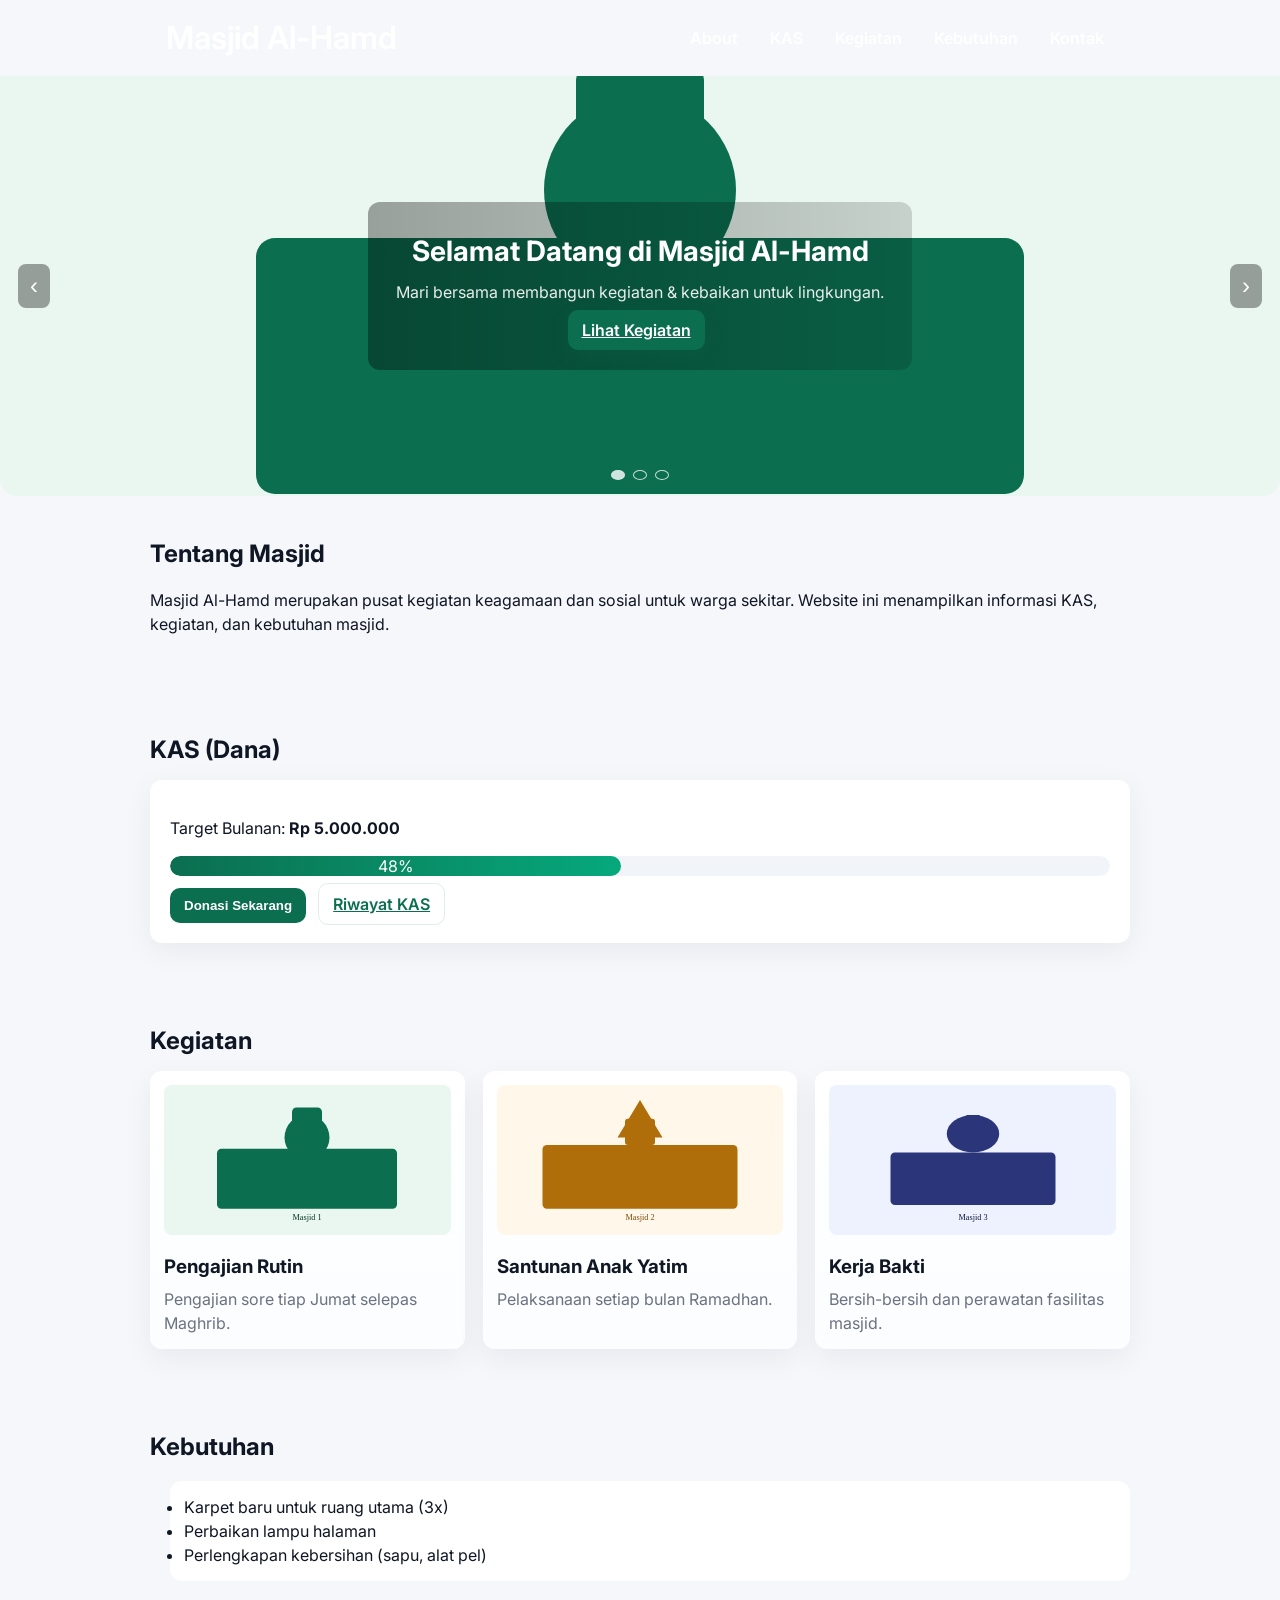
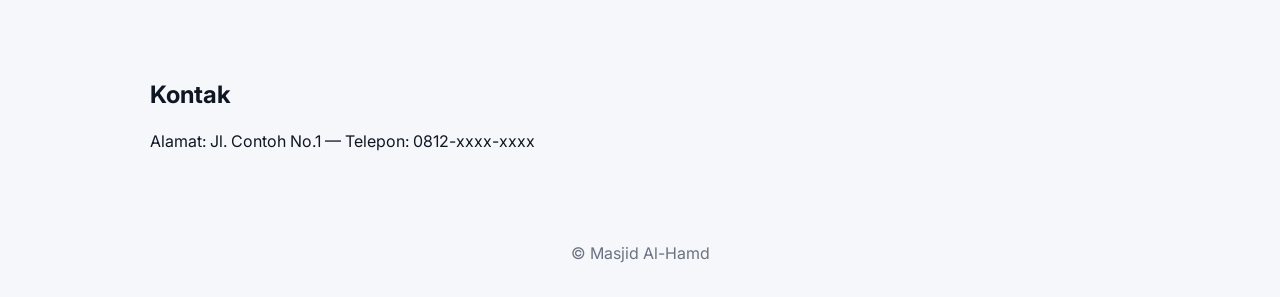
==== index.html @ 36ee724f "init" ====
<!doctype html>
<html lang="id">
<head>
  <meta charset="utf-8" />
  <meta name="viewport" content="width=device-width, initial-scale=1" />
  <title>Masjid Al-Hamd - Onepage</title>
  <link rel="stylesheet" href="styles.css" />
  <link rel="preconnect" href="https://fonts.googleapis.com">
  <link rel="preconnect" href="https://fonts.gstatic.com" crossorigin>
  <link href="https://fonts.googleapis.com/css2?family=Inter:wght@300;400;600&display=swap" rel="stylesheet">
</head>
<body>
  <header id="top">
    <div class="container header-inner">
      <h1>Masjid Al-Hamd</h1>
      <button class="nav-toggle" aria-label="Buka menu">☰</button>
      <nav class="main-nav">
        <a href="#about">About</a>
        <a href="#kas">KAS</a>
        <a href="#kegiatan">Kegiatan</a>
        <a href="#kebutuhan">Kebutuhan</a>
        <a href="#contact">Kontak</a>
      </nav>
    </div>
    <div id="carousel" class="carousel">
      <button class="carousel-btn prev" aria-label="Prev">‹</button>
      <div class="slides">
        <img src="images/masjid1.svg" alt="Masjid 1" class="active">
        <img src="images/masjid2.svg" alt="Masjid 2">
        <img src="images/masjid3.svg" alt="Masjid 3">
      </div>
      <button class="carousel-btn next" aria-label="Next">›</button>
      <div class="carousel-indicators">
        <button class="dot active" data-index="0" aria-label="Slide 1"></button>
        <button class="dot" data-index="1" aria-label="Slide 2"></button>
        <button class="dot" data-index="2" aria-label="Slide 3"></button>
      </div>
      <div class="hero-overlay">
        <div class="hero-inner container">
          <h2>Selamat Datang di Masjid Al-Hamd</h2>
          <p>Mari bersama membangun kegiatan & kebaikan untuk lingkungan.</p>
          <a class="btn hero-cta" href="#kegiatan">Lihat Kegiatan</a>
        </div>
      </div>
    </div>
  </header>

  <main>
    <section id="about" class="section container">
      <h2>Tentang Masjid</h2>
      <p>Masjid Al-Hamd merupakan pusat kegiatan keagamaan dan sosial untuk warga sekitar. Website ini menampilkan informasi KAS, kegiatan, dan kebutuhan masjid.</p>
    </section>

    <section id="kas" class="section container">
      <h2>KAS (Dana)</h2>
      <div class="kas-card">
        <p>Target Bulanan: <strong>Rp 5.000.000</strong></p>
        <div class="progress">
          <div class="bar" style="width:48%">48%</div>
        </div>
        <div class="kas-actions">
          <button class="btn">Donasi Sekarang</button>
          <a href="#" class="btn ghost">Riwayat KAS</a>
        </div>
      </div>
    </section>

    <section id="kegiatan" class="section container">
      <h2>Kegiatan</h2>
      <div class="cards">
        <a class="card" href="posts/post1.html" target="_blank" rel="noopener noreferrer">
          <img src="images/masjid1.svg" alt="post 1">
          <h3>Pengajian Rutin</h3>
          <p>Pengajian sore tiap Jumat selepas Maghrib.</p>
        </a>
        <a class="card" href="posts/post2.html" target="_blank" rel="noopener noreferrer">
          <img src="images/masjid2.svg" alt="post 2">
          <h3>Santunan Anak Yatim</h3>
          <p>Pelaksanaan setiap bulan Ramadhan.</p>
        </a>
        <a class="card" href="posts/post3.html" target="_blank" rel="noopener noreferrer">
          <img src="images/masjid3.svg" alt="post 3">
          <h3>Kerja Bakti</h3>
          <p>Bersih-bersih dan perawatan fasilitas masjid.</p>
        </a>
      </div>
    </section>

    <section id="kebutuhan" class="section container">
      <h2>Kebutuhan</h2>
      <ul class="needs">
        <li>Karpet baru untuk ruang utama (3x)</li>
        <li>Perbaikan lampu halaman</li>
        <li>Perlengkapan kebersihan (sapu, alat pel)</li>
      </ul>
    </section>

    <section id="contact" class="section container">
      <h2>Kontak</h2>
      <p>Alamat: Jl. Contoh No.1 — Telepon: 0812-xxxx-xxxx</p>
    </section>
  </main>

  <footer class="container">
    <p>&copy; Masjid Al-Hamd</p>
  </footer>

  <script src="script.js"></script>
</body>
</html>
---- styles.css ----
:root{
  --accent:#0b6e4f;
  --accent-2:#06a97c;
  --muted:#6b7280;
  --bg:#f6f7fb;
  --card:#ffffff;
  --glass: rgba(255,255,255,0.12);
}
*{box-sizing:border-box}
body{font-family:Inter,system-ui,Arial,sans-serif;margin:0;background:var(--bg);color:#0f1724;line-height:1.5}
.container{max-width:980px;margin:0 auto;padding:16px}

header{position:relative}
.header-inner{display:flex;align-items:center;justify-content:space-between;padding:14px 16px}
.header-inner h1{color:#fff;margin:0;font-weight:600}
.main-nav{display:flex;gap:12px}
.main-nav a{color:#fff;text-decoration:none;font-weight:600;padding:8px 10px;border-radius:8px;transition:background .15s}
.main-nav a:hover{background:rgba(255,255,255,0.08)}
.nav-toggle{display:none;background:transparent;border:0;color:#fff;font-size:22px}

.carousel{position:relative;overflow:hidden;height:420px;border-bottom-left-radius:18px;border-bottom-right-radius:18px}
.slides{display:flex;transition:transform .6s cubic-bezier(.22,.9,.28,1);height:100%}
.carousel img{width:100%;object-fit:cover;height:420px;flex:0 0 100%}
.carousel-btn{position:absolute;top:50%;transform:translateY(-50%);background:rgba(0,0,0,0.36);color:#fff;border:0;padding:8px 12px;font-size:24px;cursor:pointer;border-radius:8px}
.carousel-btn.prev{left:18px}.carousel-btn.next{right:18px}
.carousel-indicators{position:absolute;left:50%;transform:translateX(-50%);bottom:16px;display:flex;gap:8px}
.dot{width:10px;height:10px;border-radius:50%;border:1px solid rgba(255,255,255,0.9);background:transparent;opacity:.85;cursor:pointer}
.dot.active{background:rgba(255,255,255,0.95)}

.hero-overlay{position:absolute;inset:0;display:flex;align-items:center;justify-content:center;pointer-events:none}
.hero-inner{background:linear-gradient(90deg,rgba(0,0,0,0.35),rgba(0,0,0,0.15));color:#fff;padding:28px;border-radius:12px;max-width:720px;text-align:center;pointer-events:auto}
.hero-inner h2{margin:0 0 8px;font-size:28px}
.hero-inner p{margin:0 0 14px;color:rgba(255,255,255,0.9)}
.hero-cta{background:linear-gradient(90deg,var(--accent),var(--accent-2));box-shadow:0 6px 18px rgba(11,110,79,0.18)}

.section{padding:40px 0}
h2{margin:0 0 12px}
.kas-card{background:var(--card);padding:20px;border-radius:12px;box-shadow:0 8px 30px rgba(15,23,36,0.06)}
.progress{background:#f1f5f9;border-radius:999px;height:20px;overflow:hidden;margin:12px 0}
.bar{background:linear-gradient(90deg,var(--accent),var(--accent-2));height:100%;color:#fff;text-align:center;line-height:20px;border-radius:999px}
.btn{background:var(--accent);color:#fff;padding:10px 14px;border-radius:10px;border:0;cursor:pointer;margin-right:8px;font-weight:600}
.btn.ghost{background:transparent;color:var(--accent);border:1px solid rgba(11,110,79,0.12)}

.cards{display:grid;grid-template-columns:repeat(auto-fit,minmax(240px,1fr));gap:18px}
.card{display:block;background:linear-gradient(180deg, #ffffff, #fbfdff);padding:14px;border-radius:12px;text-decoration:none;color:inherit;box-shadow:0 10px 30px rgba(15,23,36,0.06);transition:transform .18s ease, box-shadow .18s ease}
.card img{width:100%;height:150px;object-fit:cover;border-radius:8px}
.card h3{margin:12px 0 6px}
.card p{margin:0;color:var(--muted)}
.card:hover{transform:translateY(-8px);box-shadow:0 18px 40px rgba(15,23,36,0.09)}

.needs{background:var(--card);padding:14px;border-radius:12px;list-style:disc;margin-left:20px}

footer{padding:22px 16px;text-align:center;color:var(--muted)}

@media (max-width:880px){
  .nav-toggle{display:block}
  .main-nav{position:absolute;right:16px;top:64px;background:rgba(255,255,255,0.06);backdrop-filter:blur(6px);padding:12px;border-radius:10px;display:none;flex-direction:column}
  .main-nav.open{display:flex}
  .hero-inner h2{font-size:20px}
}

@media (max-width:600px){
  .carousel{height:260px}
  .carousel img{height:260px}
  .hero-inner{padding:16px}
}

html{scroll-behavior:smooth}
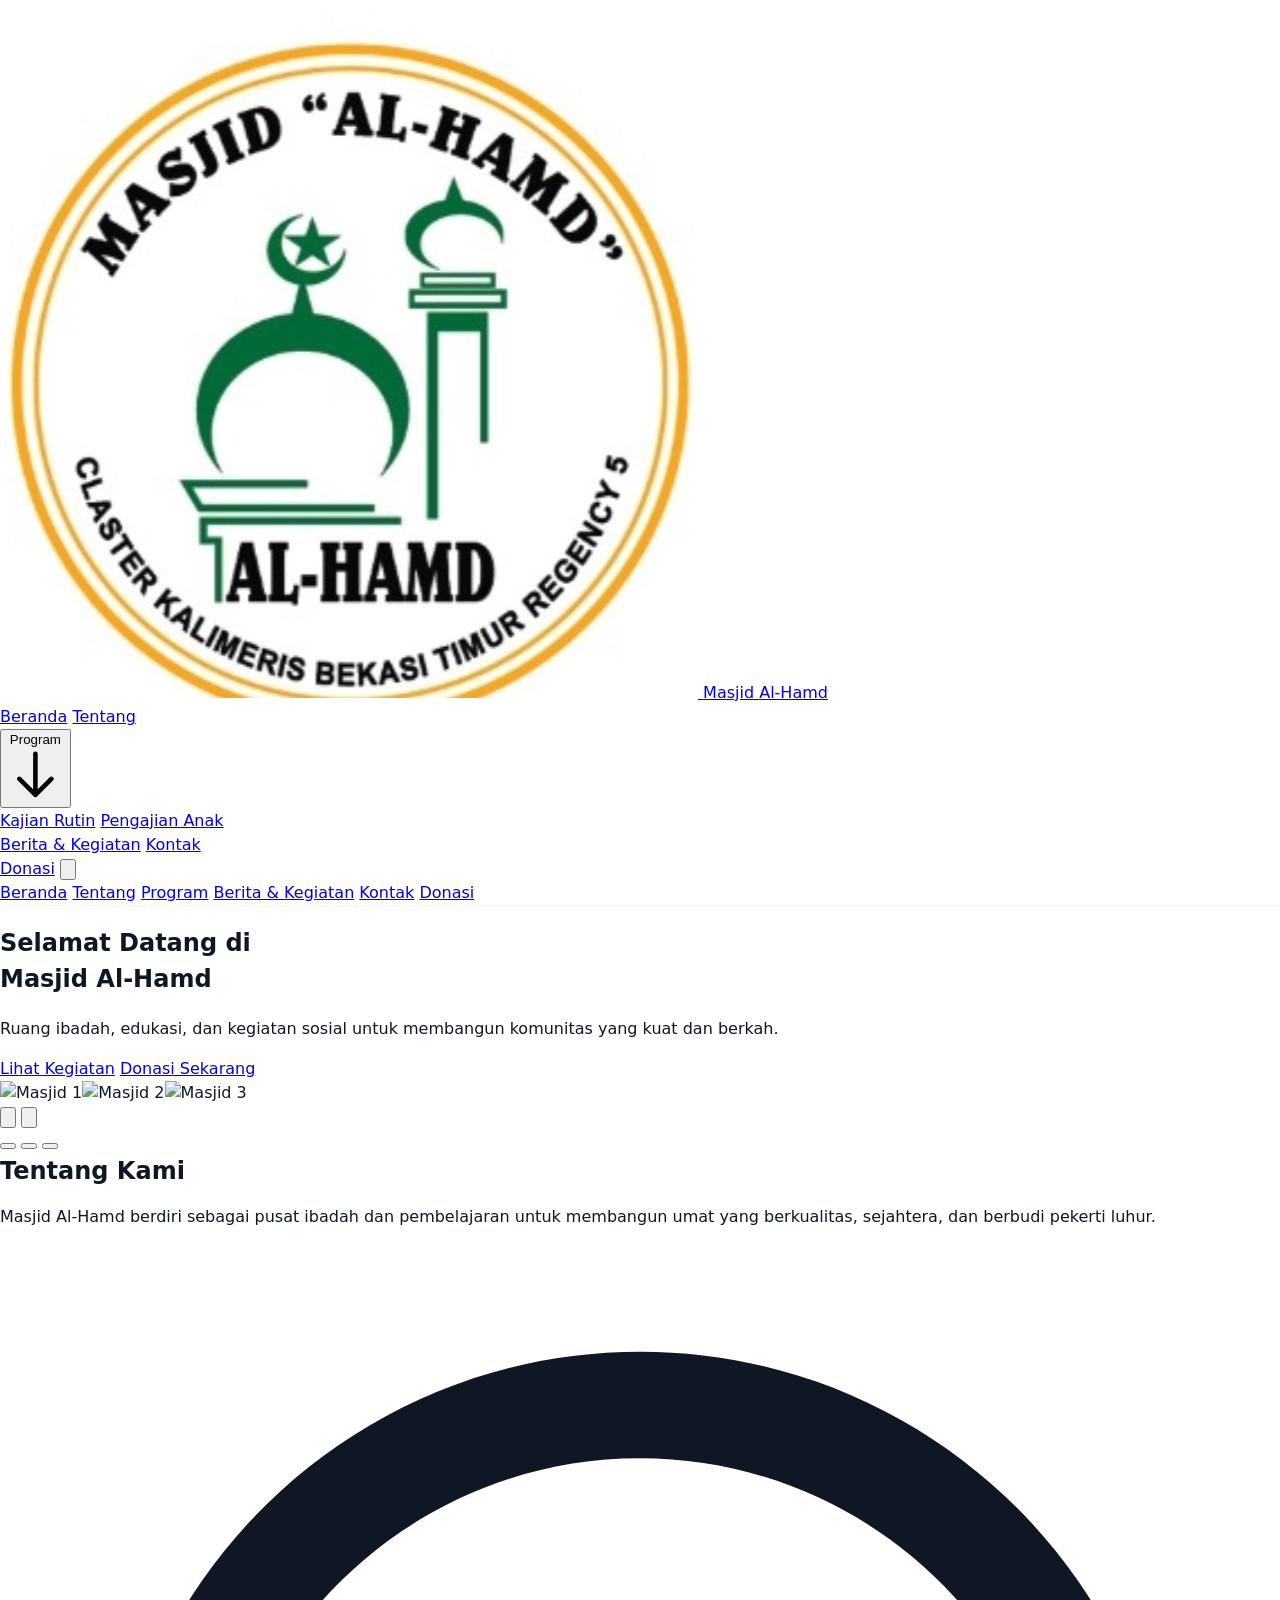
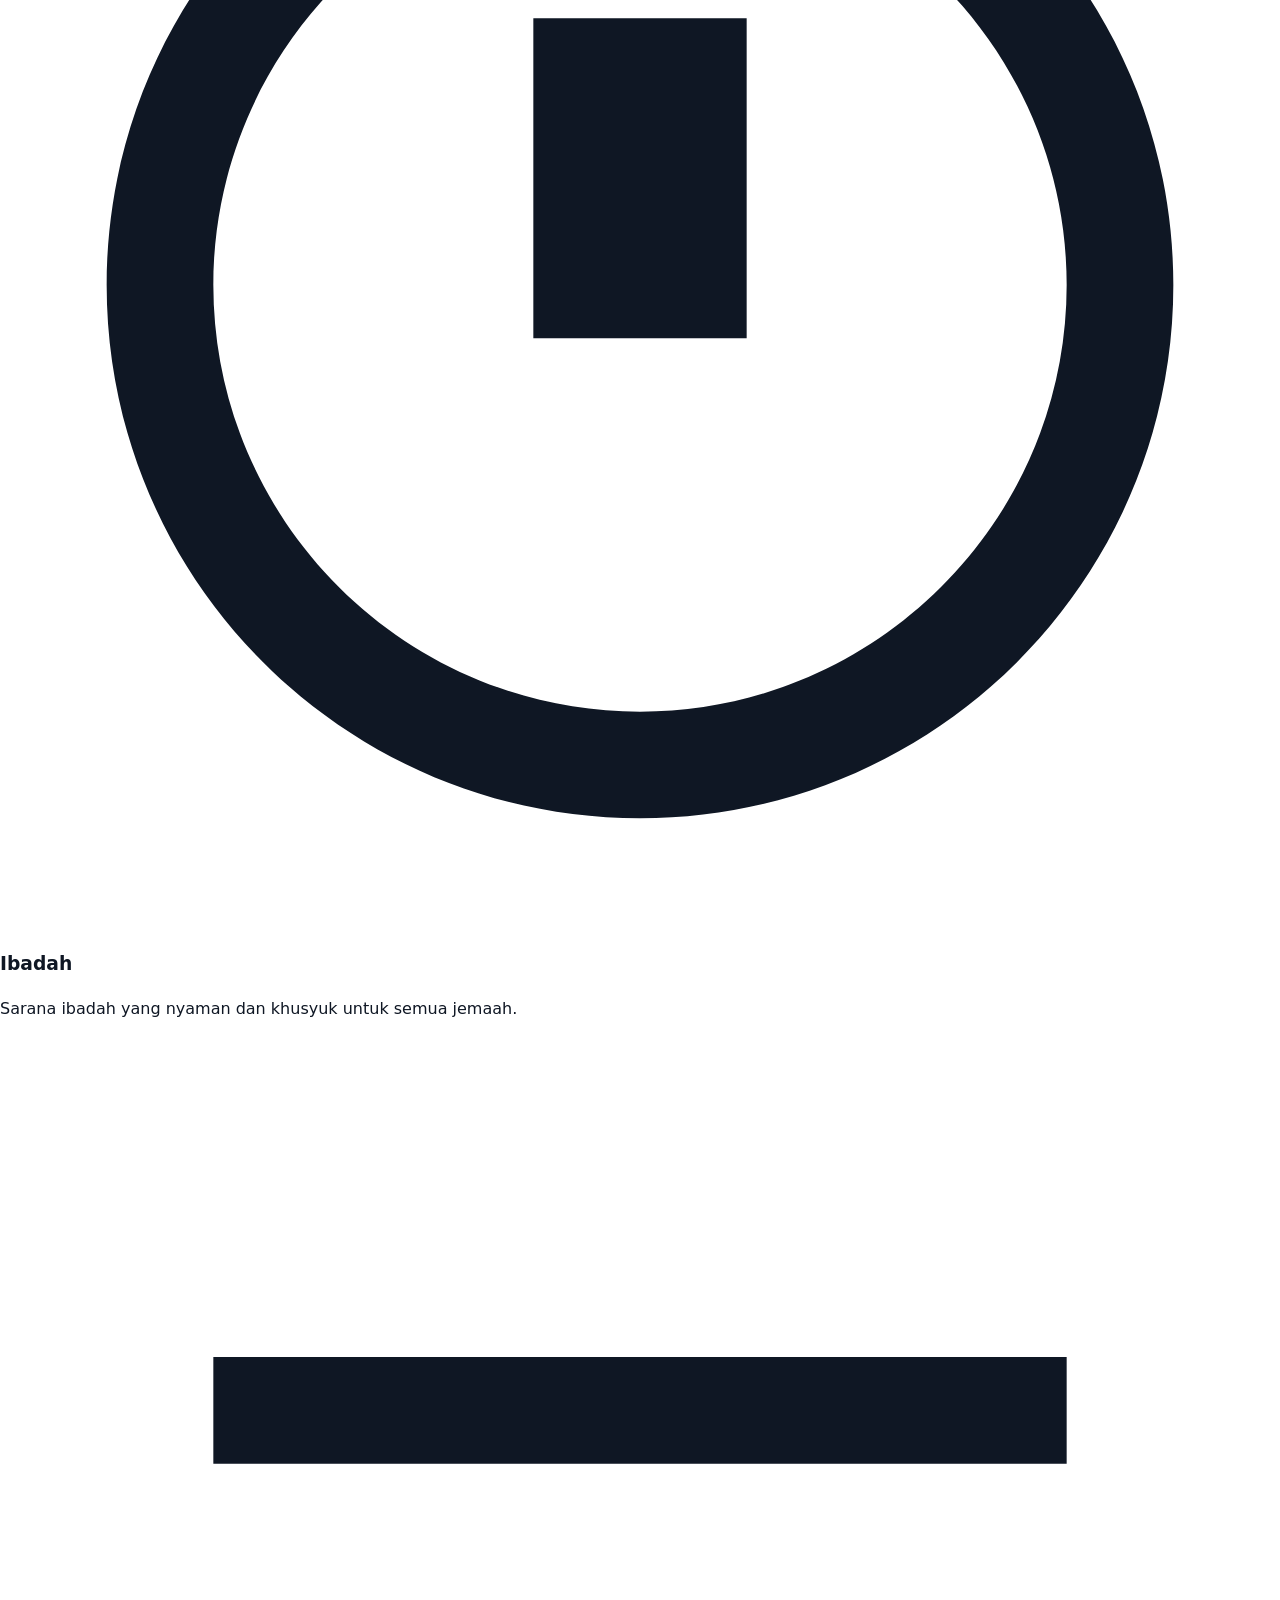
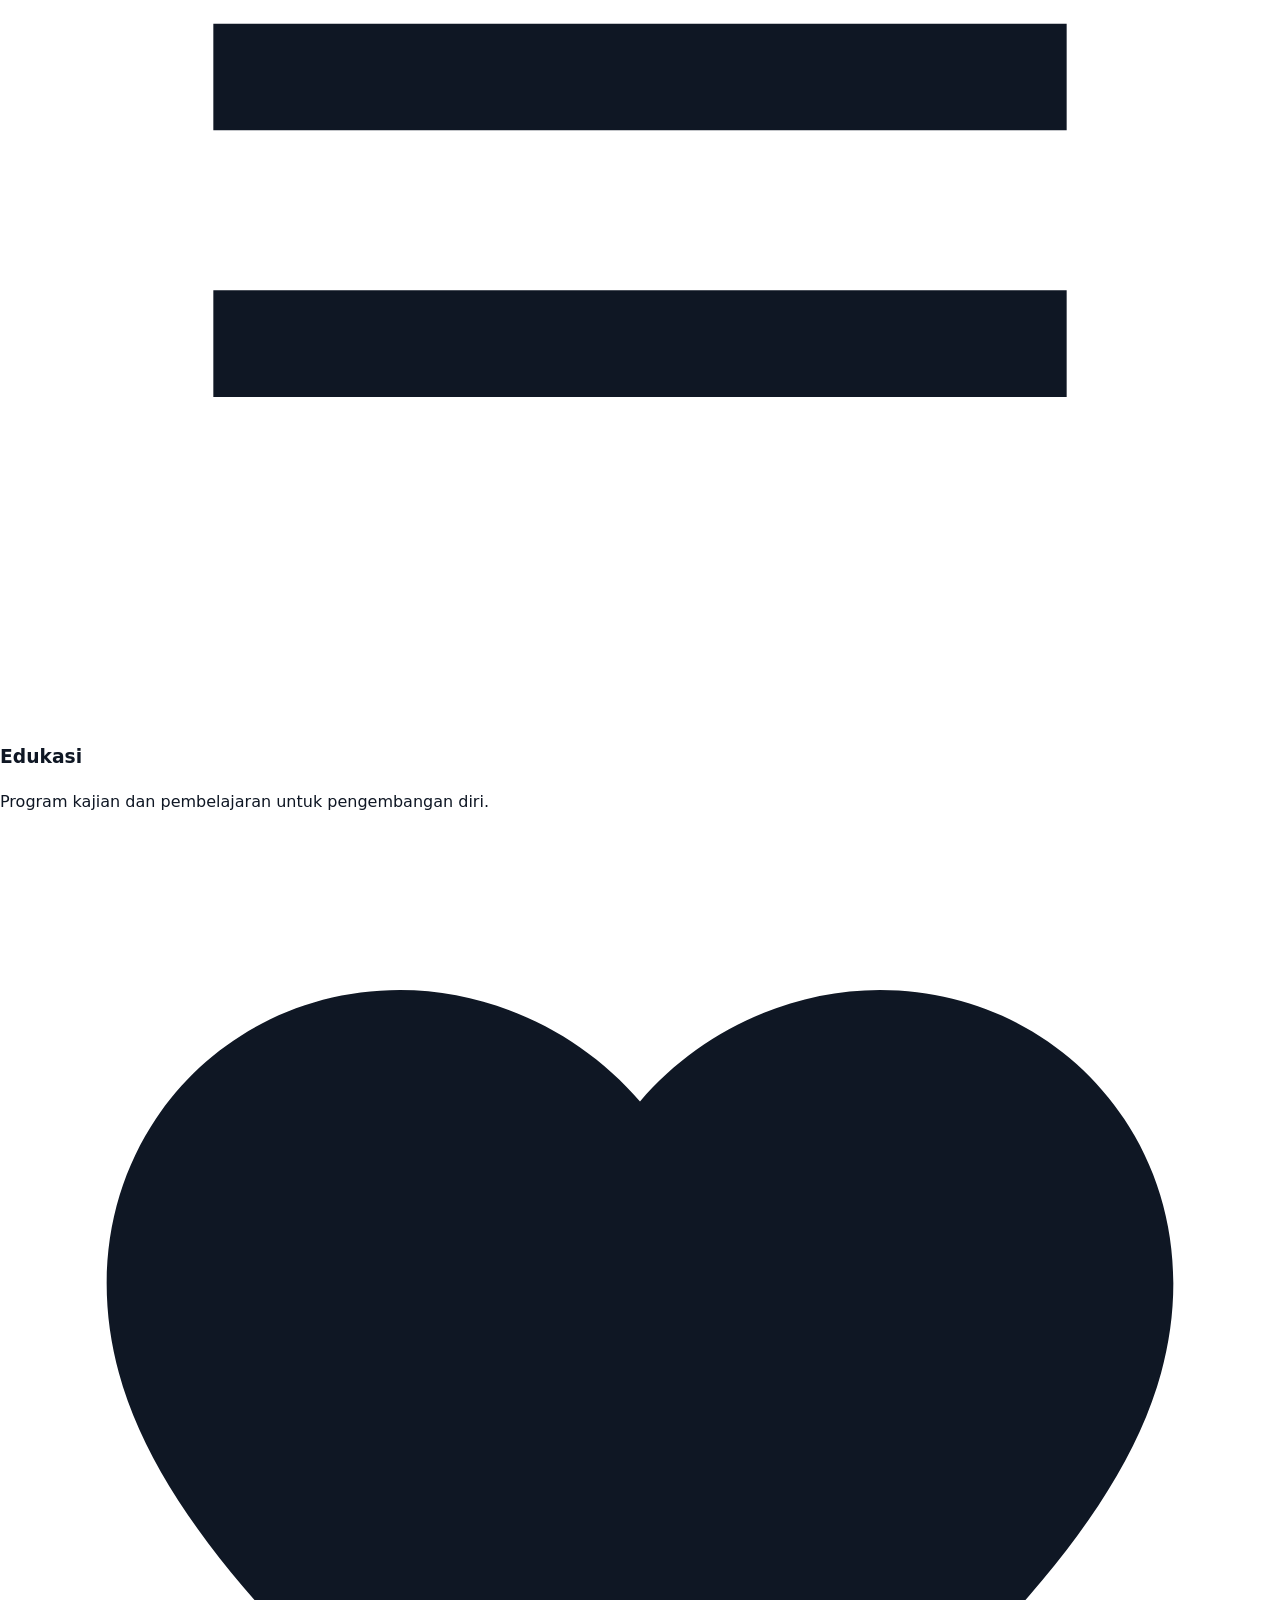
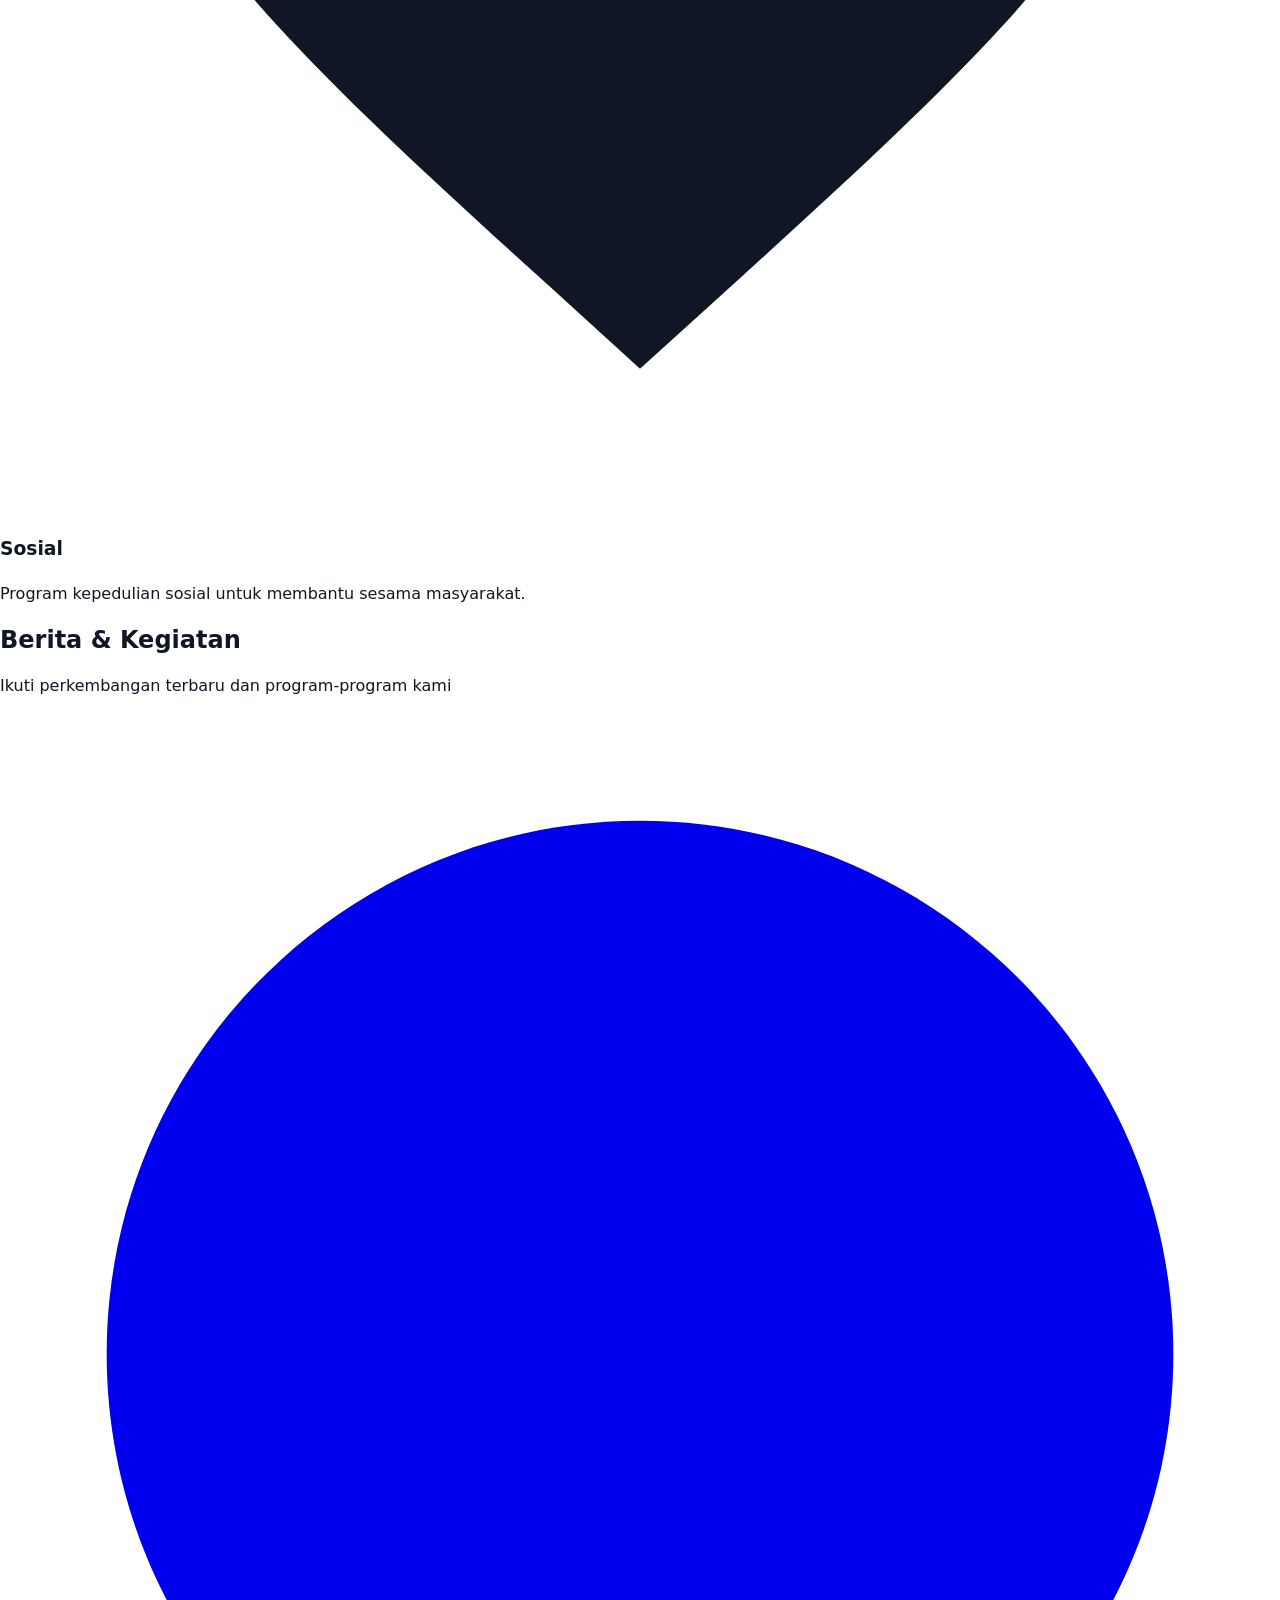
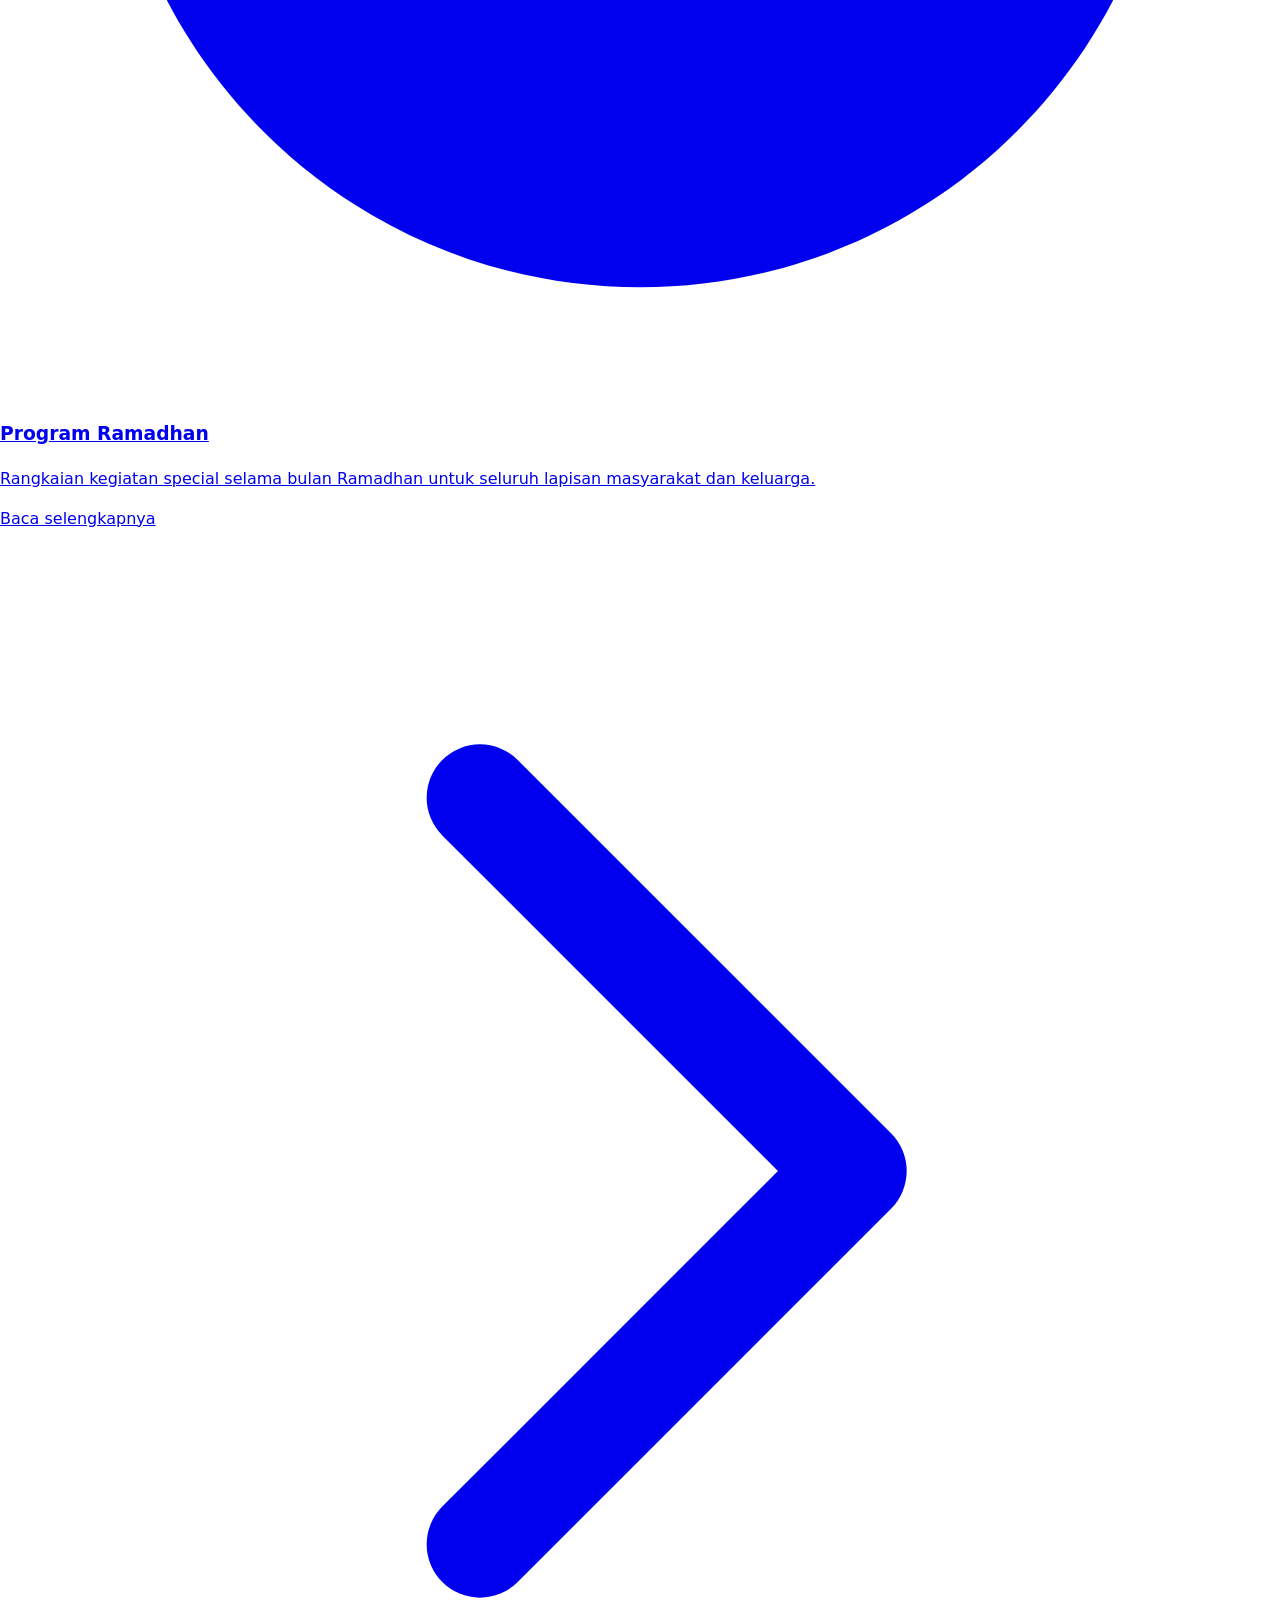
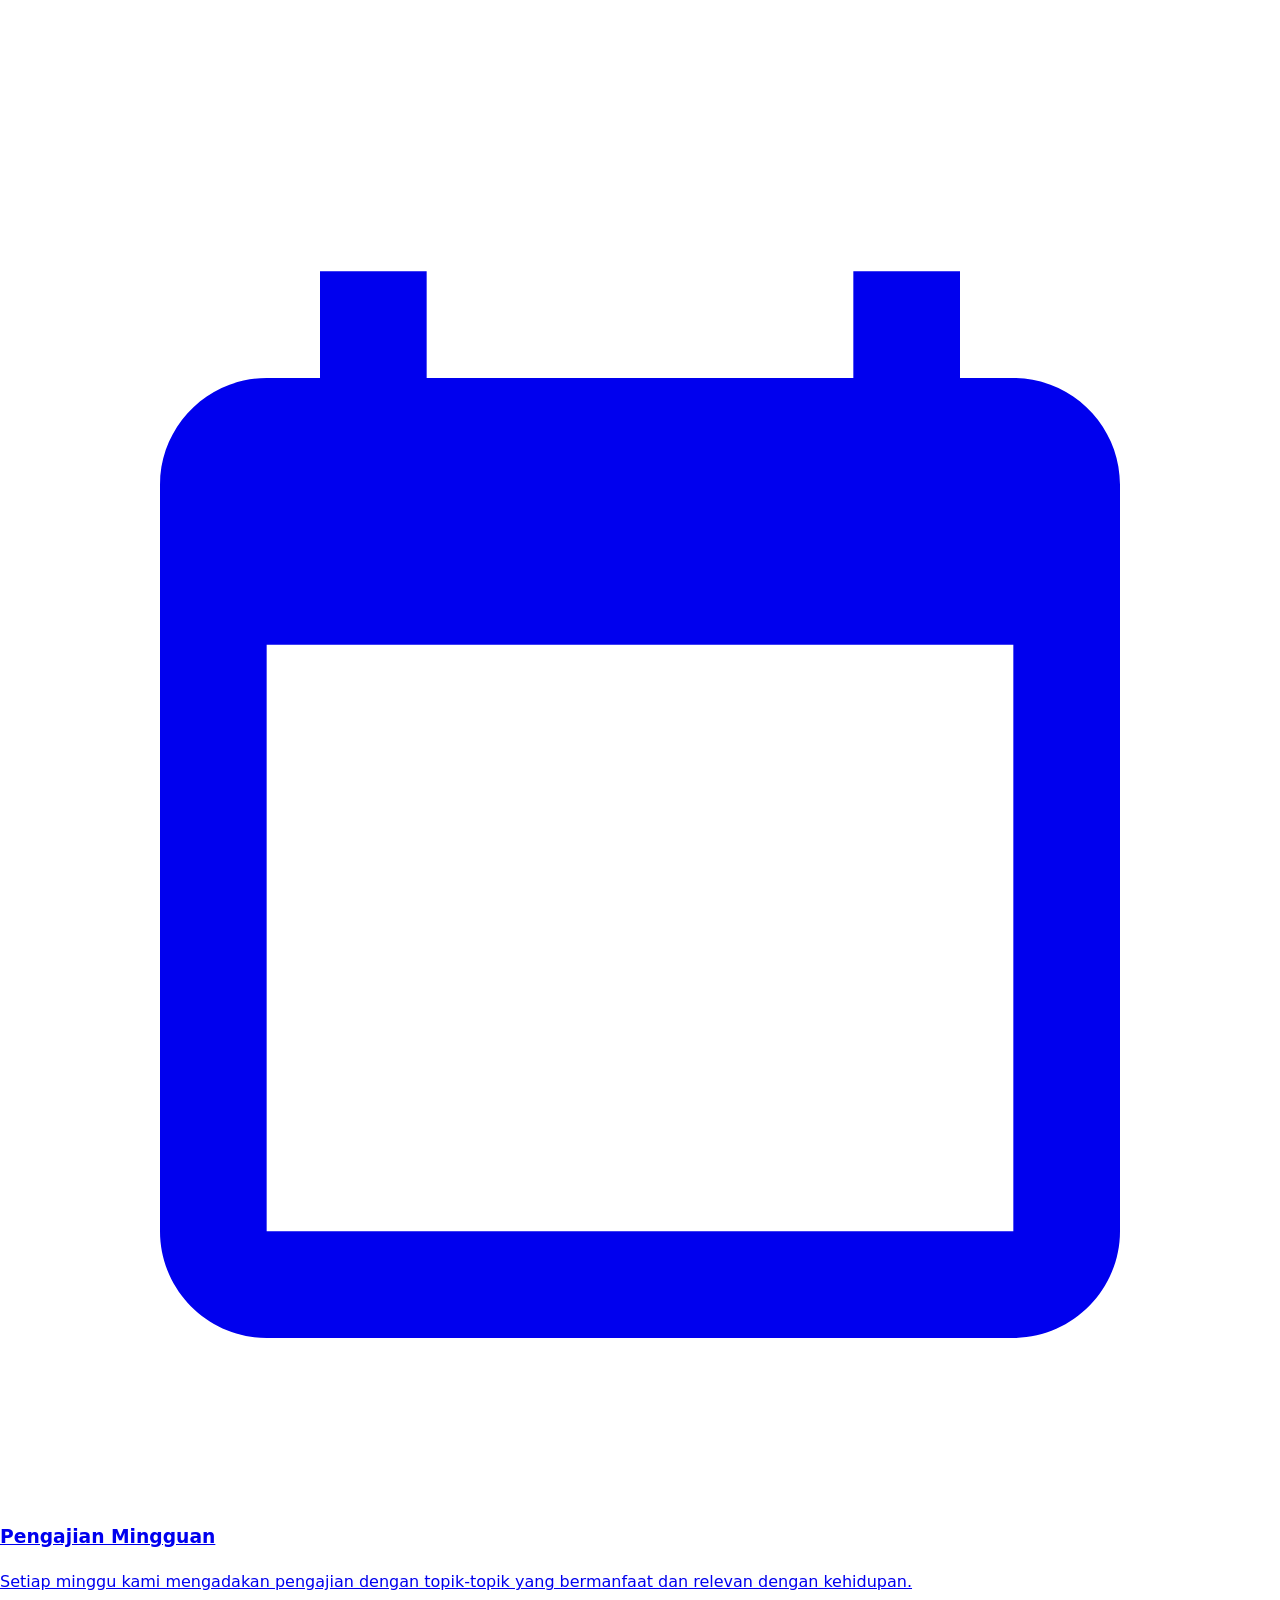
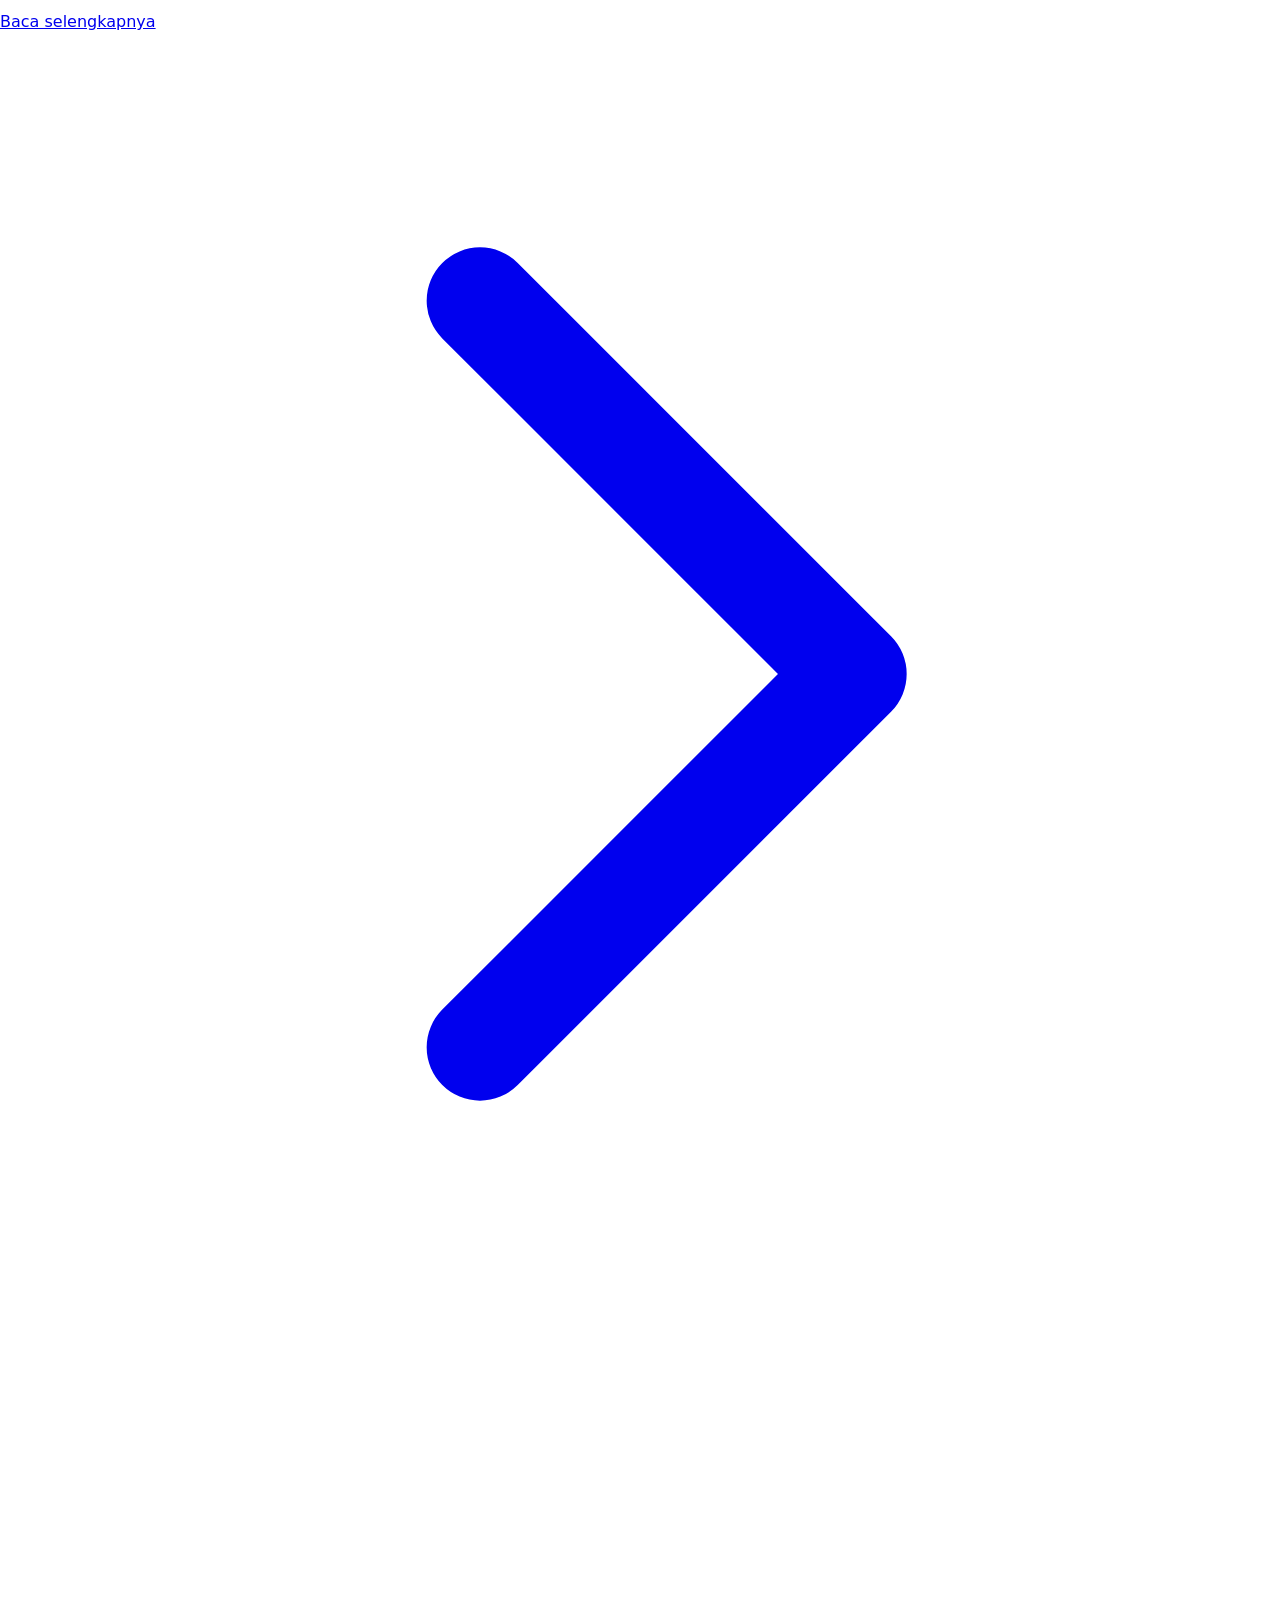
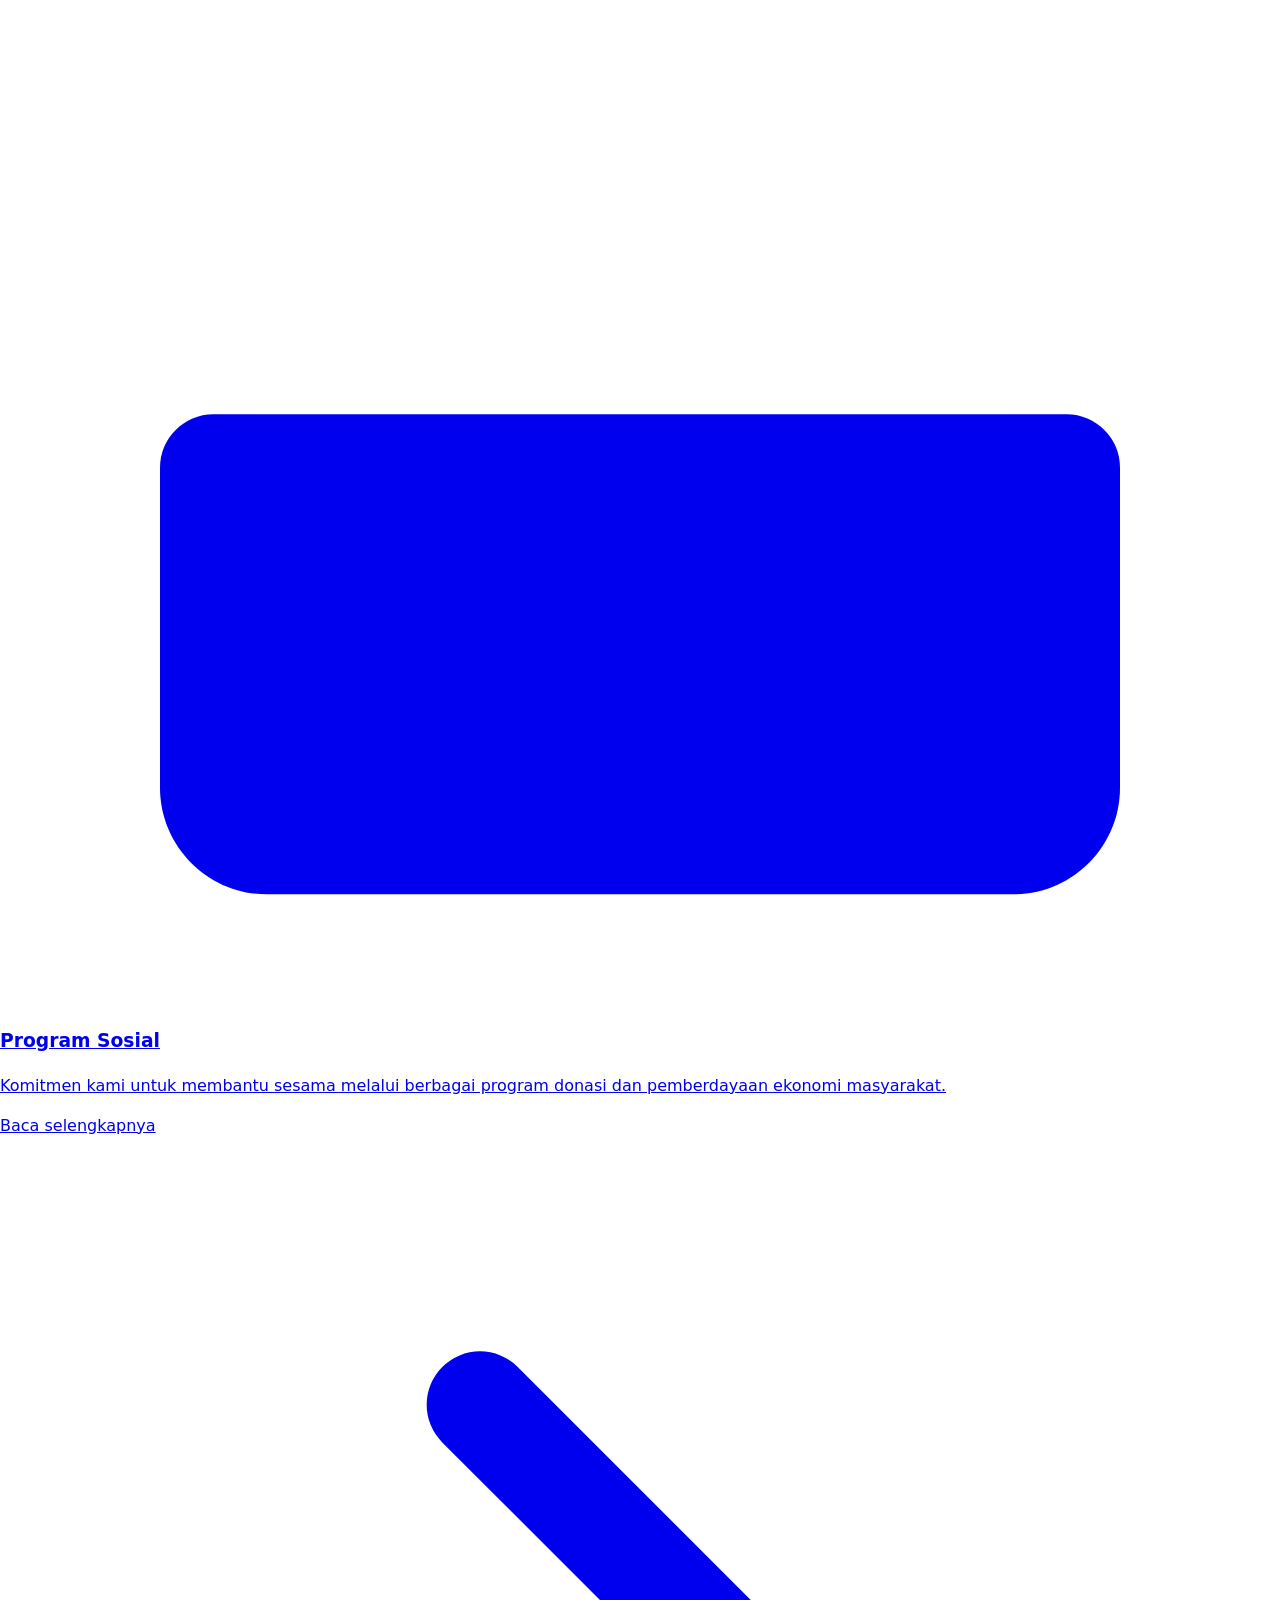
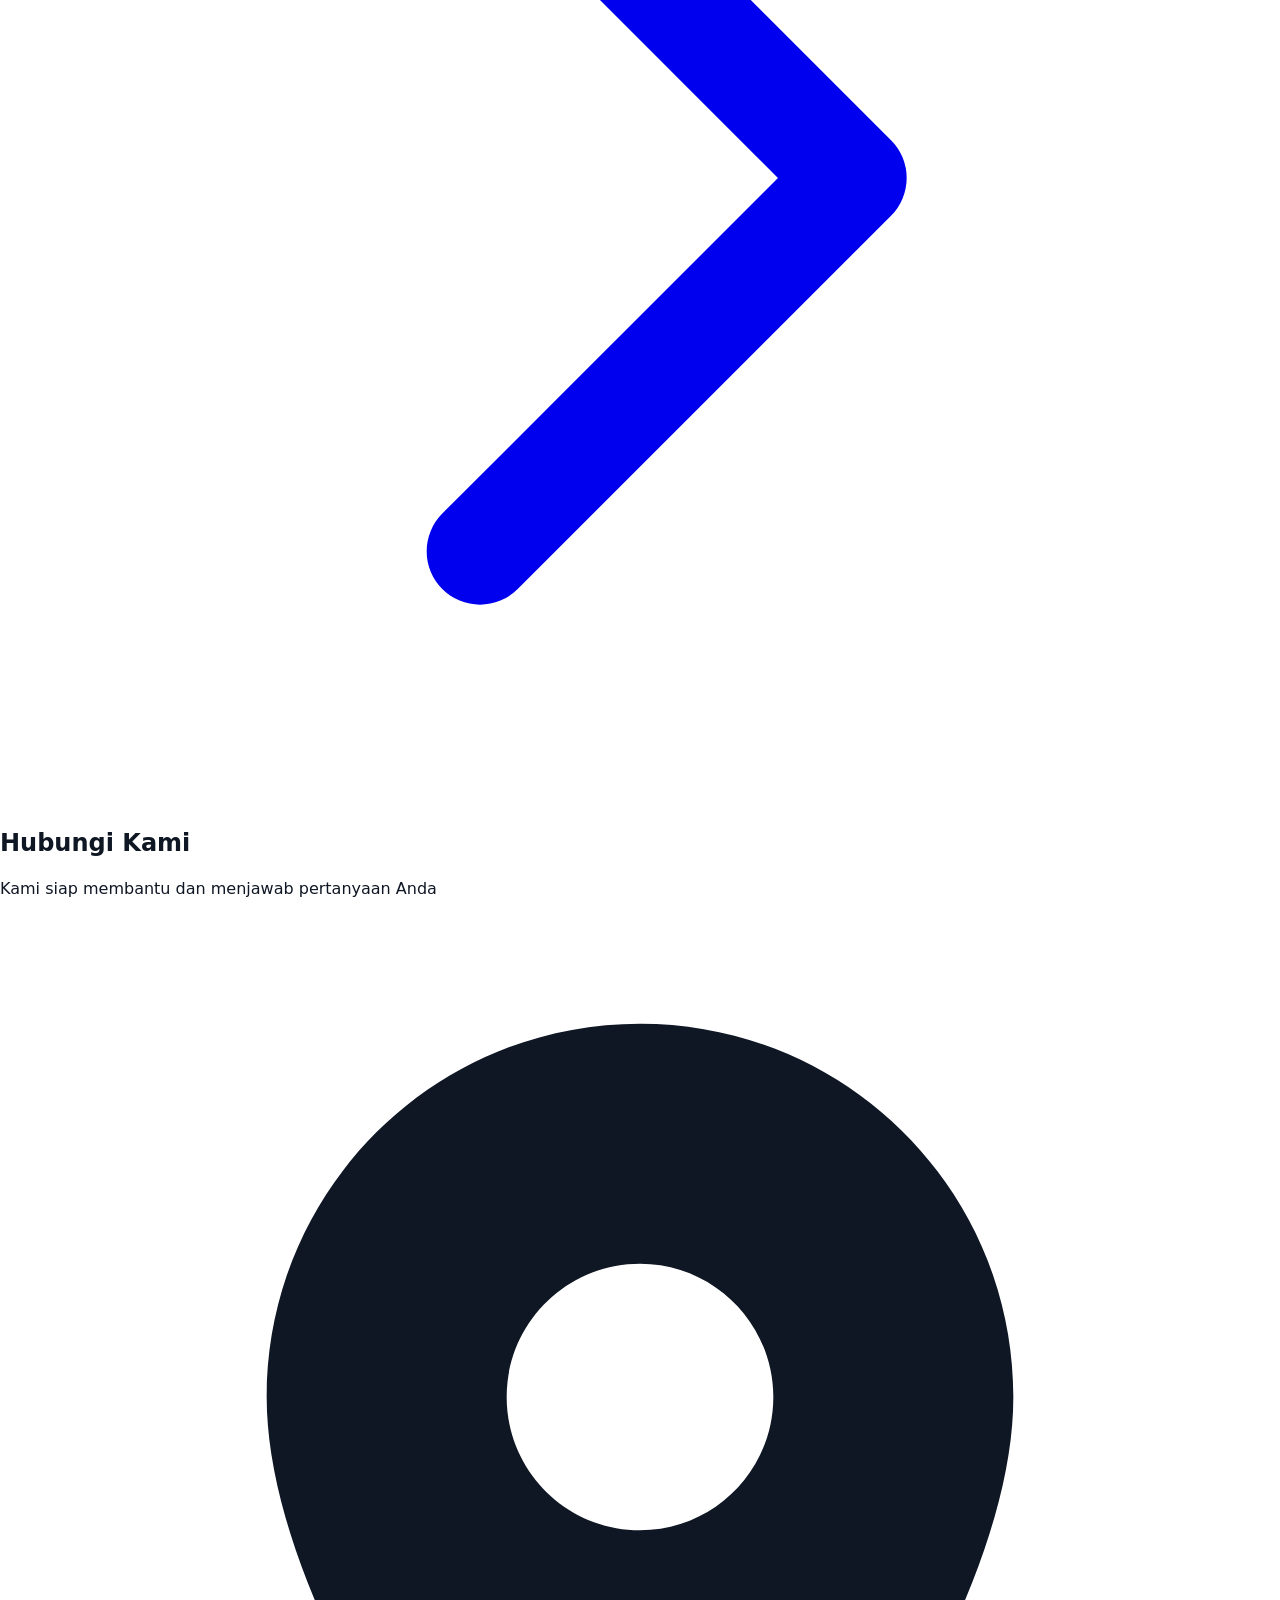
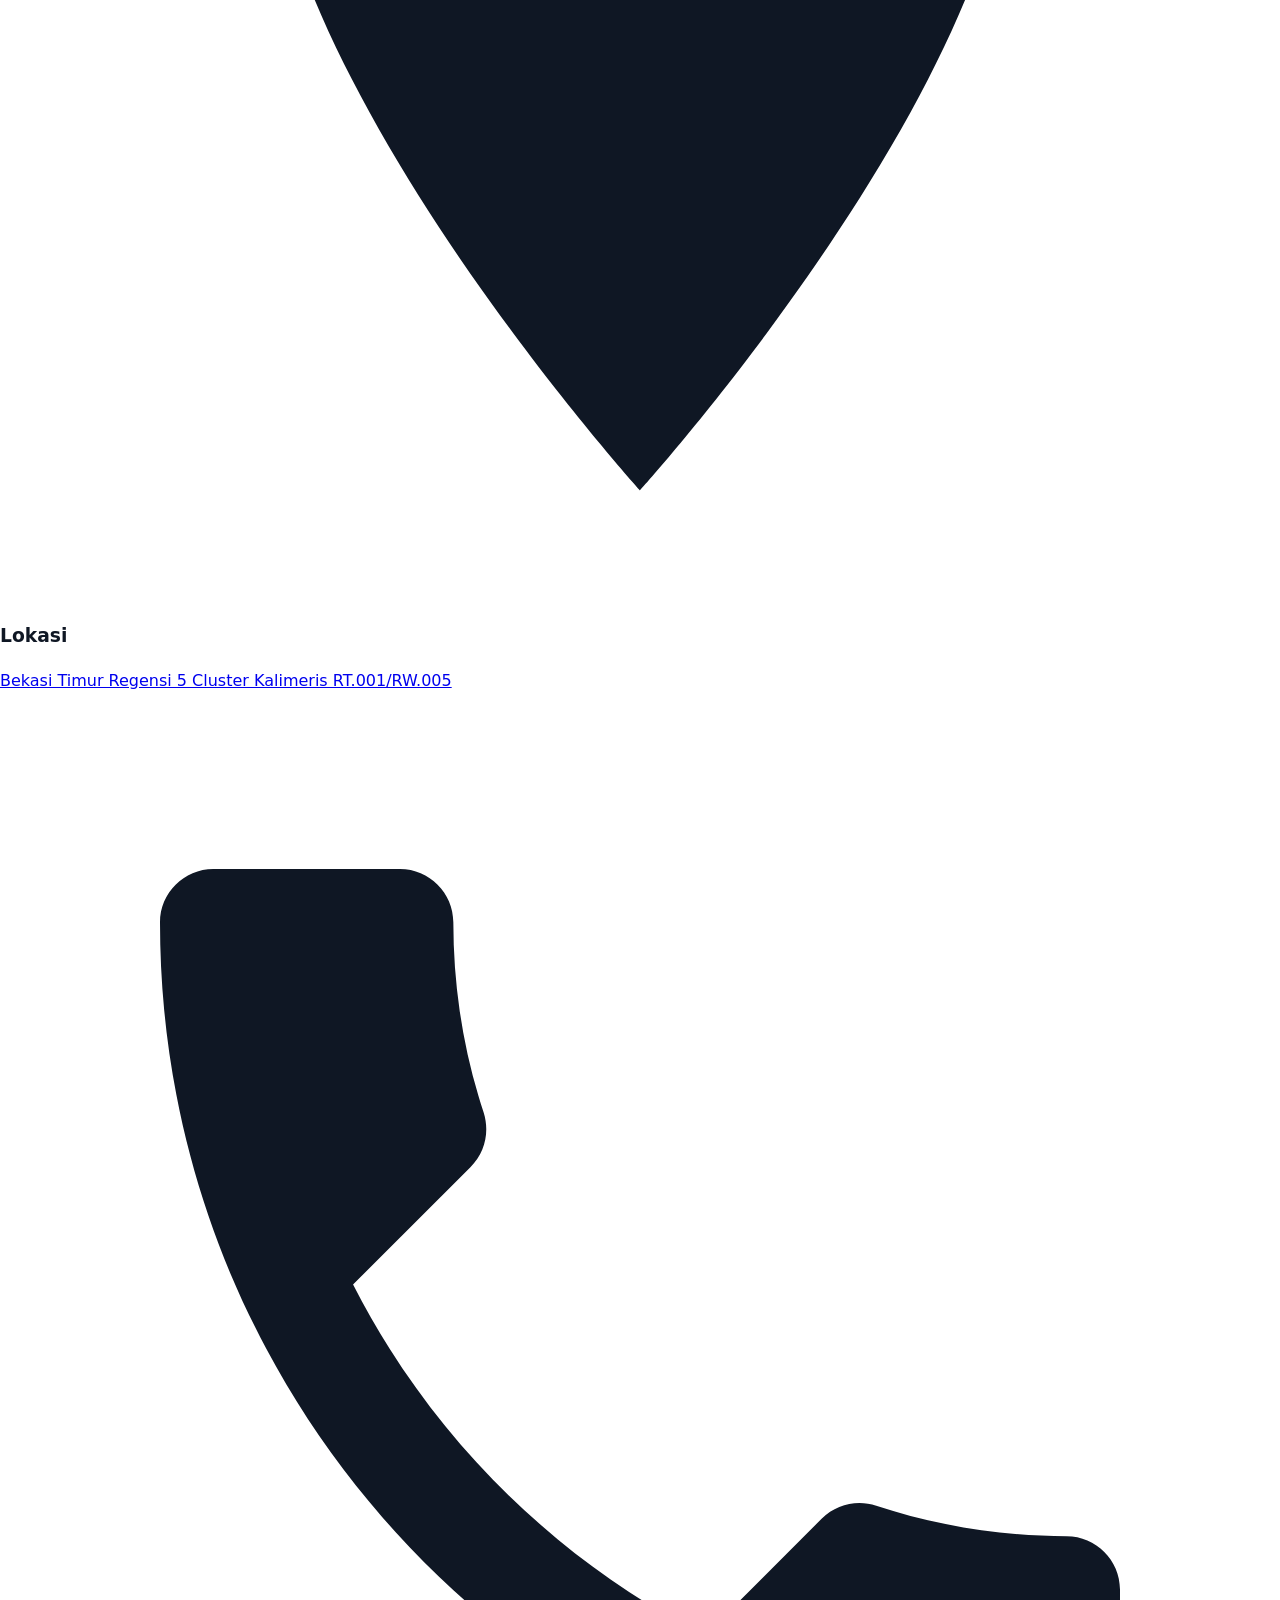
==== commit 080009e1: "refactor: redesign UI/UX with Tailwind CSS, smooth animations, and SVG icons" ====
--- a/index.html
+++ b/index.html
@@ -1,110 +1,326 @@
-<!doctype html>
+<!DOCTYPE html>
 <html lang="id">
 <head>
-  <meta charset="utf-8" />
-  <meta name="viewport" content="width=device-width, initial-scale=1" />
-  <title>Masjid Al-Hamd - Onepage</title>
-  <link rel="stylesheet" href="styles.css" />
-  <link rel="preconnect" href="https://fonts.googleapis.com">
-  <link rel="preconnect" href="https://fonts.gstatic.com" crossorigin>
-  <link href="https://fonts.googleapis.com/css2?family=Inter:wght@300;400;600&display=swap" rel="stylesheet">
+  <meta charset="UTF-8">
+  <meta http-equiv="X-UA-Compatible" content="IE=edge">
+  <meta name="viewport" content="width=device-width, initial-scale=1.0">
+  <title>Masjid Al-Hamd | Ibadah & Edukasi</title>
+  <script src="https://cdn.tailwindcss.com"></script>
+  <link rel="stylesheet" href="styles.css">
+  <style>
+    @keyframes slideDown { from { opacity: 0; transform: translateY(-10px); } to { opacity: 1; transform: translateY(0); } }
+    @keyframes fadeIn { from { opacity: 0; } to { opacity: 1; } }
+    .animate-slide-down { animation: slideDown 0.3s ease-out; }
+    .animate-fade-in { animation: fadeIn 0.5s ease-out; }
+    html { scroll-behavior: smooth; }
+  </style>
 </head>
-<body>
-  <header id="top">
-    <div class="container header-inner">
-      <h1>Masjid Al-Hamd</h1>
-      <button class="nav-toggle" aria-label="Buka menu">☰</button>
-      <nav class="main-nav">
-        <a href="#about">About</a>
-        <a href="#kas">KAS</a>
-        <a href="#kegiatan">Kegiatan</a>
-        <a href="#kebutuhan">Kebutuhan</a>
-        <a href="#contact">Kontak</a>
-      </nav>
+<body class="bg-gray-50 text-gray-900">
+  <!-- Header Navigation -->
+  <header class="sticky top-0 z-50 bg-white shadow-sm transition-shadow duration-300">
+    <nav class="max-w-7xl mx-auto px-4 sm:px-6 lg:px-8 py-4">
+      <div class="flex items-center justify-between">
+        <!-- Logo -->
+        <a href="index.html" class="flex items-center gap-2 font-bold text-2xl">
+          <img src="images/logo.jpg" alt="Logo Masjid Al-Hamd" class="h-10 w-10 object-cover rounded-lg">
+          <span class="text-emerald-700">Masjid</span>
+          <span class="text-gray-800">Al-Hamd</span>
+        </a>
+
+        <!-- Desktop Menu -->
+        <div class="hidden md:flex items-center gap-8">
+          <a href="index.html" class="text-gray-700 hover:text-emerald-600 transition-colors font-medium">Beranda</a>
+          <a href="#tentang" class="text-gray-700 hover:text-emerald-600 transition-colors font-medium">Tentang</a>
+          
+          <!-- Dropdown -->
+          <div class="relative group">
+            <button class="text-gray-700 hover:text-emerald-600 transition-colors font-medium flex items-center gap-2">
+              Program
+              <svg class="w-4 h-4 group-hover:rotate-180 transition-transform" fill="none" stroke="currentColor" viewBox="0 0 24 24">
+                <path stroke-linecap="round" stroke-linejoin="round" stroke-width="2" d="M19 14l-7 7m0 0l-7-7m7 7V3"></path>
+              </svg>
+            </button>
+            <div class="absolute left-0 mt-0 w-48 bg-white rounded-lg shadow-lg opacity-0 invisible group-hover:opacity-100 group-hover:visible transition-all duration-200 animate-slide-down">
+              <a href="#" class="block px-4 py-3 hover:bg-emerald-50 text-gray-700 hover:text-emerald-600 first:rounded-t-lg transition-colors">Kajian Rutin</a>
+              <a href="#" class="block px-4 py-3 hover:bg-emerald-50 text-gray-700 hover:text-emerald-600 last:rounded-b-lg transition-colors">Pengajian Anak</a>
+            </div>
+          </div>
+
+          <a href="#berita" class="text-gray-700 hover:text-emerald-600 transition-colors font-medium">Berita & Kegiatan</a>
+          <a href="#kontak" class="text-gray-700 hover:text-emerald-600 transition-colors font-medium">Kontak</a>
+        </div>
+
+        <!-- CTA Button & Mobile Menu Toggle -->
+        <div class="flex items-center gap-4">
+          <a href="#donasi" class="hidden sm:inline-block bg-emerald-600 text-white px-6 py-2 rounded-lg hover:bg-emerald-700 transition-colors font-medium">Donasi</a>
+          <button id="menuToggle" class="md:hidden p-2 hover:bg-gray-100 rounded-lg transition-colors">
+            <svg class="w-6 h-6" fill="none" stroke="currentColor" viewBox="0 0 24 24">
+              <path stroke-linecap="round" stroke-linejoin="round" stroke-width="2" d="M4 6h16M4 12h16M4 18h16"></path>
+            </svg>
+          </button>
+        </div>
+      </div>
+
+      <!-- Mobile Menu -->
+      <div id="mobileMenu" class="hidden md:hidden mt-4 pb-4 border-t border-gray-200">
+        <a href="index.html" class="block px-4 py-2 text-gray-700 hover:bg-emerald-50 hover:text-emerald-600 rounded transition-colors">Beranda</a>
+        <a href="#tentang" class="block px-4 py-2 text-gray-700 hover:bg-emerald-50 hover:text-emerald-600 rounded transition-colors">Tentang</a>
+        <a href="#programs" class="block px-4 py-2 text-gray-700 hover:bg-emerald-50 hover:text-emerald-600 rounded transition-colors">Program</a>
+        <a href="#berita" class="block px-4 py-2 text-gray-700 hover:bg-emerald-50 hover:text-emerald-600 rounded transition-colors">Berita & Kegiatan</a>
+        <a href="#kontak" class="block px-4 py-2 text-gray-700 hover:bg-emerald-50 hover:text-emerald-600 rounded transition-colors">Kontak</a>
+        <a href="#donasi" class="block mt-2 bg-emerald-600 text-white px-4 py-2 rounded-lg hover:bg-emerald-700 transition-colors text-center font-medium">Donasi</a>
+      </div>
+    </nav>
+  </header>
+
+  <!-- Hero with Carousel -->
+  <section class="relative overflow-hidden bg-gradient-to-b from-emerald-50 to-white">
+    <div class="max-w-7xl mx-auto px-4 sm:px-6 lg:px-8 py-16 md:py-24 flex flex-col md:flex-row items-center gap-12 animate-fade-in">
+      <div class="flex-1">
+        <h1 class="text-4xl md:text-5xl font-bold text-gray-900 mb-6 leading-tight">
+          Selamat Datang di<br><span class="text-emerald-600">Masjid Al-Hamd</span>
+        </h1>
+        <p class="text-lg text-gray-600 mb-8">Ruang ibadah, edukasi, dan kegiatan sosial untuk membangun komunitas yang kuat dan berkah.</p>
+        <div class="flex gap-4 flex-wrap">
+          <a href="#berita" class="bg-emerald-600 text-white px-8 py-3 rounded-lg hover:bg-emerald-700 transition-all duration-300 transform hover:scale-105 font-medium">Lihat Kegiatan</a>
+          <a href="#donasi" class="border-2 border-emerald-600 text-emerald-600 px-8 py-3 rounded-lg hover:bg-emerald-50 transition-all duration-300 font-medium">Donasi Sekarang</a>
+        </div>
+      </div>
+
+      <!-- Image Carousel -->
+      <div class="flex-1 relative">
+        <div class="relative rounded-2xl overflow-hidden shadow-2xl">
+          <div id="carousel" class="flex transition-transform duration-500 ease-out">
+            <img src="images/masjid1.png" alt="Masjid 1" class="w-full h-96 object-cover flex-shrink-0">
+            <img src="images/masjid2.png" alt="Masjid 2" class="w-full h-96 object-cover flex-shrink-0">
+            <img src="images/masjid3.png" alt="Masjid 3" class="w-full h-96 object-cover flex-shrink-0">
+          </div>
+        </div>
+
+        <!-- Carousel Controls -->
+        <button id="prevBtn" class="absolute left-4 top-1/2 -translate-y-1/2 bg-white/80 hover:bg-white p-2 rounded-full shadow-lg transition-all duration-200 transform hover:scale-110 z-10">
+          <svg class="w-6 h-6" fill="none" stroke="currentColor" viewBox="0 0 24 24">
+            <path stroke-linecap="round" stroke-linejoin="round" stroke-width="2" d="M15 19l-7-7 7-7"></path>
+          </svg>
+        </button>
+        <button id="nextBtn" class="absolute right-4 top-1/2 -translate-y-1/2 bg-white/80 hover:bg-white p-2 rounded-full shadow-lg transition-all duration-200 transform hover:scale-110 z-10">
+          <svg class="w-6 h-6" fill="none" stroke="currentColor" viewBox="0 0 24 24">
+            <path stroke-linecap="round" stroke-linejoin="round" stroke-width="2" d="M9 5l7 7-7 7"></path>
+          </svg>
+        </button>
+
+        <!-- Indicators -->
+        <div class="flex gap-2 justify-center mt-4">
+          <button data-index="0" class="carousel-dot w-3 h-3 rounded-full bg-emerald-600 transition-all duration-300"></button>
+          <button data-index="1" class="carousel-dot w-3 h-3 rounded-full bg-gray-300 hover:bg-gray-400 transition-all duration-300"></button>
+          <button data-index="2" class="carousel-dot w-3 h-3 rounded-full bg-gray-300 hover:bg-gray-400 transition-all duration-300"></button>
+        </div>
+      </div>
     </div>
-    <div id="carousel" class="carousel">
-      <button class="carousel-btn prev" aria-label="Prev">‹</button>
-      <div class="slides">
-        <img src="images/masjid1.svg" alt="Masjid 1" class="active">
-        <img src="images/masjid2.svg" alt="Masjid 2">
-        <img src="images/masjid3.svg" alt="Masjid 3">
-      </div>
-      <button class="carousel-btn next" aria-label="Next">›</button>
-      <div class="carousel-indicators">
-        <button class="dot active" data-index="0" aria-label="Slide 1"></button>
-        <button class="dot" data-index="1" aria-label="Slide 2"></button>
-        <button class="dot" data-index="2" aria-label="Slide 3"></button>
-      </div>
-      <div class="hero-overlay">
-        <div class="hero-inner container">
-          <h2>Selamat Datang di Masjid Al-Hamd</h2>
-          <p>Mari bersama membangun kegiatan & kebaikan untuk lingkungan.</p>
-          <a class="btn hero-cta" href="#kegiatan">Lihat Kegiatan</a>
-        </div>
-      </div>
-    </div>
-  </header>
-
+  </section>
+
+  <!-- Main Content -->
   <main>
-    <section id="about" class="section container">
-      <h2>Tentang Masjid</h2>
-      <p>Masjid Al-Hamd merupakan pusat kegiatan keagamaan dan sosial untuk warga sekitar. Website ini menampilkan informasi KAS, kegiatan, dan kebutuhan masjid.</p>
+    <!-- Tentang Section -->
+    <section id="tentang" class="max-w-7xl mx-auto px-4 sm:px-6 lg:px-8 py-16 md:py-24">
+      <div class="text-center mb-12">
+        <h2 class="text-3xl md:text-4xl font-bold text-gray-900 mb-4">Tentang Kami</h2>
+        <p class="text-lg text-gray-600 max-w-2xl mx-auto">
+          Masjid Al-Hamd berdiri sebagai pusat ibadah dan pembelajaran untuk membangun umat yang berkualitas, sejahtera, dan berbudi pekerti luhur.
+        </p>
+      </div>
+
+      <div class="grid md:grid-cols-3 gap-8">
+        <div class="bg-white p-8 rounded-xl shadow-sm hover:shadow-lg transition-shadow duration-300 border-t-4 border-emerald-600 transform hover:translate-y-1">
+          <div class="w-12 h-12 bg-emerald-100 rounded-lg flex items-center justify-center mb-4">
+            <svg class="w-6 h-6 text-emerald-600" fill="currentColor" viewBox="0 0 24 24">
+              <path d="M12 2C6.48 2 2 6.48 2 12s4.48 10 10 10 10-4.48 10-10S17.52 2 12 2zm0 18c-4.41 0-8-3.59-8-8s3.59-8 8-8 8 3.59 8 8-3.59 8-8 8zm-2-13h4v6h-4z"/>
+            </svg>
+          </div>
+          <h3 class="text-xl font-bold text-gray-900 mb-3">Ibadah</h3>
+          <p class="text-gray-600">Sarana ibadah yang nyaman dan khusyuk untuk semua jemaah.</p>
+        </div>
+        <div class="bg-white p-8 rounded-xl shadow-sm hover:shadow-lg transition-shadow duration-300 border-t-4 border-emerald-600 transform hover:translate-y-1">
+          <div class="w-12 h-12 bg-blue-100 rounded-lg flex items-center justify-center mb-4">
+            <svg class="w-6 h-6 text-blue-600" fill="currentColor" viewBox="0 0 24 24">
+              <path d="M4 6h16v2H4zm0 5h16v2H4zm0 5h16v2H4z"/>
+            </svg>
+          </div>
+          <h3 class="text-xl font-bold text-gray-900 mb-3">Edukasi</h3>
+          <p class="text-gray-600">Program kajian dan pembelajaran untuk pengembangan diri.</p>
+        </div>
+        <div class="bg-white p-8 rounded-xl shadow-sm hover:shadow-lg transition-shadow duration-300 border-t-4 border-emerald-600 transform hover:translate-y-1">
+          <div class="w-12 h-12 bg-red-100 rounded-lg flex items-center justify-center mb-4">
+            <svg class="w-6 h-6 text-red-600" fill="currentColor" viewBox="0 0 24 24">
+              <path d="M12 21.35l-1.45-1.32C5.4 15.36 2 12.28 2 8.5 2 5.42 4.42 3 7.5 3c1.74 0 3.41.81 4.5 2.09C13.09 3.81 14.76 3 16.5 3 19.58 3 22 5.42 22 8.5c0 3.78-3.4 6.86-8.55 11.54L12 21.35z"/>
+            </svg>
+          </div>
+          <h3 class="text-xl font-bold text-gray-900 mb-3">Sosial</h3>
+          <p class="text-gray-600">Program kepedulian sosial untuk membantu sesama masyarakat.</p>
+        </div>
+      </div>
     </section>
 
-    <section id="kas" class="section container">
-      <h2>KAS (Dana)</h2>
-      <div class="kas-card">
-        <p>Target Bulanan: <strong>Rp 5.000.000</strong></p>
-        <div class="progress">
-          <div class="bar" style="width:48%">48%</div>
-        </div>
-        <div class="kas-actions">
-          <button class="btn">Donasi Sekarang</button>
-          <a href="#" class="btn ghost">Riwayat KAS</a>
+    <!-- Berita & Kegiatan Section -->
+    <section id="berita" class="bg-gradient-to-b from-gray-50 to-white py-16 md:py-24">
+      <div class="max-w-7xl mx-auto px-4 sm:px-6 lg:px-8">
+        <div class="text-center mb-12">
+          <h2 class="text-3xl md:text-4xl font-bold text-gray-900 mb-4">Berita & Kegiatan</h2>
+          <p class="text-lg text-gray-600">Ikuti perkembangan terbaru dan program-program kami</p>
+        </div>
+
+        <div class="grid md:grid-cols-3 gap-8">
+          <!-- Card 1 -->
+          <a href="posts/post1.html" class="group bg-white rounded-xl overflow-hidden shadow-sm hover:shadow-xl transition-all duration-300 transform hover:-translate-y-1">
+            <div class="h-48 bg-gradient-to-br from-amber-100 to-emerald-100 overflow-hidden">
+              <svg class="w-full h-full text-amber-300" fill="currentColor" viewBox="0 0 24 24">
+                <path d="M12 2C6.48 2 2 6.48 2 12s4.48 10 10 10 10-4.48 10-10S17.52 2 12 2z"/>
+              </svg>
+            </div>
+            <div class="p-6">
+              <h3 class="text-xl font-bold text-gray-900 mb-2 group-hover:text-emerald-600 transition-colors">Program Ramadhan</h3>
+              <p class="text-gray-600 mb-4">Rangkaian kegiatan special selama bulan Ramadhan untuk seluruh lapisan masyarakat dan keluarga.</p>
+              <span class="inline-flex items-center text-emerald-600 font-medium group-hover:gap-2 transition-all">
+                Baca selengkapnya <svg class="w-4 h-4" fill="none" stroke="currentColor" viewBox="0 0 24 24">
+                  <path stroke-linecap="round" stroke-linejoin="round" stroke-width="2" d="M9 5l7 7-7 7"></path>
+                </svg>
+              </span>
+            </div>
+          </a>
+
+          <!-- Card 2 -->
+          <a href="posts/post2.html" class="group bg-white rounded-xl overflow-hidden shadow-sm hover:shadow-xl transition-all duration-300 transform hover:-translate-y-1">
+            <div class="h-48 bg-gradient-to-br from-blue-100 to-emerald-100 overflow-hidden">
+              <svg class="w-full h-full text-blue-300" fill="currentColor" viewBox="0 0 24 24">
+                <path d="M19 3h-1V1h-2v2H8V1H6v2H5c-1.1 0-2 .9-2 2v14c0 1.1.9 2 2 2h14c1.1 0 2-.9 2-2V5c0-1.1-.9-2-2-2zm0 16H5V8h14v11z"/>
+              </svg>
+            </div>
+            <div class="p-6">
+              <h3 class="text-xl font-bold text-gray-900 mb-2 group-hover:text-emerald-600 transition-colors">Pengajian Mingguan</h3>
+              <p class="text-gray-600 mb-4">Setiap minggu kami mengadakan pengajian dengan topik-topik yang bermanfaat dan relevan dengan kehidupan.</p>
+              <span class="inline-flex items-center text-emerald-600 font-medium group-hover:gap-2 transition-all">
+                Baca selengkapnya <svg class="w-4 h-4" fill="none" stroke="currentColor" viewBox="0 0 24 24">
+                  <path stroke-linecap="round" stroke-linejoin="round" stroke-width="2" d="M9 5l7 7-7 7"></path>
+                </svg>
+              </span>
+            </div>
+          </a>
+
+          <!-- Card 3 -->
+          <a href="posts/post3.html" class="group bg-white rounded-xl overflow-hidden shadow-sm hover:shadow-xl transition-all duration-300 transform hover:-translate-y-1">
+            <div class="h-48 bg-gradient-to-br from-red-100 to-emerald-100 overflow-hidden">
+              <svg class="w-full h-full text-red-300" fill="currentColor" viewBox="0 0 24 24">
+                <path d="M20 13H4c-.55 0-1 .45-1 1v6c0 1.1.9 2 2 2h14c1.1 0 2-.9 2-2v-6c0-.55-.45-1-1-1z"/>
+              </svg>
+            </div>
+            <div class="p-6">
+              <h3 class="text-xl font-bold text-gray-900 mb-2 group-hover:text-emerald-600 transition-colors">Program Sosial</h3>
+              <p class="text-gray-600 mb-4">Komitmen kami untuk membantu sesama melalui berbagai program donasi dan pemberdayaan ekonomi masyarakat.</p>
+              <span class="inline-flex items-center text-emerald-600 font-medium group-hover:gap-2 transition-all">
+                Baca selengkapnya <svg class="w-4 h-4" fill="none" stroke="currentColor" viewBox="0 0 24 24">
+                  <path stroke-linecap="round" stroke-linejoin="round" stroke-width="2" d="M9 5l7 7-7 7"></path>
+                </svg>
+              </span>
+            </div>
+          </a>
         </div>
       </div>
     </section>
 
-    <section id="kegiatan" class="section container">
-      <h2>Kegiatan</h2>
-      <div class="cards">
-        <a class="card" href="posts/post1.html" target="_blank" rel="noopener noreferrer">
-          <img src="images/masjid1.svg" alt="post 1">
-          <h3>Pengajian Rutin</h3>
-          <p>Pengajian sore tiap Jumat selepas Maghrib.</p>
-        </a>
-        <a class="card" href="posts/post2.html" target="_blank" rel="noopener noreferrer">
-          <img src="images/masjid2.svg" alt="post 2">
-          <h3>Santunan Anak Yatim</h3>
-          <p>Pelaksanaan setiap bulan Ramadhan.</p>
-        </a>
-        <a class="card" href="posts/post3.html" target="_blank" rel="noopener noreferrer">
-          <img src="images/masjid3.svg" alt="post 3">
-          <h3>Kerja Bakti</h3>
-          <p>Bersih-bersih dan perawatan fasilitas masjid.</p>
-        </a>
+    <!-- Kontak Section -->
+    <section id="kontak" class="max-w-7xl mx-auto px-4 sm:px-6 lg:px-8 py-16 md:py-24">
+      <div class="text-center mb-12">
+        <h2 class="text-3xl md:text-4xl font-bold text-gray-900 mb-4">Hubungi Kami</h2>
+        <p class="text-lg text-gray-600">Kami siap membantu dan menjawab pertanyaan Anda</p>
+      </div>
+
+      <div class="grid md:grid-cols-3 gap-8">
+        <div class="bg-white p-8 rounded-xl shadow-sm text-center hover:shadow-lg transition-shadow">
+          <div class="w-12 h-12 bg-rose-100 rounded-lg flex items-center justify-center mb-4 mx-auto">
+            <svg class="w-6 h-6 text-rose-600" fill="currentColor" viewBox="0 0 24 24">
+              <path d="M12 2C8.13 2 5 5.13 5 9c0 5.25 7 13 7 13s7-7.75 7-13c0-3.87-3.13-7-7-7zm0 9.5c-1.38 0-2.5-1.12-2.5-2.5s1.12-2.5 2.5-2.5 2.5 1.12 2.5 2.5-1.12 2.5-2.5 2.5z"/>
+            </svg>
+          </div>
+          <h3 class="text-lg font-bold text-gray-900 mb-2">Lokasi</h3>
+          <p class="text-gray-600"><a href="https://maps.app.goo.gl/VkmSmC2WQRQPEFtt6" class="hover:text-emerald-600 transition-colors" target="_blank">Bekasi Timur Regensi 5 Cluster Kalimeris RT.001/RW.005</a></p>
+        </div>
+        <div class="bg-white p-8 rounded-xl shadow-sm text-center hover:shadow-lg transition-shadow">
+          <div class="w-12 h-12 bg-blue-100 rounded-lg flex items-center justify-center mb-4 mx-auto">
+            <svg class="w-6 h-6 text-blue-600" fill="currentColor" viewBox="0 0 24 24">
+              <path d="M6.62 10.79c1.44 2.83 3.76 5.14 6.59 6.59l2.2-2.2c.27-.27.67-.36 1.02-.24 1.12.37 2.33.57 3.57.57.55 0 1 .45 1 1V20c0 .55-.45 1-1 1-9.39 0-17-7.61-17-17 0-.55.45-1 1-1h3.5c.55 0 1 .45 1 1 0 1.25.2 2.45.57 3.57.11.35.03.74-.25 1.02l-2.2 2.2z"/>
+            </svg>
+          </div>
+          <h3 class="text-lg font-bold text-gray-900 mb-2">Telepon</h3>
+          <p class="text-gray-600"><a href="tel:+621234567890" class="hover:text-emerald-600 transition-colors">(021) 1234-5678</a></p>
+        </div>
+        <div class="bg-white p-8 rounded-xl shadow-sm text-center hover:shadow-lg transition-shadow">
+          <div class="w-12 h-12 bg-purple-100 rounded-lg flex items-center justify-center mb-4 mx-auto">
+            <svg class="w-6 h-6 text-purple-600" fill="currentColor" viewBox="0 0 24 24">
+              <path d="M20 4H4c-1.1 0-1.99.9-1.99 2L2 18c0 1.1.9 2 2 2h16c1.1 0 2-.9 2-2V6c0-1.1-.9-2-2-2zm0 4l-8 5-8-5V6l8 5 8-5v2z"/>
+            </svg>
+          </div>
+          <h3 class="text-lg font-bold text-gray-900 mb-2">Email</h3>
+          <p class="text-gray-600"><a href="mailto:masjidalhamd9@gmail.com" class="hover:text-emerald-600 transition-colors">masjidalhamd9@gmail.com</a></p>
+        </div>
       </div>
     </section>
 
-    <section id="kebutuhan" class="section container">
-      <h2>Kebutuhan</h2>
-      <ul class="needs">
-        <li>Karpet baru untuk ruang utama (3x)</li>
-        <li>Perbaikan lampu halaman</li>
-        <li>Perlengkapan kebersihan (sapu, alat pel)</li>
-      </ul>
-    </section>
-
-    <section id="contact" class="section container">
-      <h2>Kontak</h2>
-      <p>Alamat: Jl. Contoh No.1 — Telepon: 0812-xxxx-xxxx</p>
+    <!-- Donasi Section -->
+    <section id="donasi" class="bg-gradient-to-r from-emerald-600 to-emerald-800 text-white py-16 md:py-24">
+      <div class="max-w-4xl mx-auto px-4 sm:px-6 lg:px-8 text-center">
+        <h2 class="text-3xl md:text-4xl font-bold mb-6">Mari Bersama Berbagi Berkah</h2>
+        <p class="text-lg text-emerald-100 mb-8">Donasi Anda akan membantu kami mengembangkan program ibadah, edukasi, dan sosial untuk komunitas yang lebih baik.</p>
+        <div class="flex gap-4 flex-wrap justify-center">
+          <button class="bg-white text-emerald-600 px-8 py-3 rounded-lg hover:bg-emerald-50 transition-colors font-bold shadow-lg hover:shadow-xl">Donasi Sekarang</button>
+          <button class="border-2 border-white text-white px-8 py-3 rounded-lg hover:bg-white/10 transition-colors font-bold">Jadilah Sponsor</button>
+        </div>
+      </div>
     </section>
   </main>
 
-  <footer class="container">
-    <p>&copy; Masjid Al-Hamd</p>
+  <!-- Footer -->
+  <footer class="bg-gray-900 text-gray-300 py-12 md:py-16">
+    <div class="max-w-7xl mx-auto px-4 sm:px-6 lg:px-8">
+      <div class="grid md:grid-cols-4 gap-8 mb-8">
+        <div>
+          <h3 class="text-white font-bold text-lg mb-4">Masjid Al-Hamd</h3>
+          <p class="text-gray-400">Bekasi Timur Regensi 5, Cluster Kalimeris RT.001/RW.005, Sumur Batu, Kec. Bantar Gebang, Kota Bks, Jawa Barat 17154</p>
+        </div>
+        <div>
+          <h4 class="text-white font-bold mb-4">Menu</h4>
+          <ul class="space-y-2">
+            <li><a href="index.html" class="hover:text-white transition-colors">Beranda</a></li>
+            <li><a href="#tentang" class="hover:text-white transition-colors">Tentang</a></li>
+            <li><a href="#berita" class="hover:text-white transition-colors">Berita</a></li>
+          </ul>
+        </div>
+        <div>
+          <h4 class="text-white font-bold mb-4">Tautan</h4>
+          <ul class="space-y-2">
+            <li><a href="#kontak" class="hover:text-white transition-colors">Kontak</a></li>
+            <li><a href="#donasi" class="hover:text-white transition-colors">Donasi</a></li>
+            <li><a href="#" class="hover:text-white transition-colors">Karir</a></li>
+          </ul>
+        </div>
+        <div>
+          <h4 class="text-white font-bold mb-4">Sosial Media</h4>
+          <div class="flex gap-4">
+            <a href="#" class="hover:text-white transition-colors">Facebook</a>
+            <a href="https://www.instagram.com/masjidalhamd/" class="hover:text-white transition-colors" target="_blank">Instagram</a>
+            <a href="#" class="hover:text-white transition-colors">YouTube</a>
+          </div>
+        </div>
+      </div>
+      <div class="border-t border-gray-700 pt-8 flex flex-col md:flex-row justify-between items-center gap-4">
+        <p>&copy; 2026 Masjid Al-Hamd. Semua hak dilindungi.</p>
+        <div class="flex gap-6">
+          <a href="#" class="hover:text-white transition-colors">Kebijakan Privasi</a>
+          <a href="#" class="hover:text-white transition-colors">Syarat & Ketentuan</a>
+        </div>
+      </div>
+    </div>
   </footer>
 
   <script src="script.js"></script>
 </body>
-</html>
+</html>
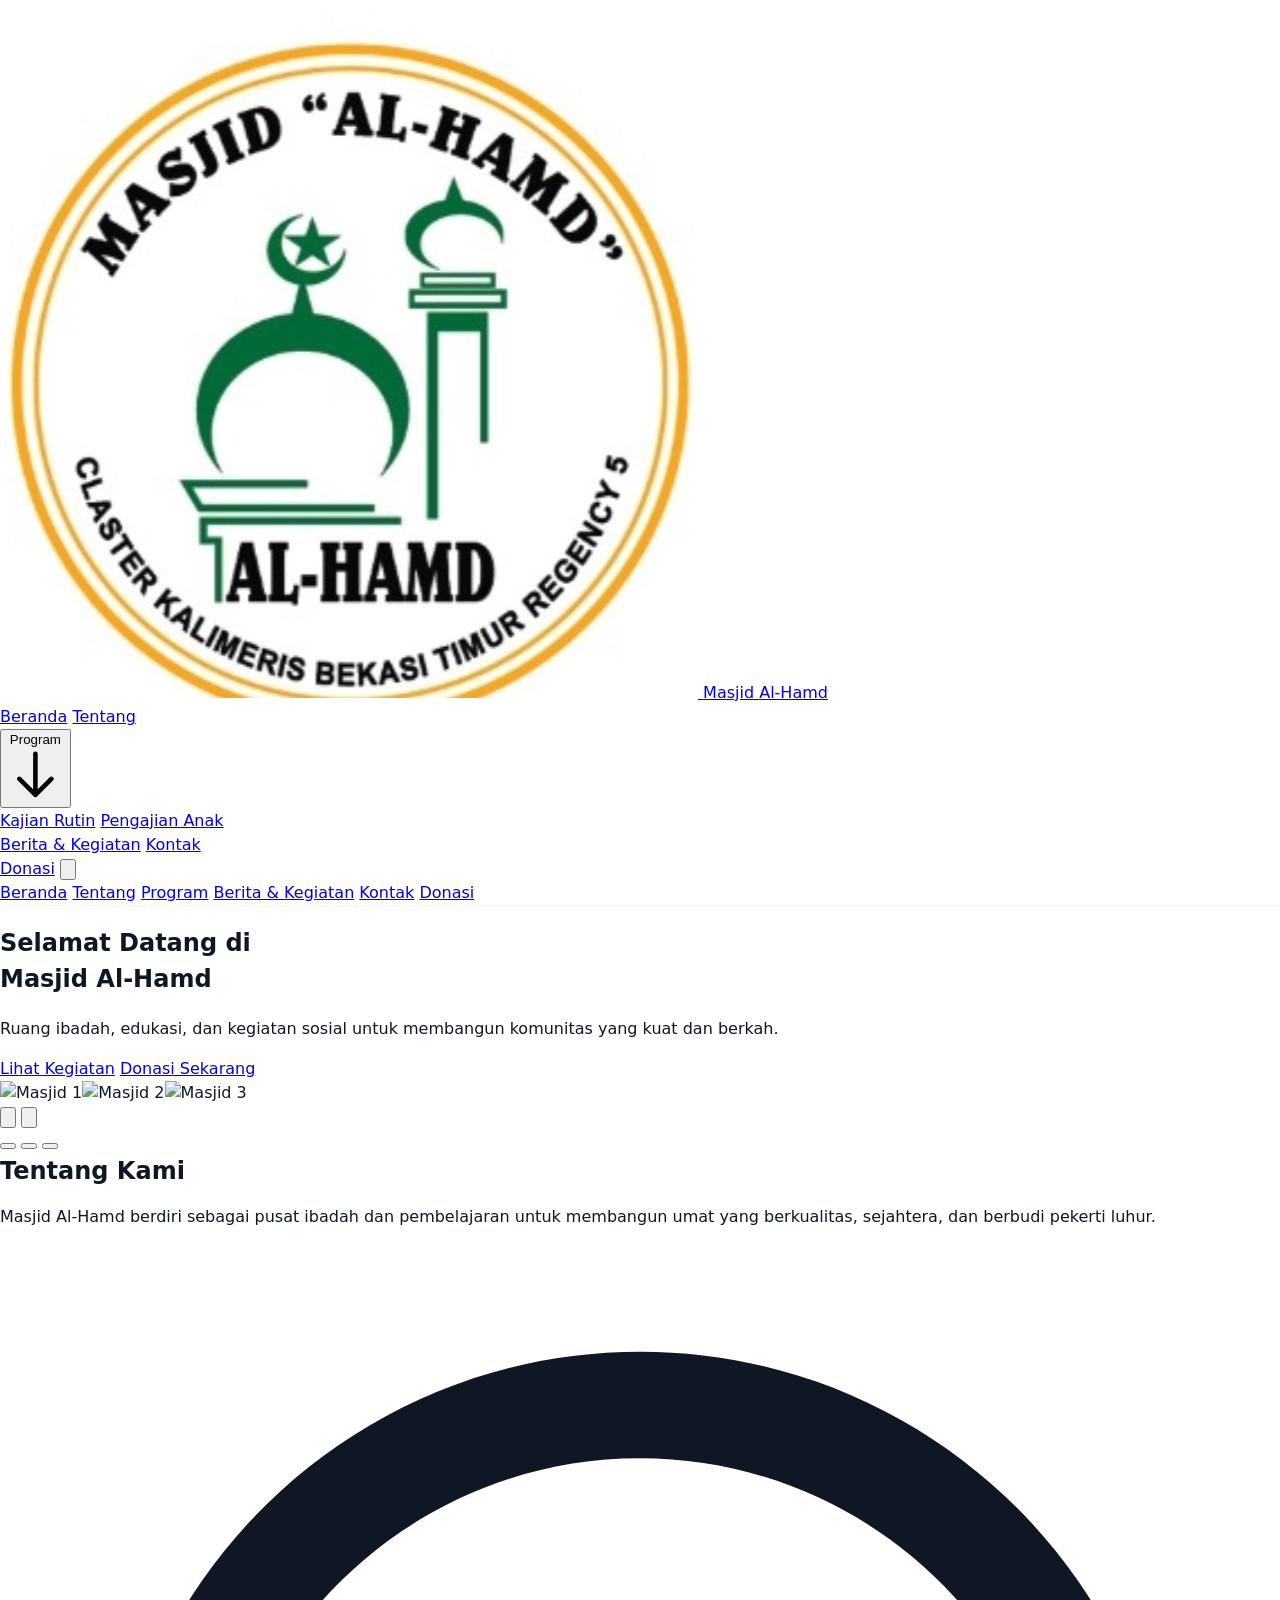
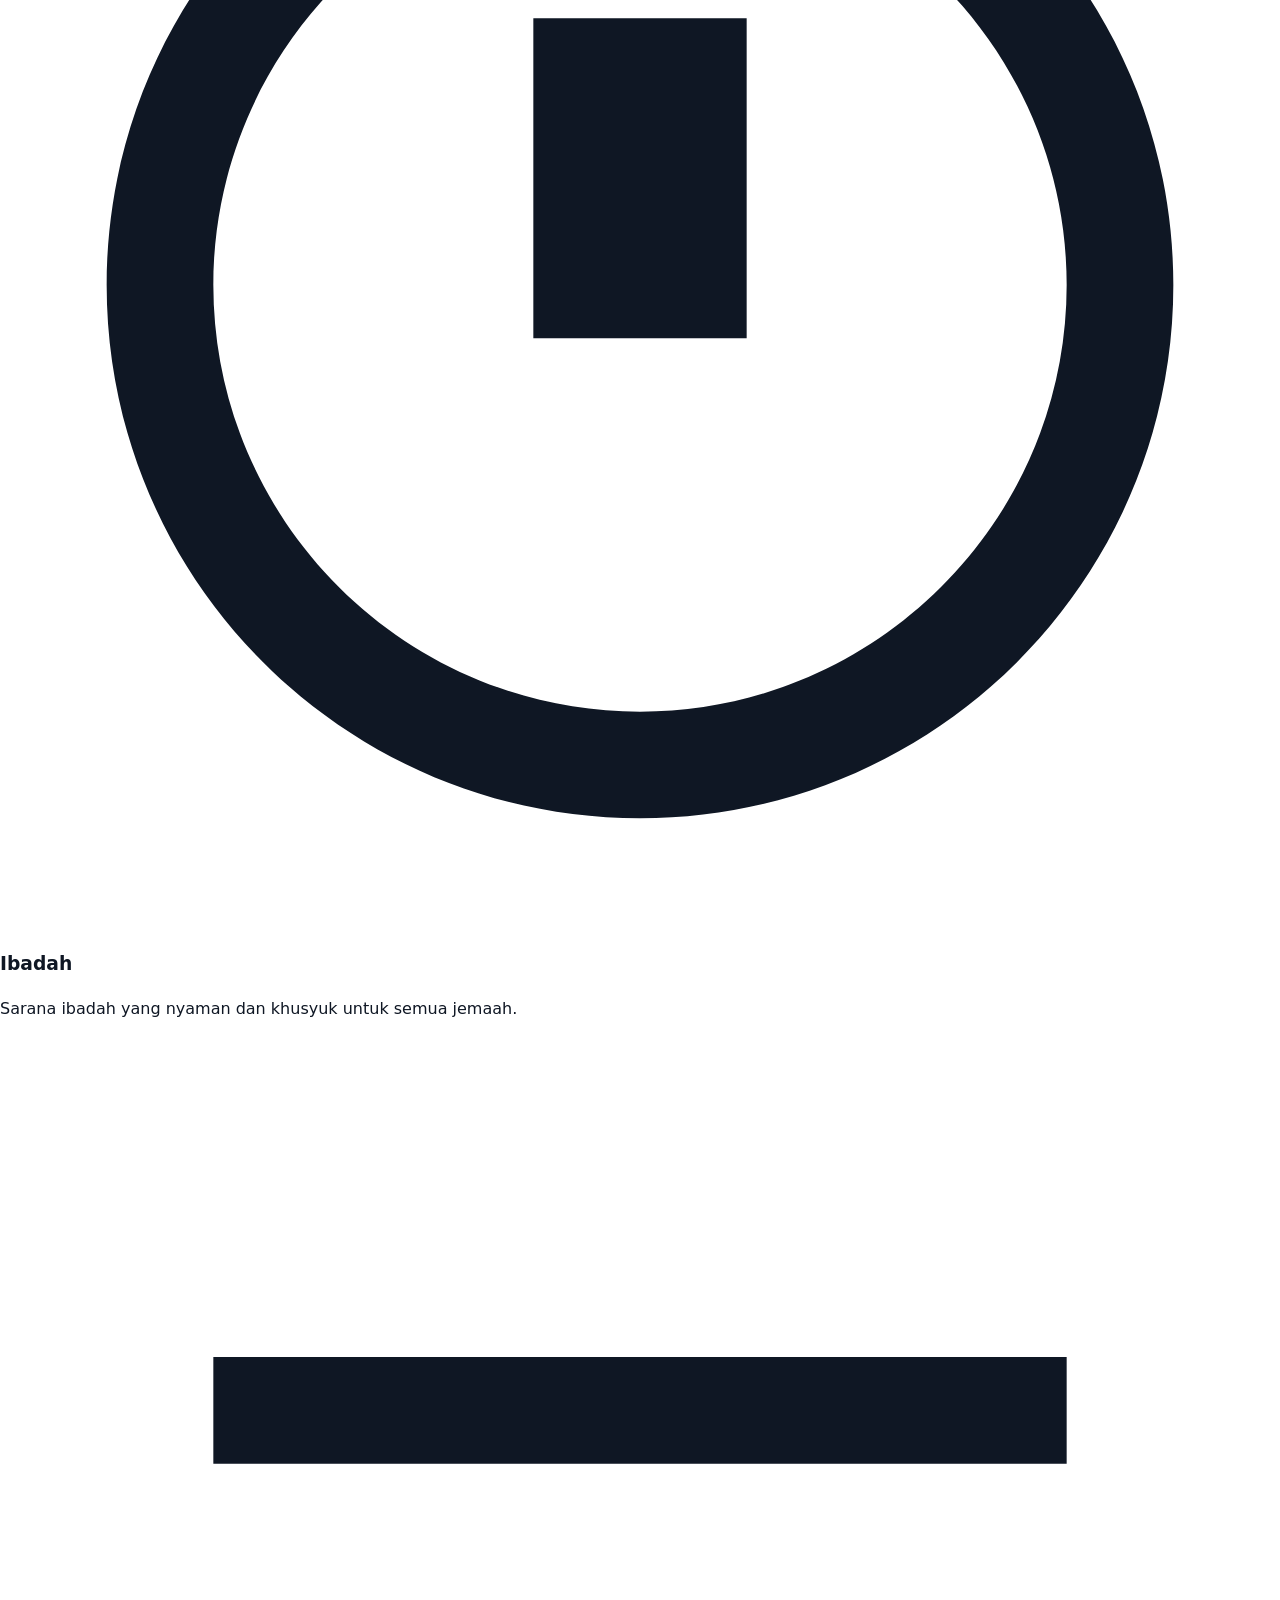
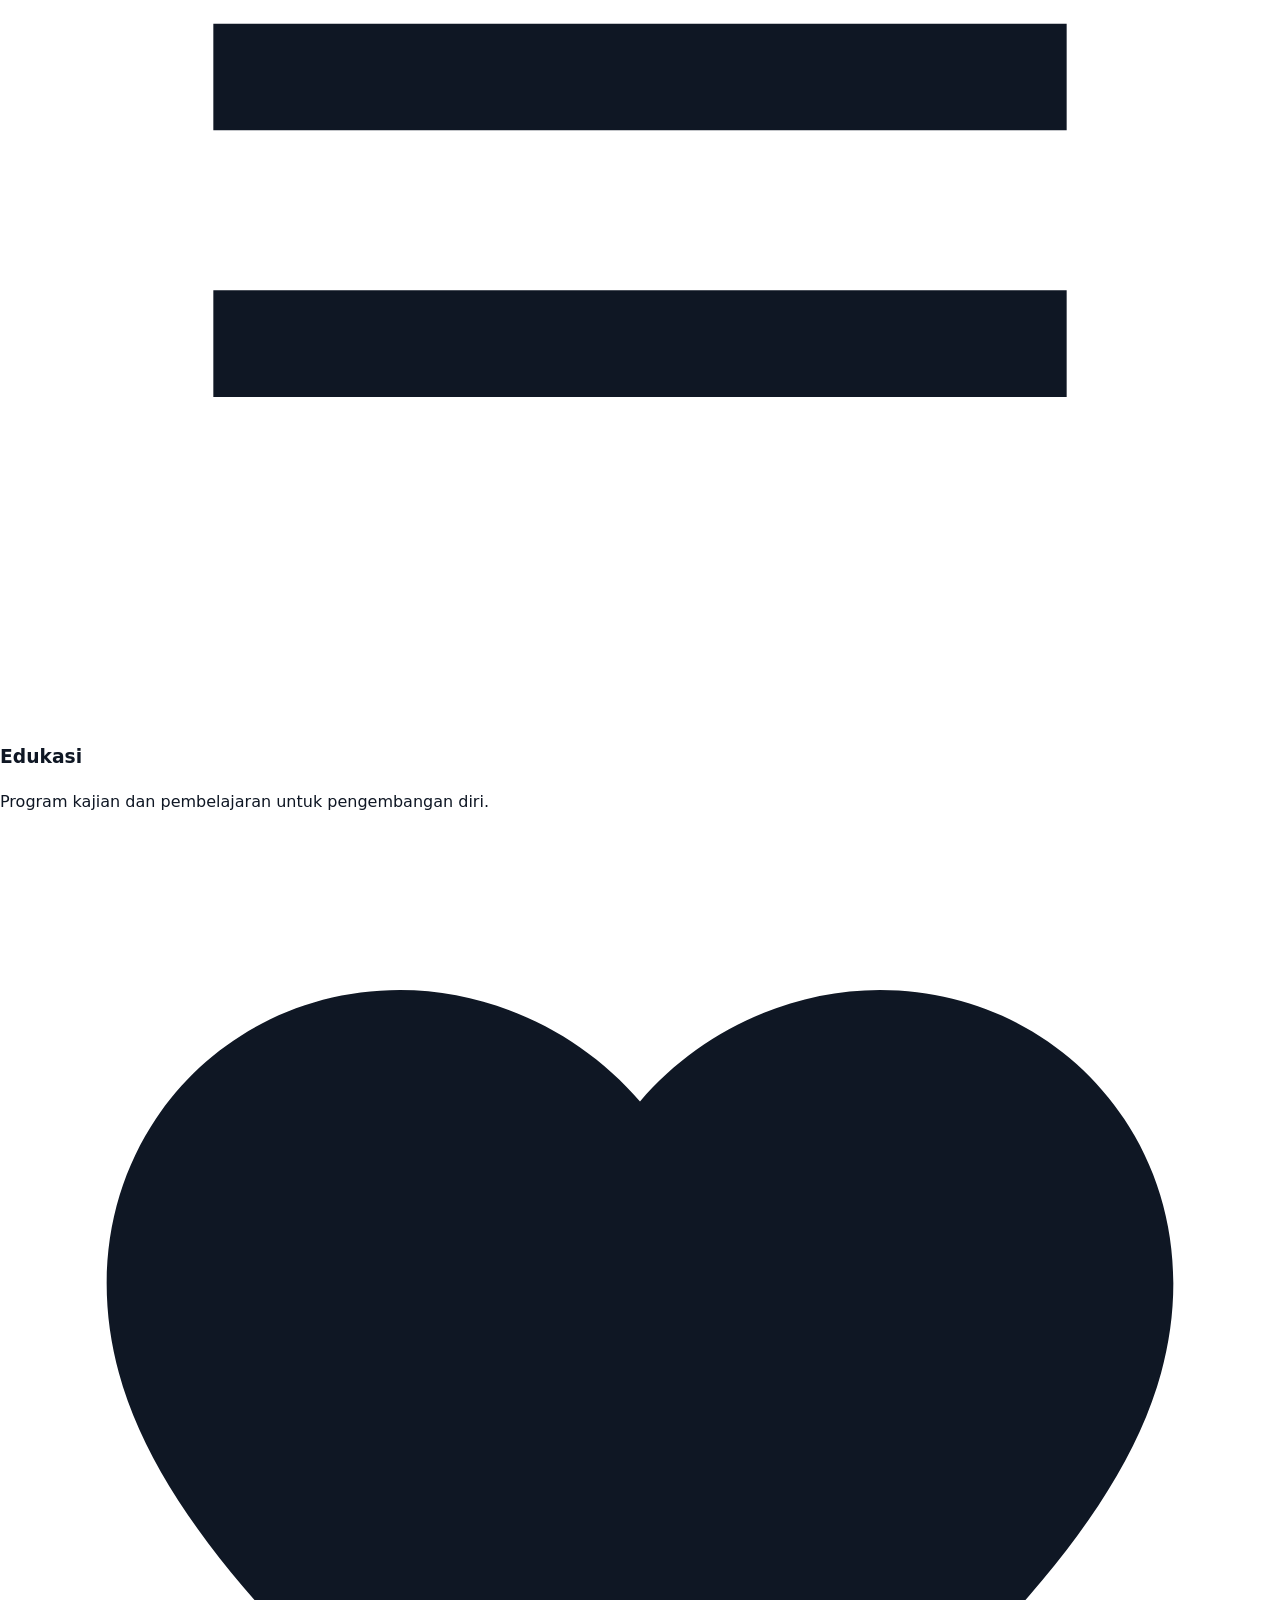
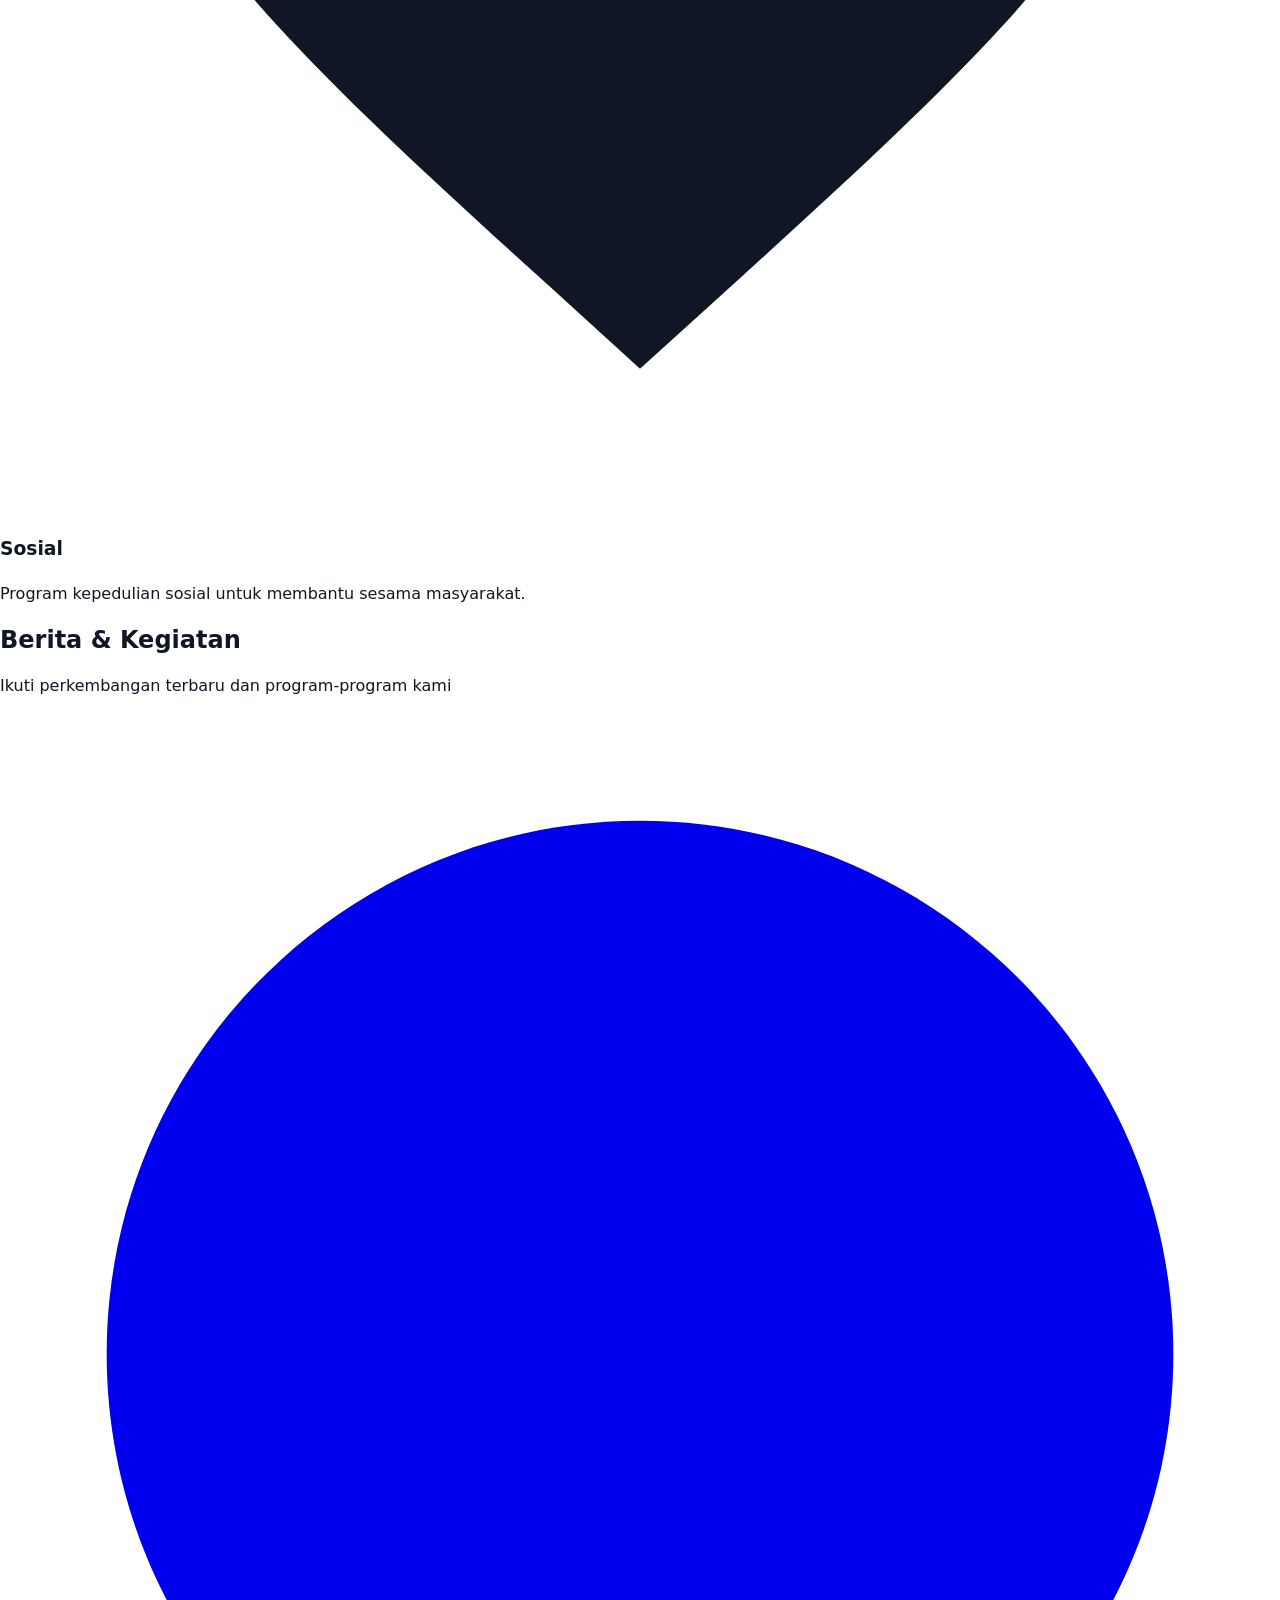
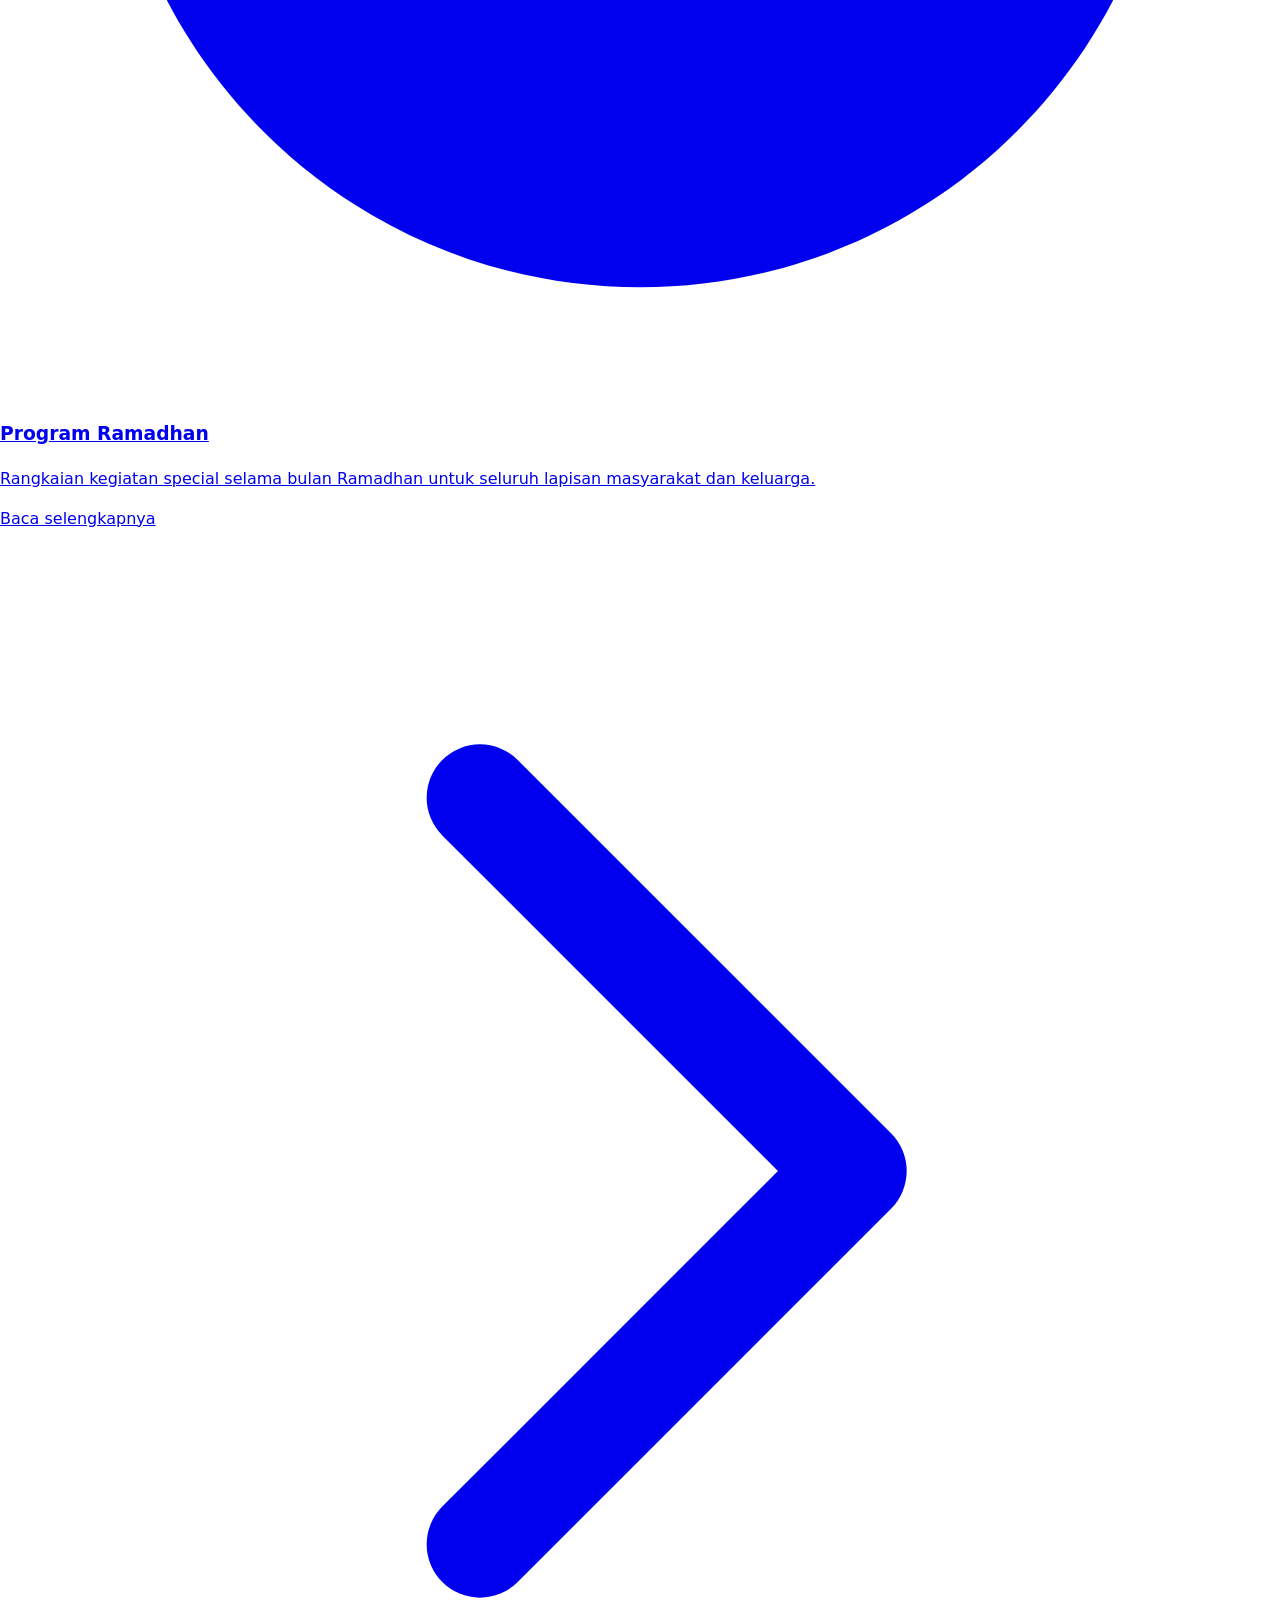
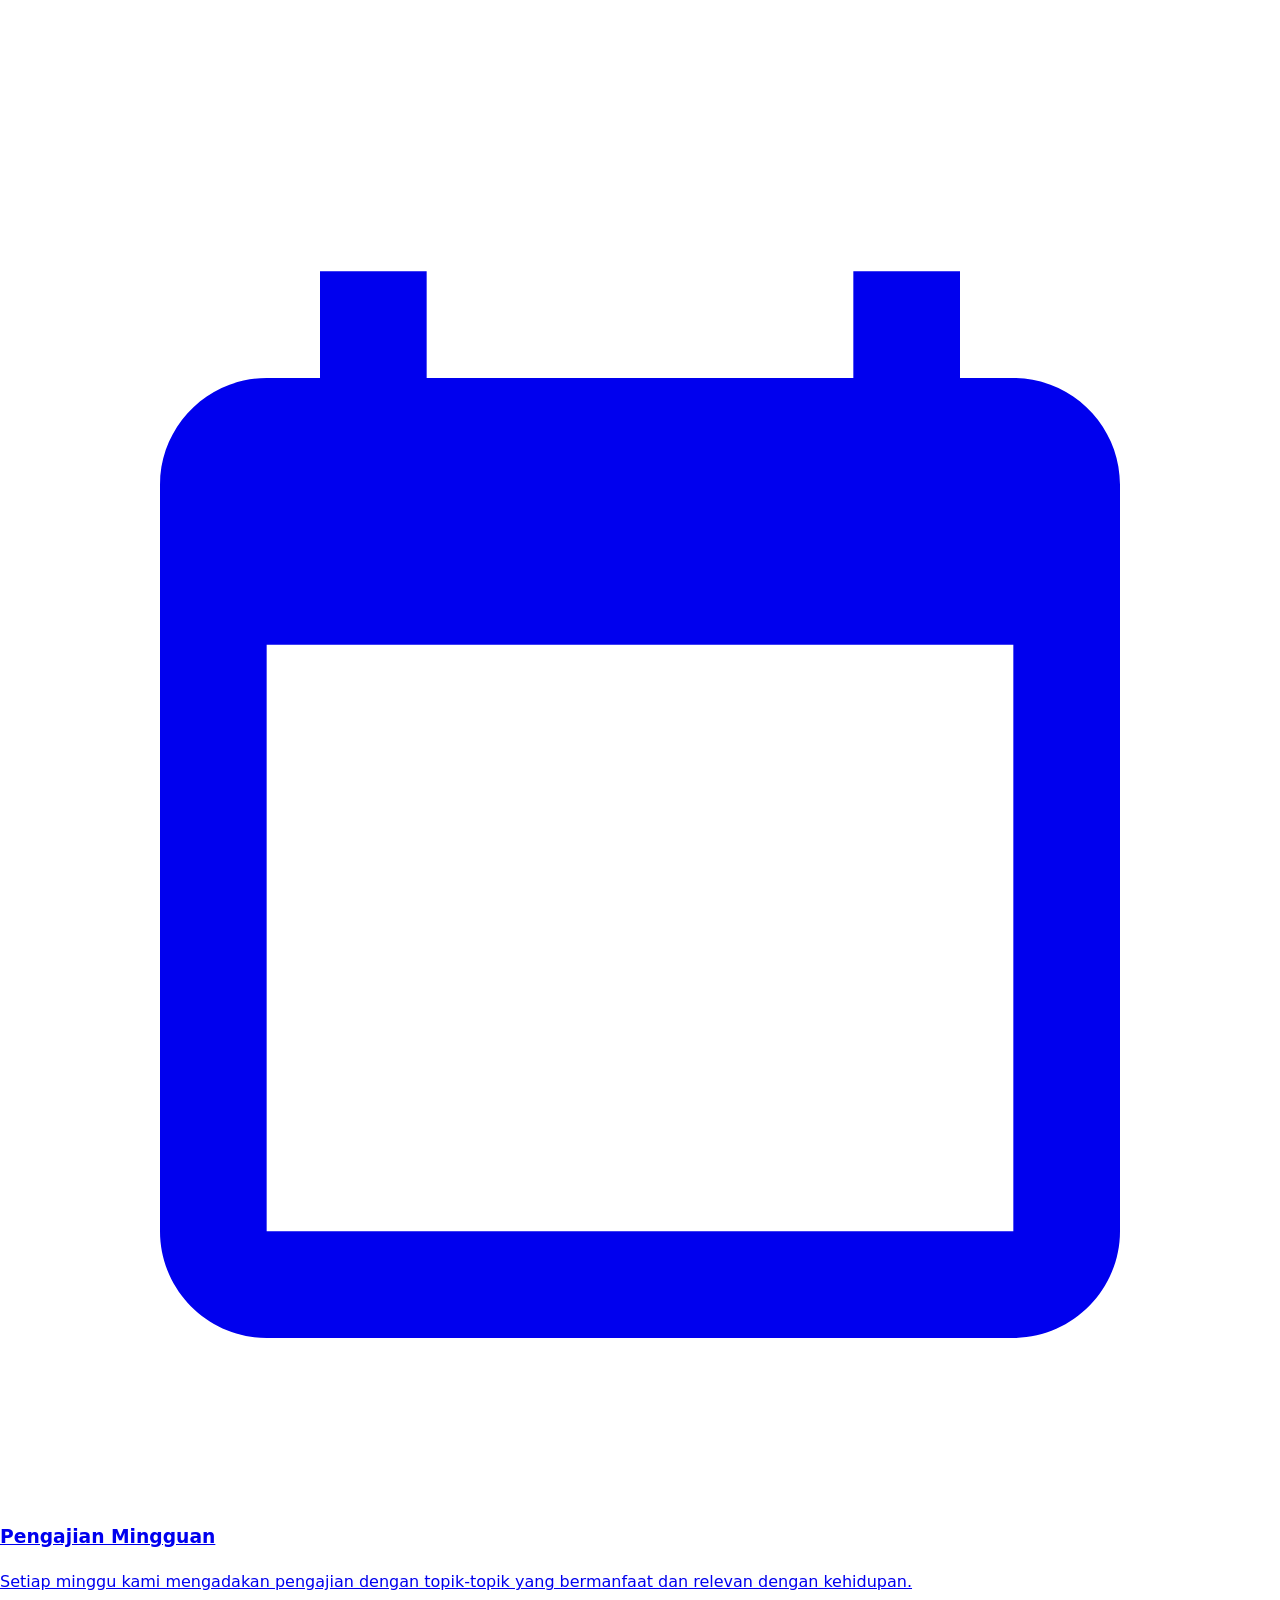
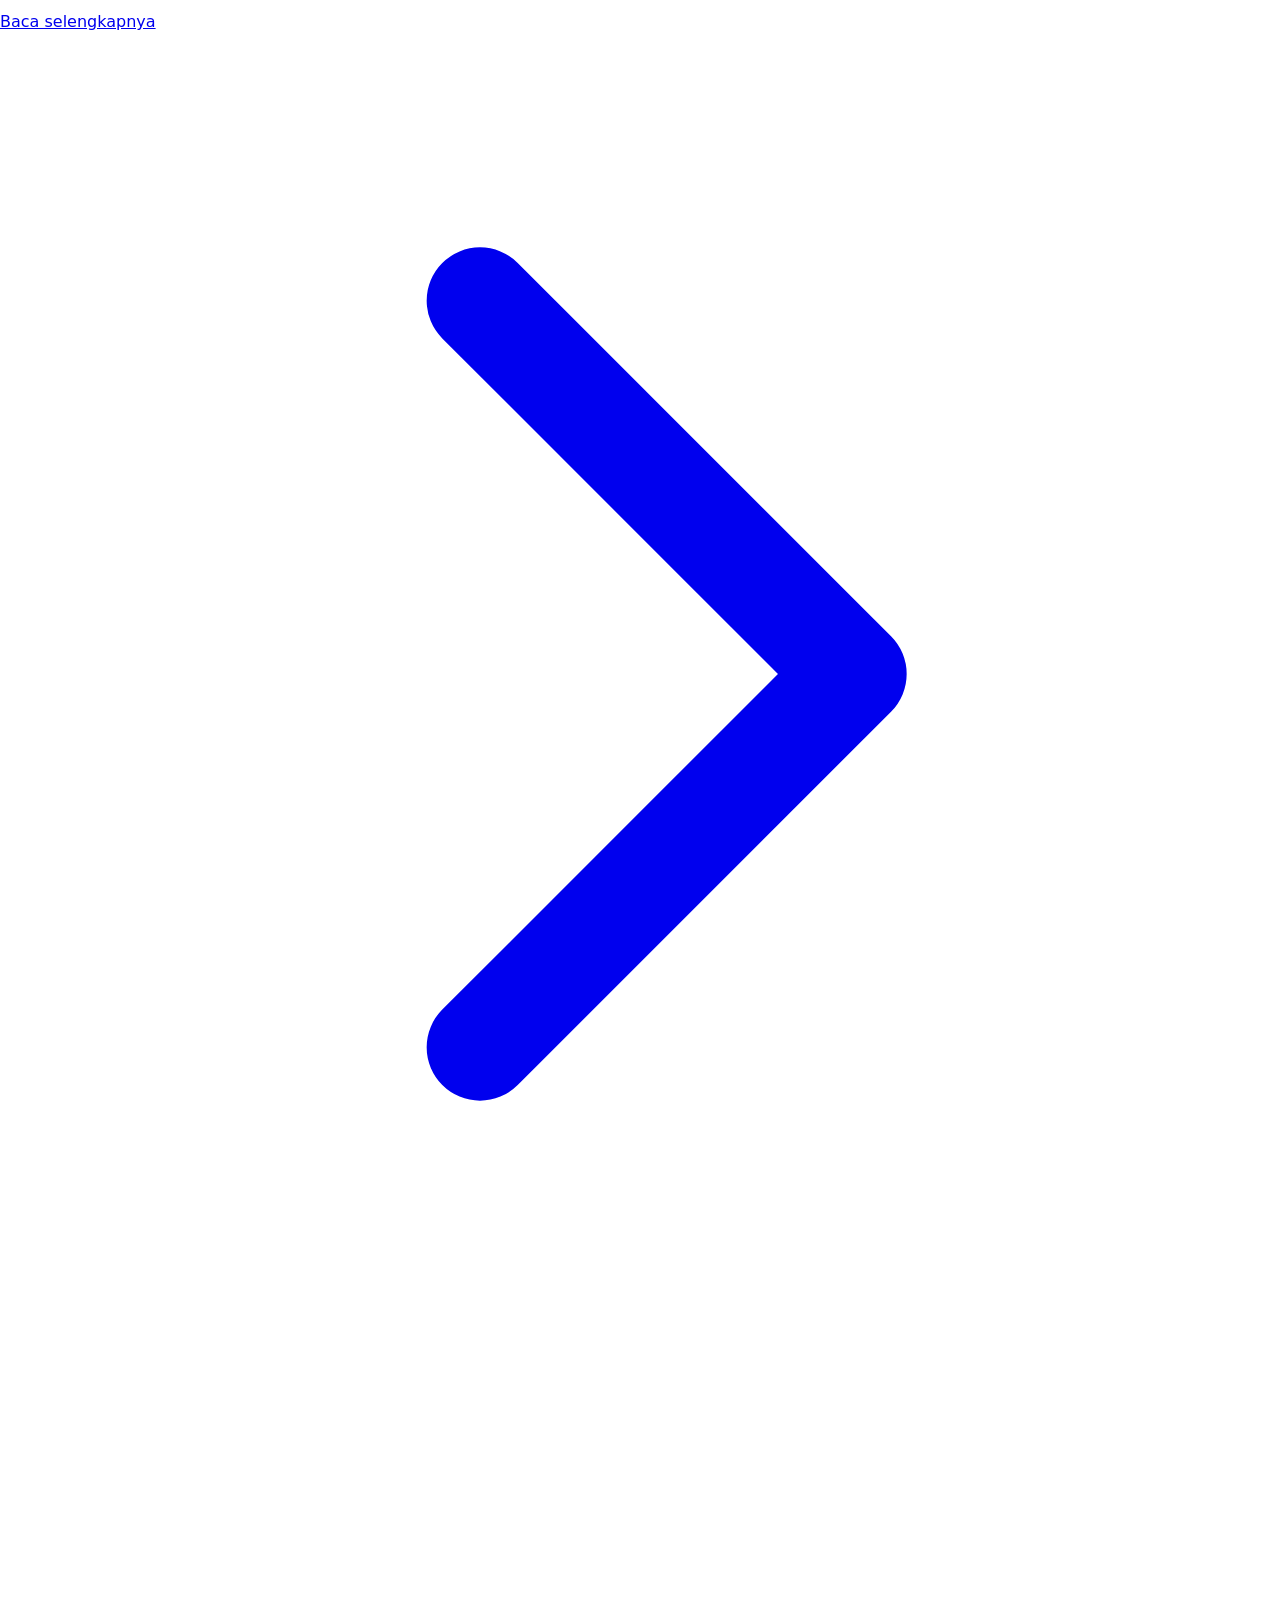
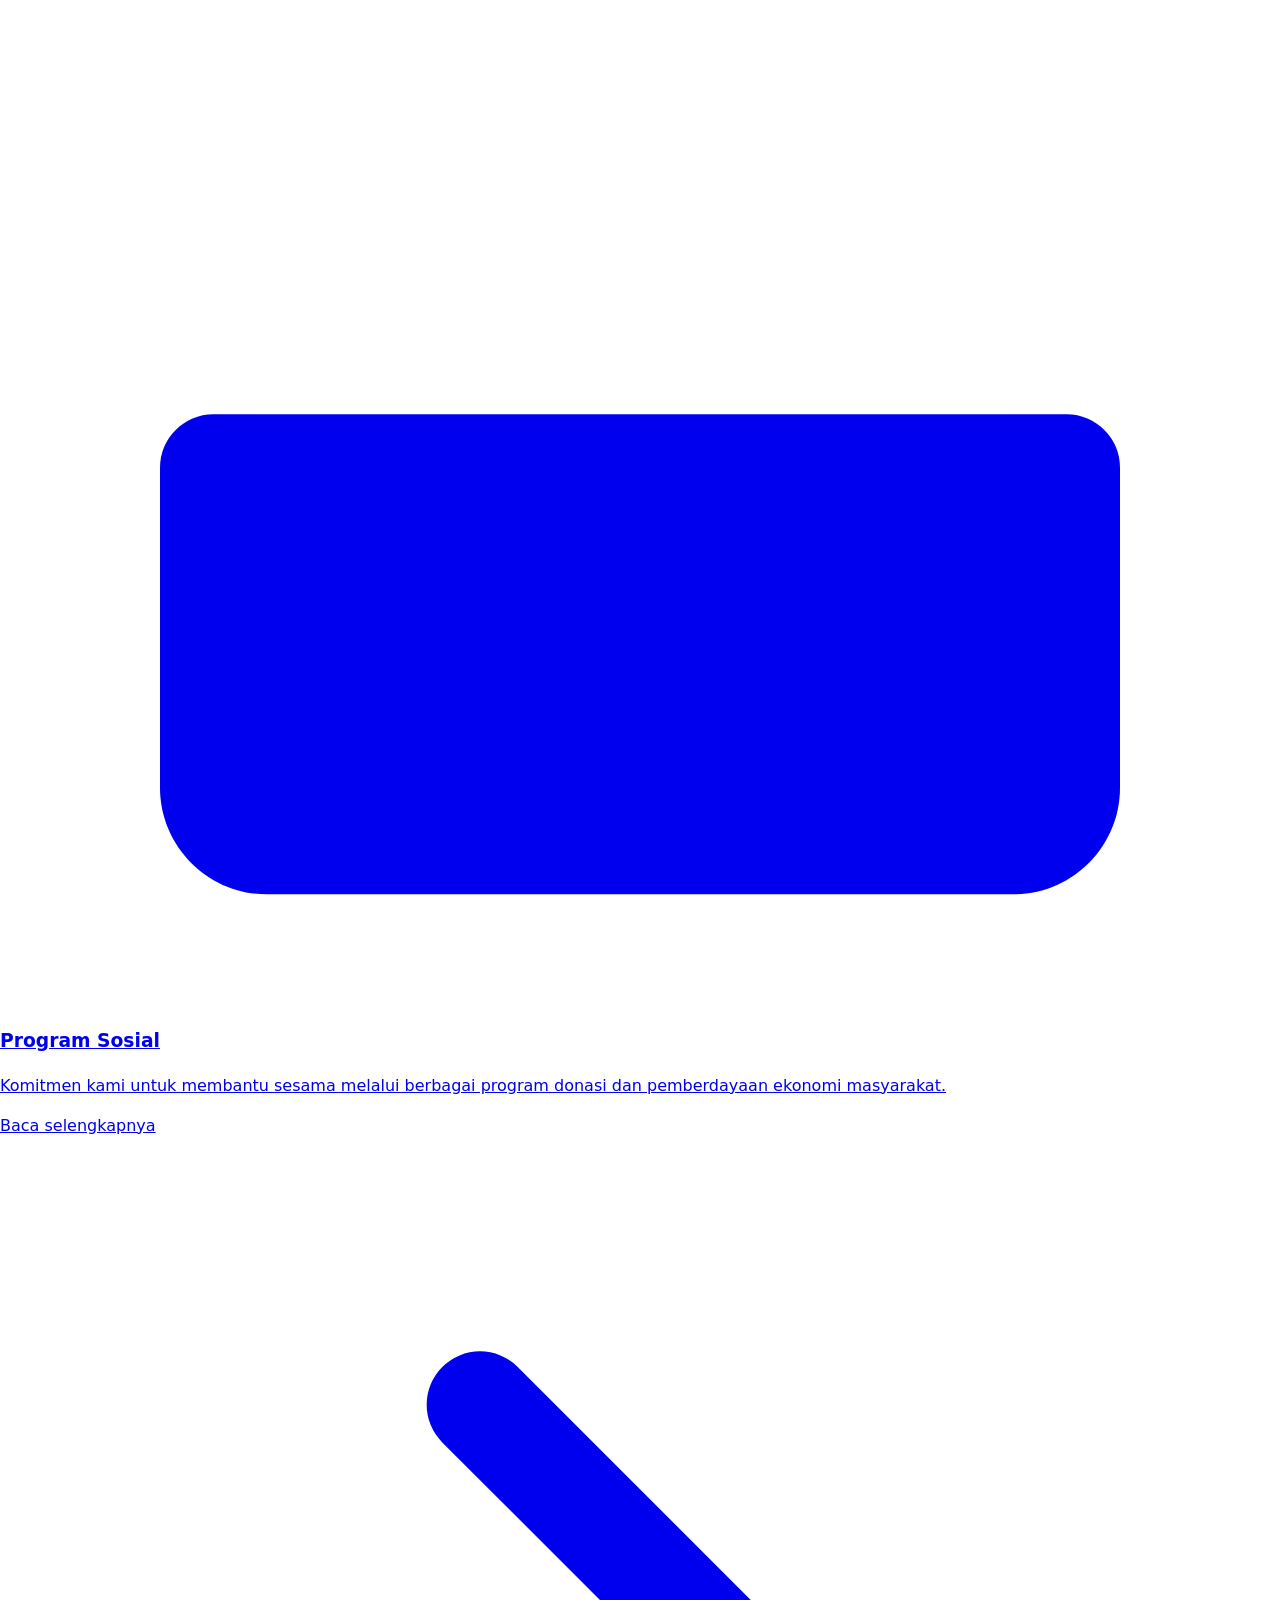
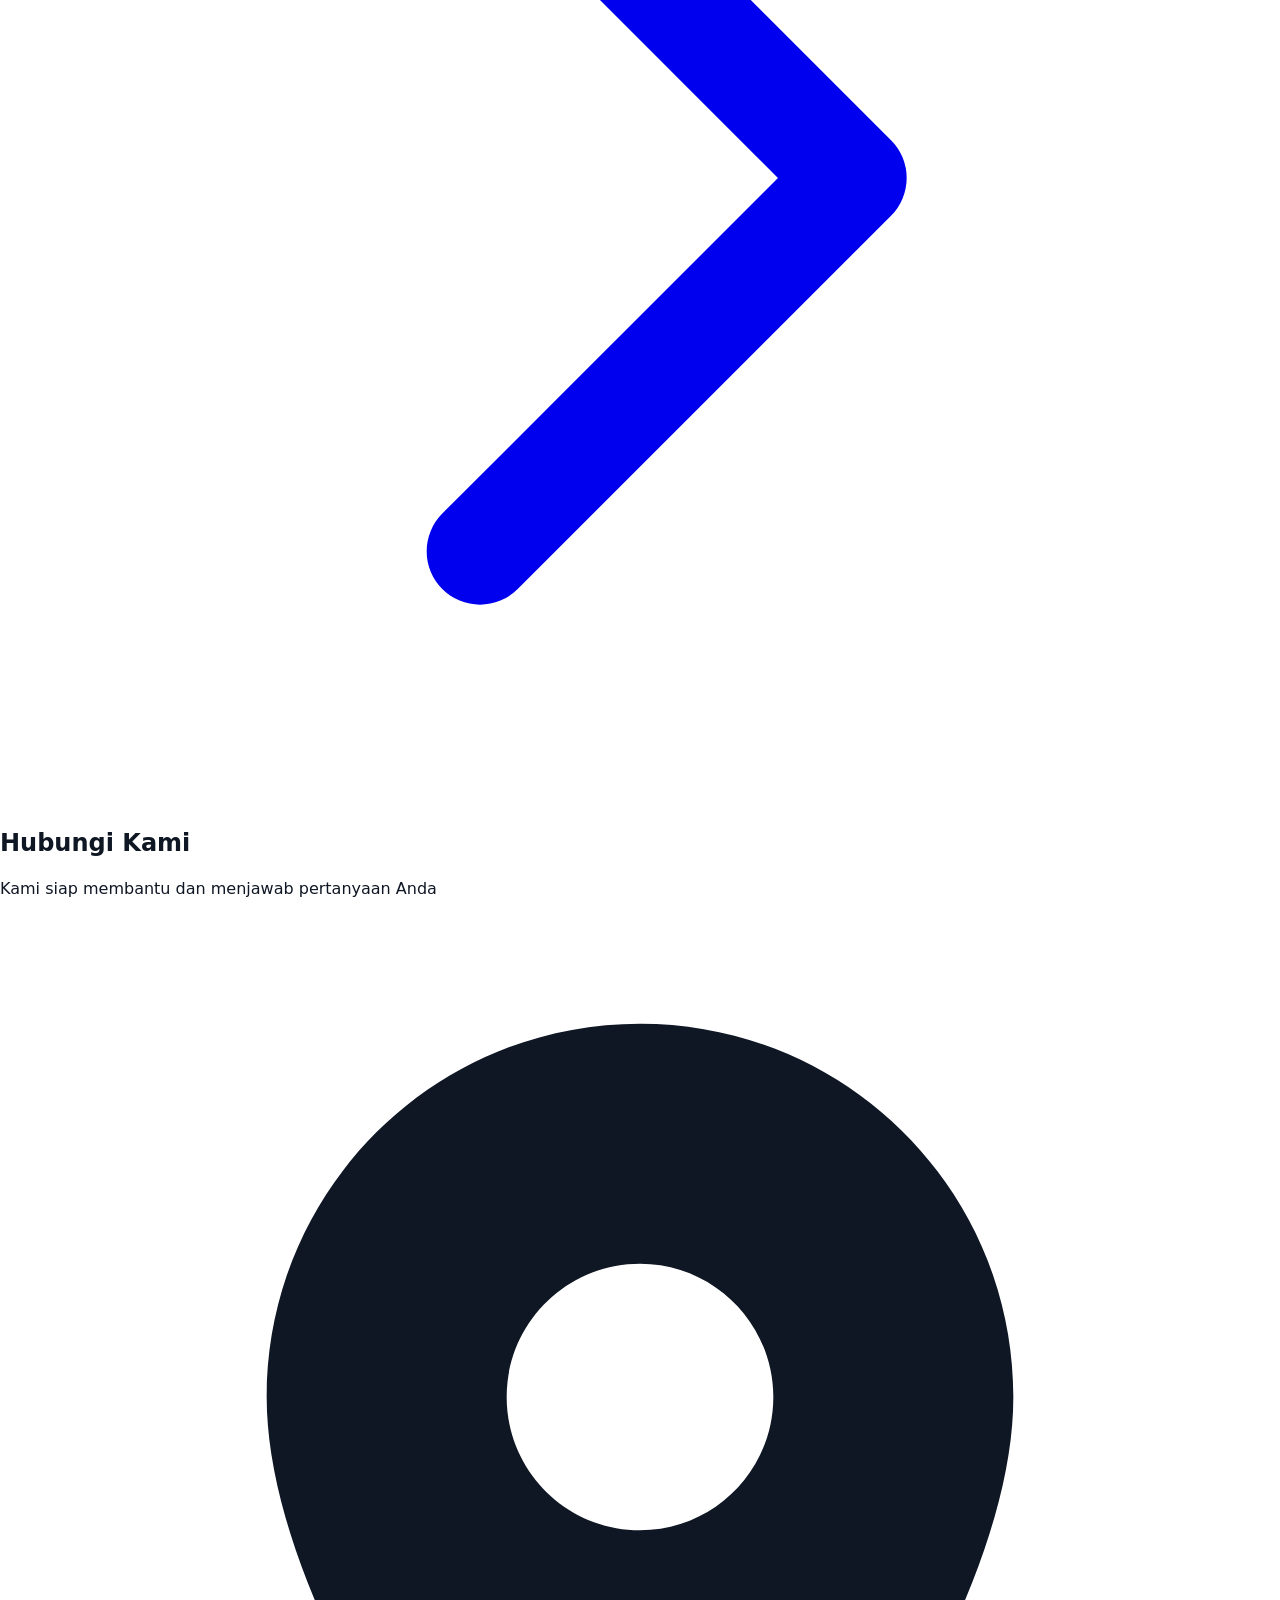
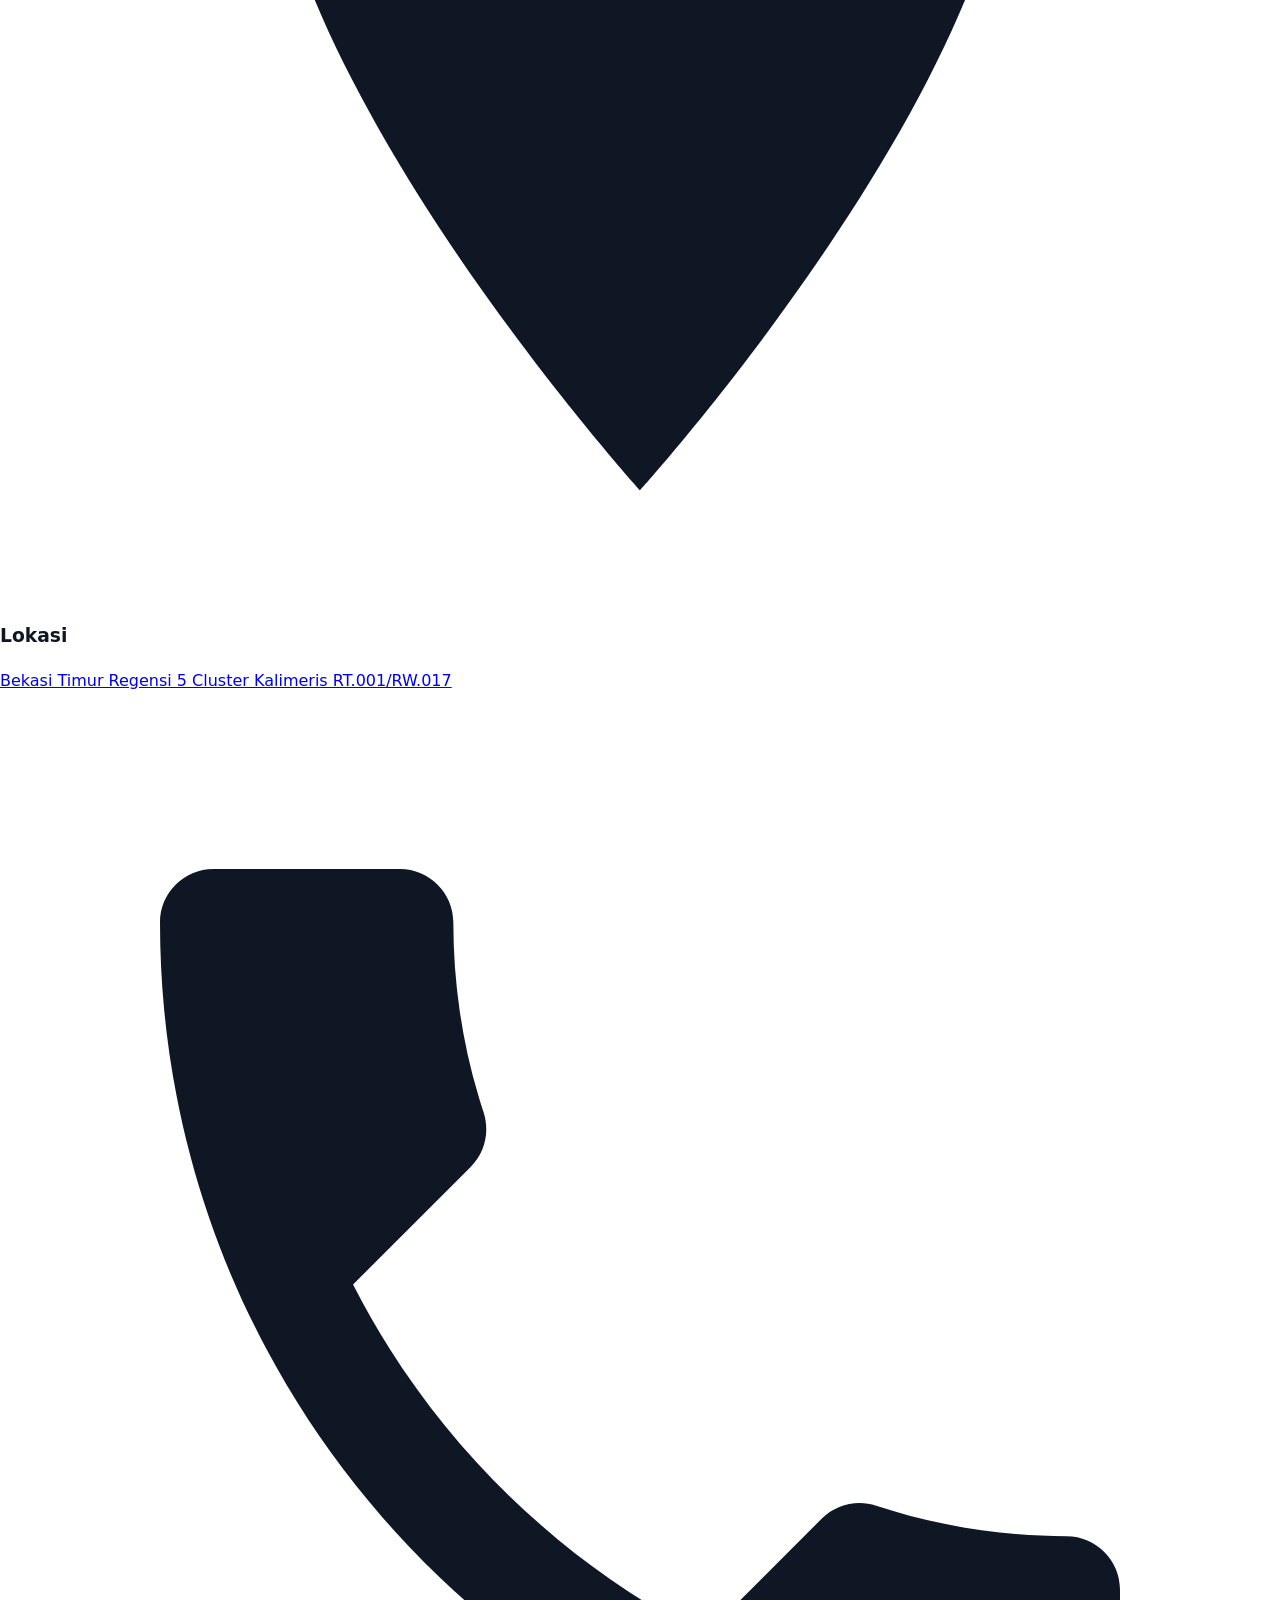
==== commit c578632b: "Update contact information and social media links" ====
--- a/index.html
+++ b/index.html
@@ -242,7 +242,7 @@
             </svg>
           </div>
           <h3 class="text-lg font-bold text-gray-900 mb-2">Lokasi</h3>
-          <p class="text-gray-600"><a href="https://maps.app.goo.gl/VkmSmC2WQRQPEFtt6" class="hover:text-emerald-600 transition-colors" target="_blank">Bekasi Timur Regensi 5 Cluster Kalimeris RT.001/RW.005</a></p>
+          <p class="text-gray-600"><a href="https://maps.app.goo.gl/VkmSmC2WQRQPEFtt6" class="hover:text-emerald-600 transition-colors" target="_blank">Bekasi Timur Regensi 5 Cluster Kalimeris RT.001/RW.017</a></p>
         </div>
         <div class="bg-white p-8 rounded-xl shadow-sm text-center hover:shadow-lg transition-shadow">
           <div class="w-12 h-12 bg-blue-100 rounded-lg flex items-center justify-center mb-4 mx-auto">
@@ -251,7 +251,7 @@
             </svg>
           </div>
           <h3 class="text-lg font-bold text-gray-900 mb-2">Telepon</h3>
-          <p class="text-gray-600"><a href="tel:+621234567890" class="hover:text-emerald-600 transition-colors">(021) 1234-5678</a></p>
+          <p class="text-gray-600"><a href="tel:+628999384493" class="hover:text-emerald-600 transition-colors">0899-9384-493</a></p>
         </div>
         <div class="bg-white p-8 rounded-xl shadow-sm text-center hover:shadow-lg transition-shadow">
           <div class="w-12 h-12 bg-purple-100 rounded-lg flex items-center justify-center mb-4 mx-auto">
@@ -305,9 +305,9 @@
         <div>
           <h4 class="text-white font-bold mb-4">Sosial Media</h4>
           <div class="flex gap-4">
-            <a href="#" class="hover:text-white transition-colors">Facebook</a>
+            <a href="https://www.tiktok.com/@masjid.alhamd" class="hover:text-white transition-colors">Tiktok</a>
             <a href="https://www.instagram.com/masjidalhamd/" class="hover:text-white transition-colors" target="_blank">Instagram</a>
-            <a href="#" class="hover:text-white transition-colors">YouTube</a>
+            <a href="https://www.youtube.com/@masjidal-hamd" class="hover:text-white transition-colors">YouTube</a>
           </div>
         </div>
       </div>
@@ -323,4 +323,4 @@
 
   <script src="script.js"></script>
 </body>
-</html>+</html>
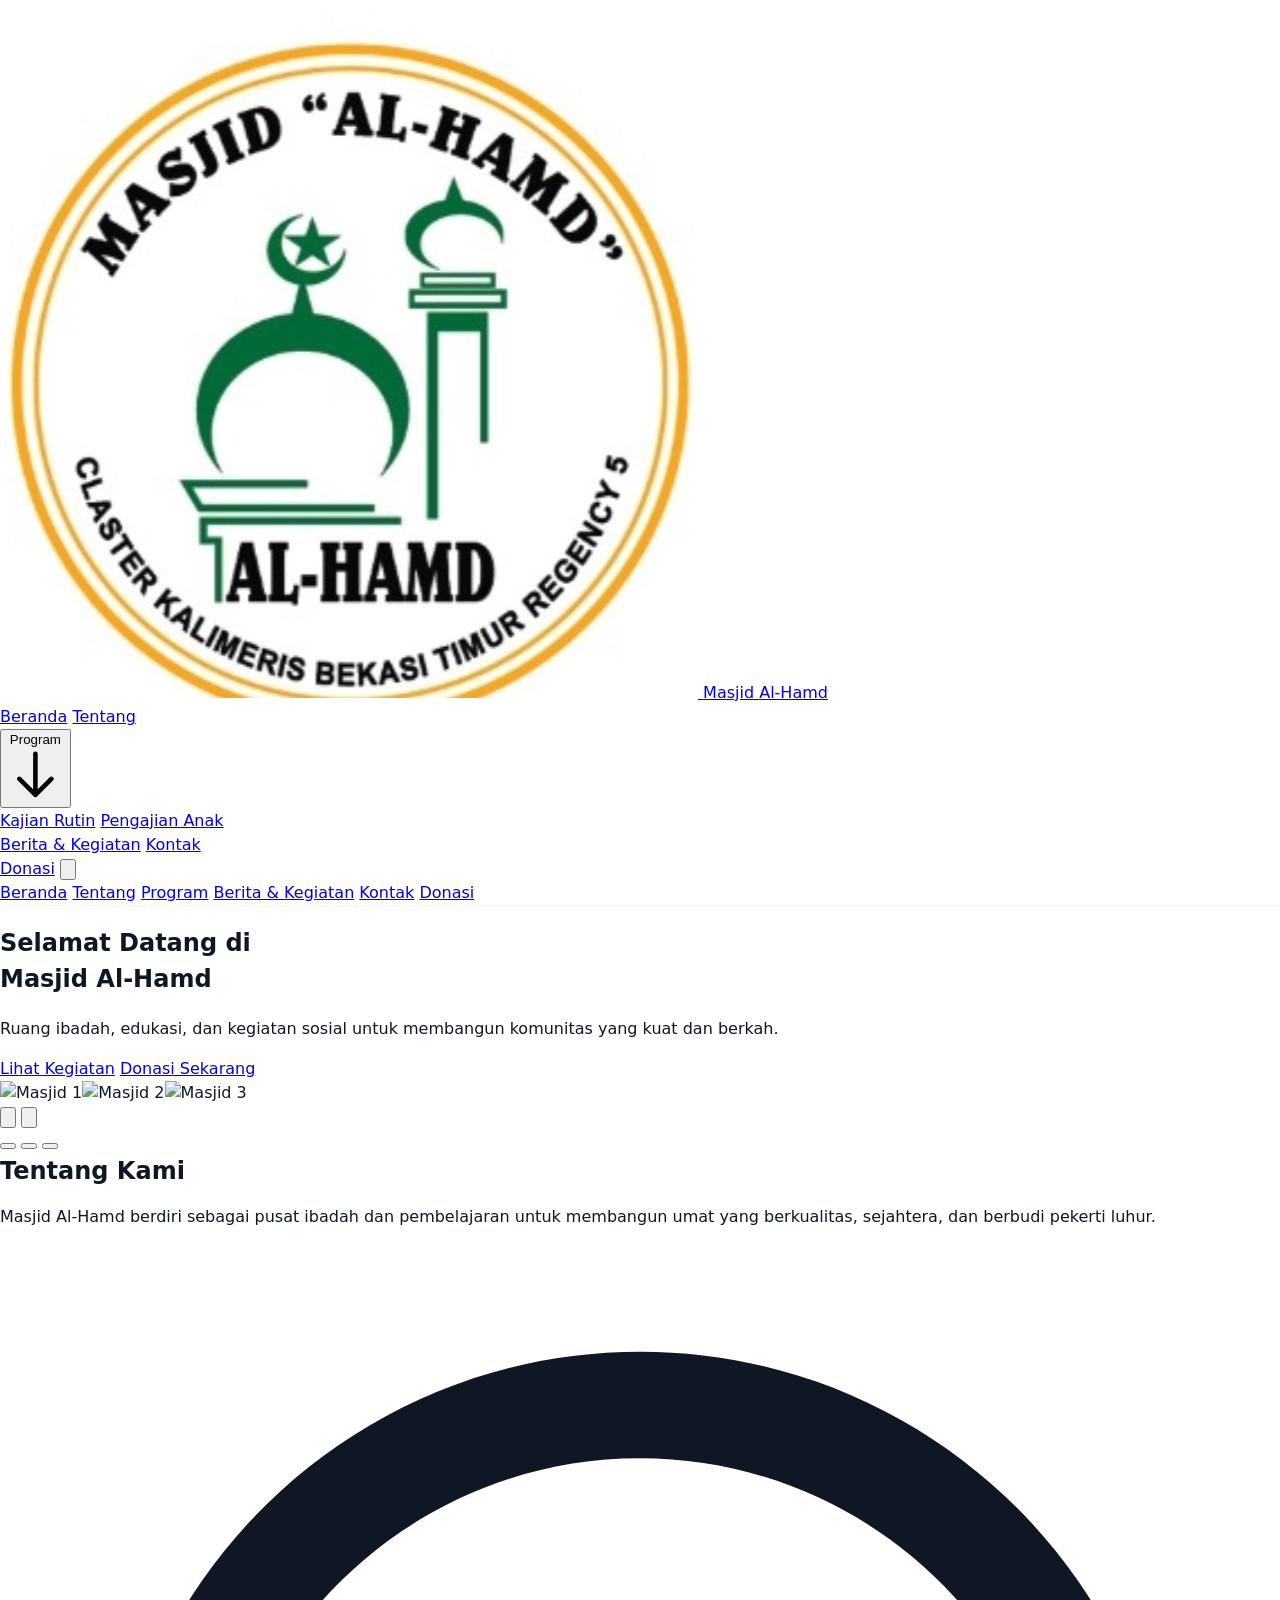
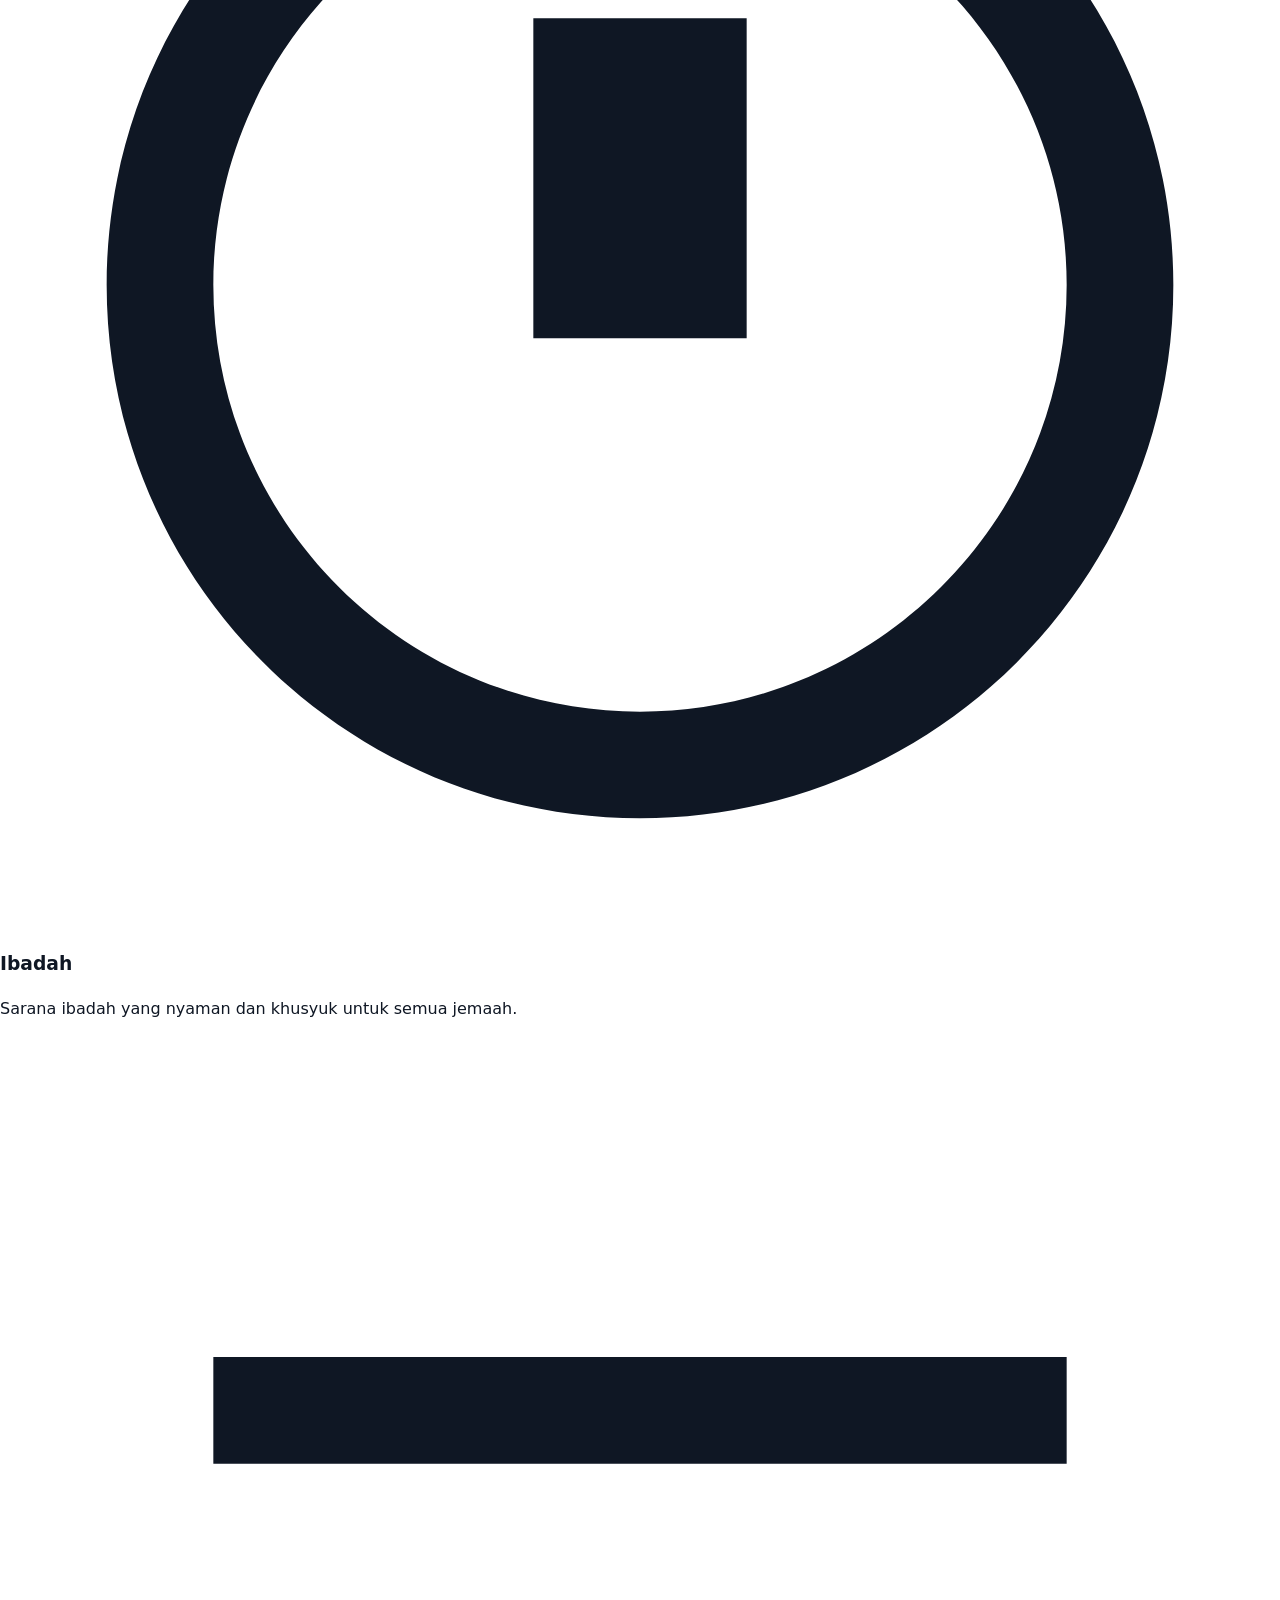
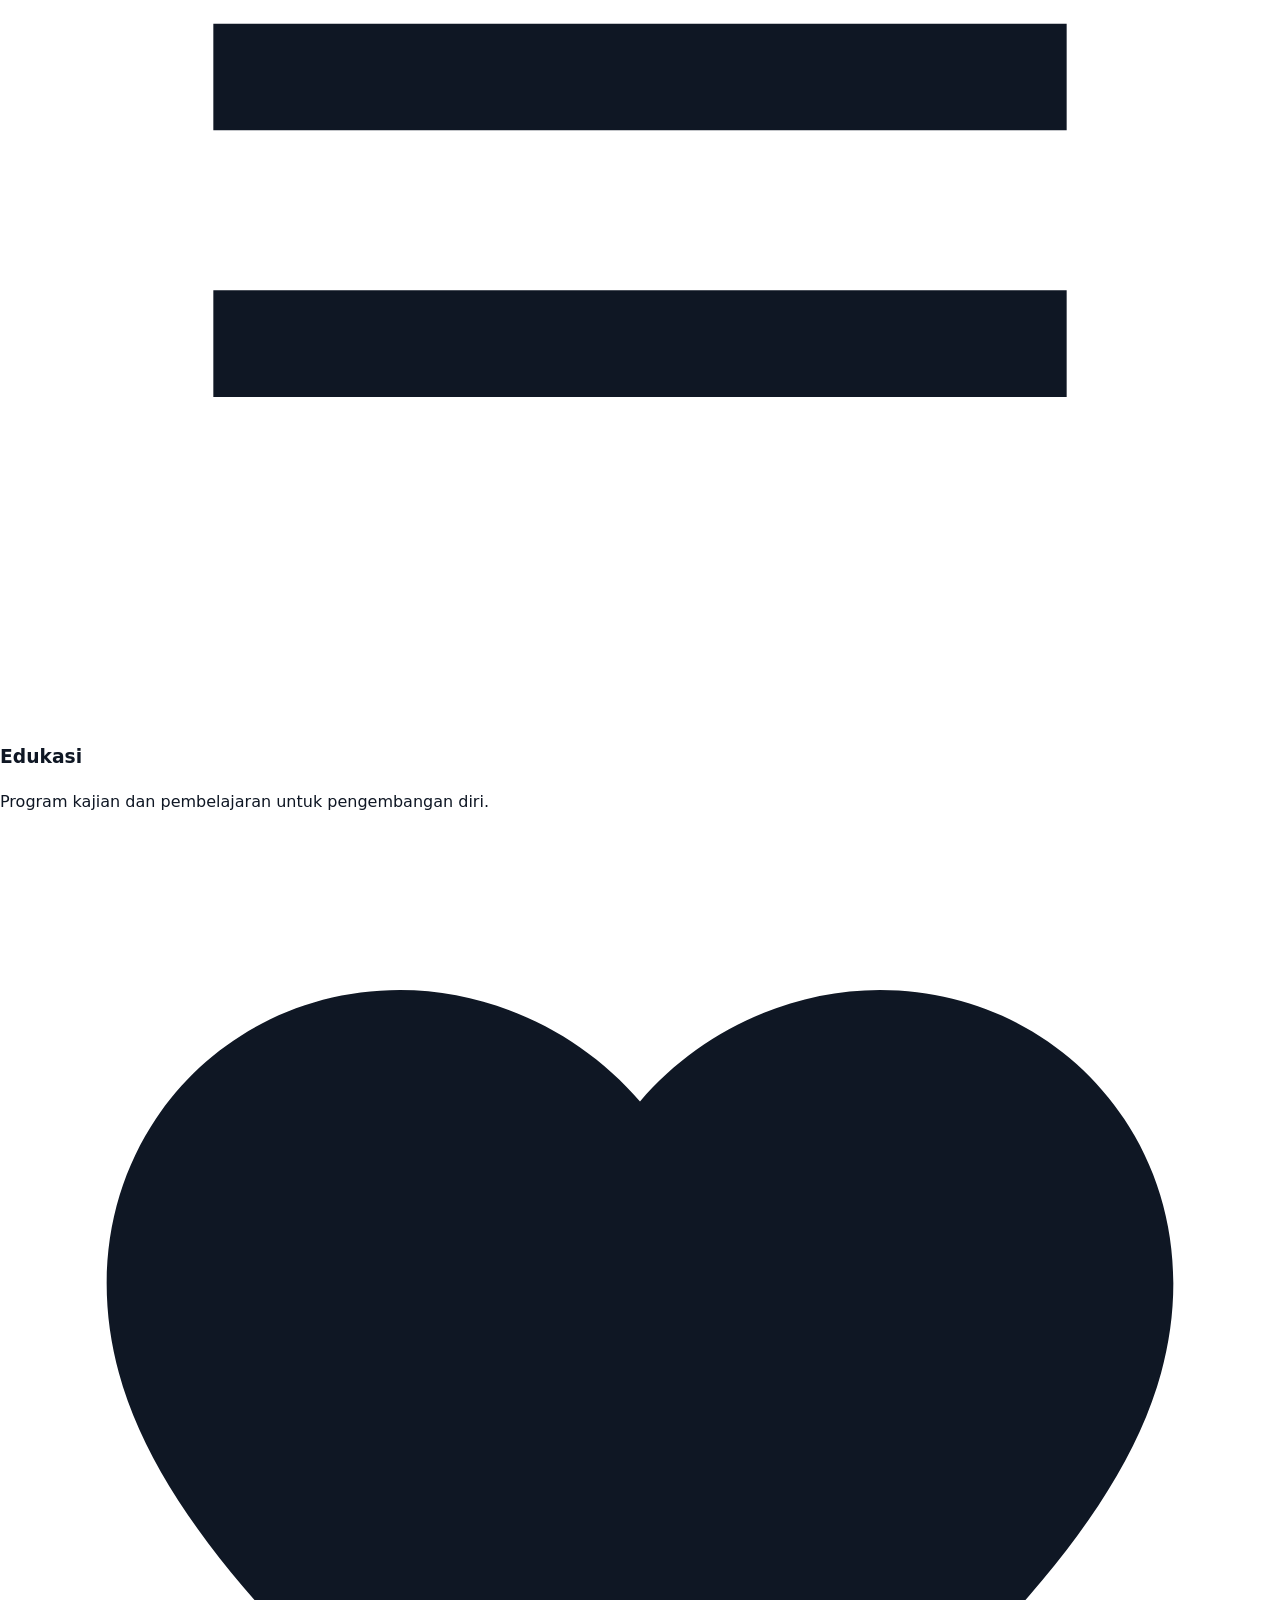
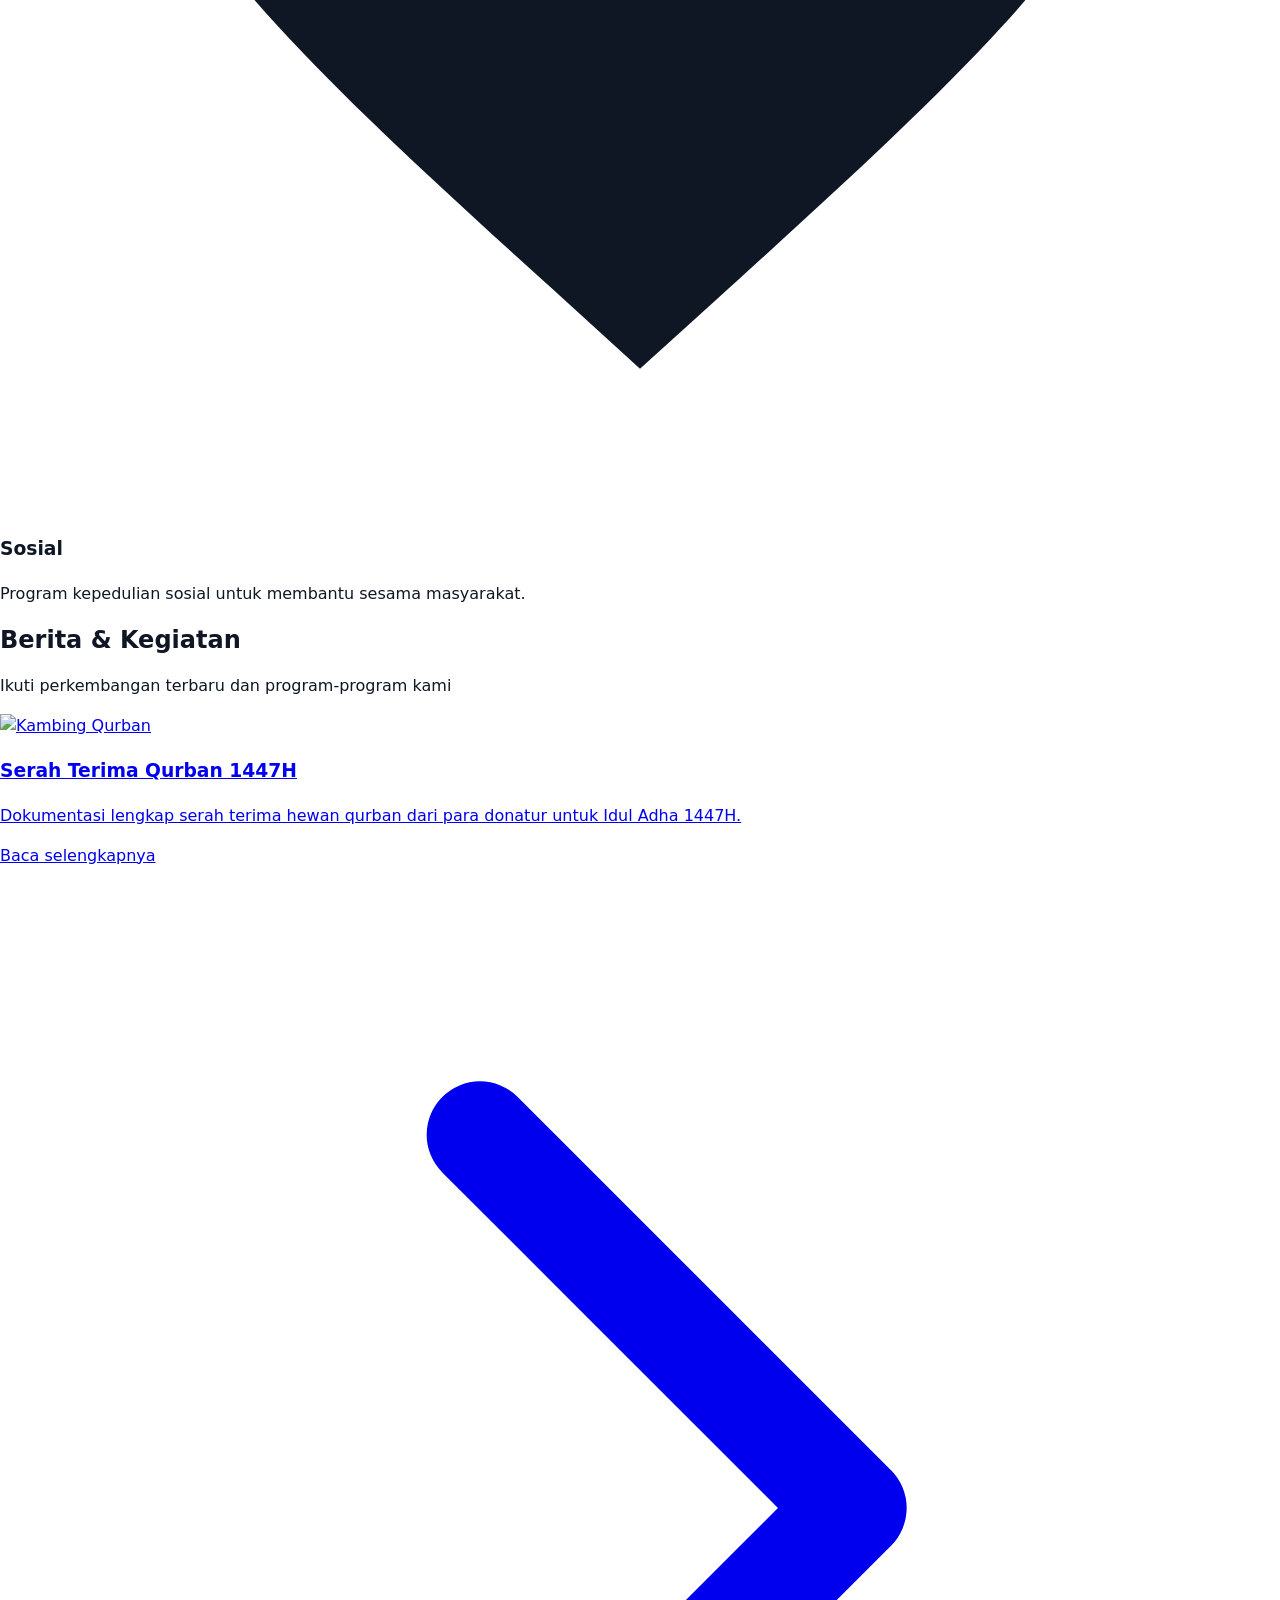
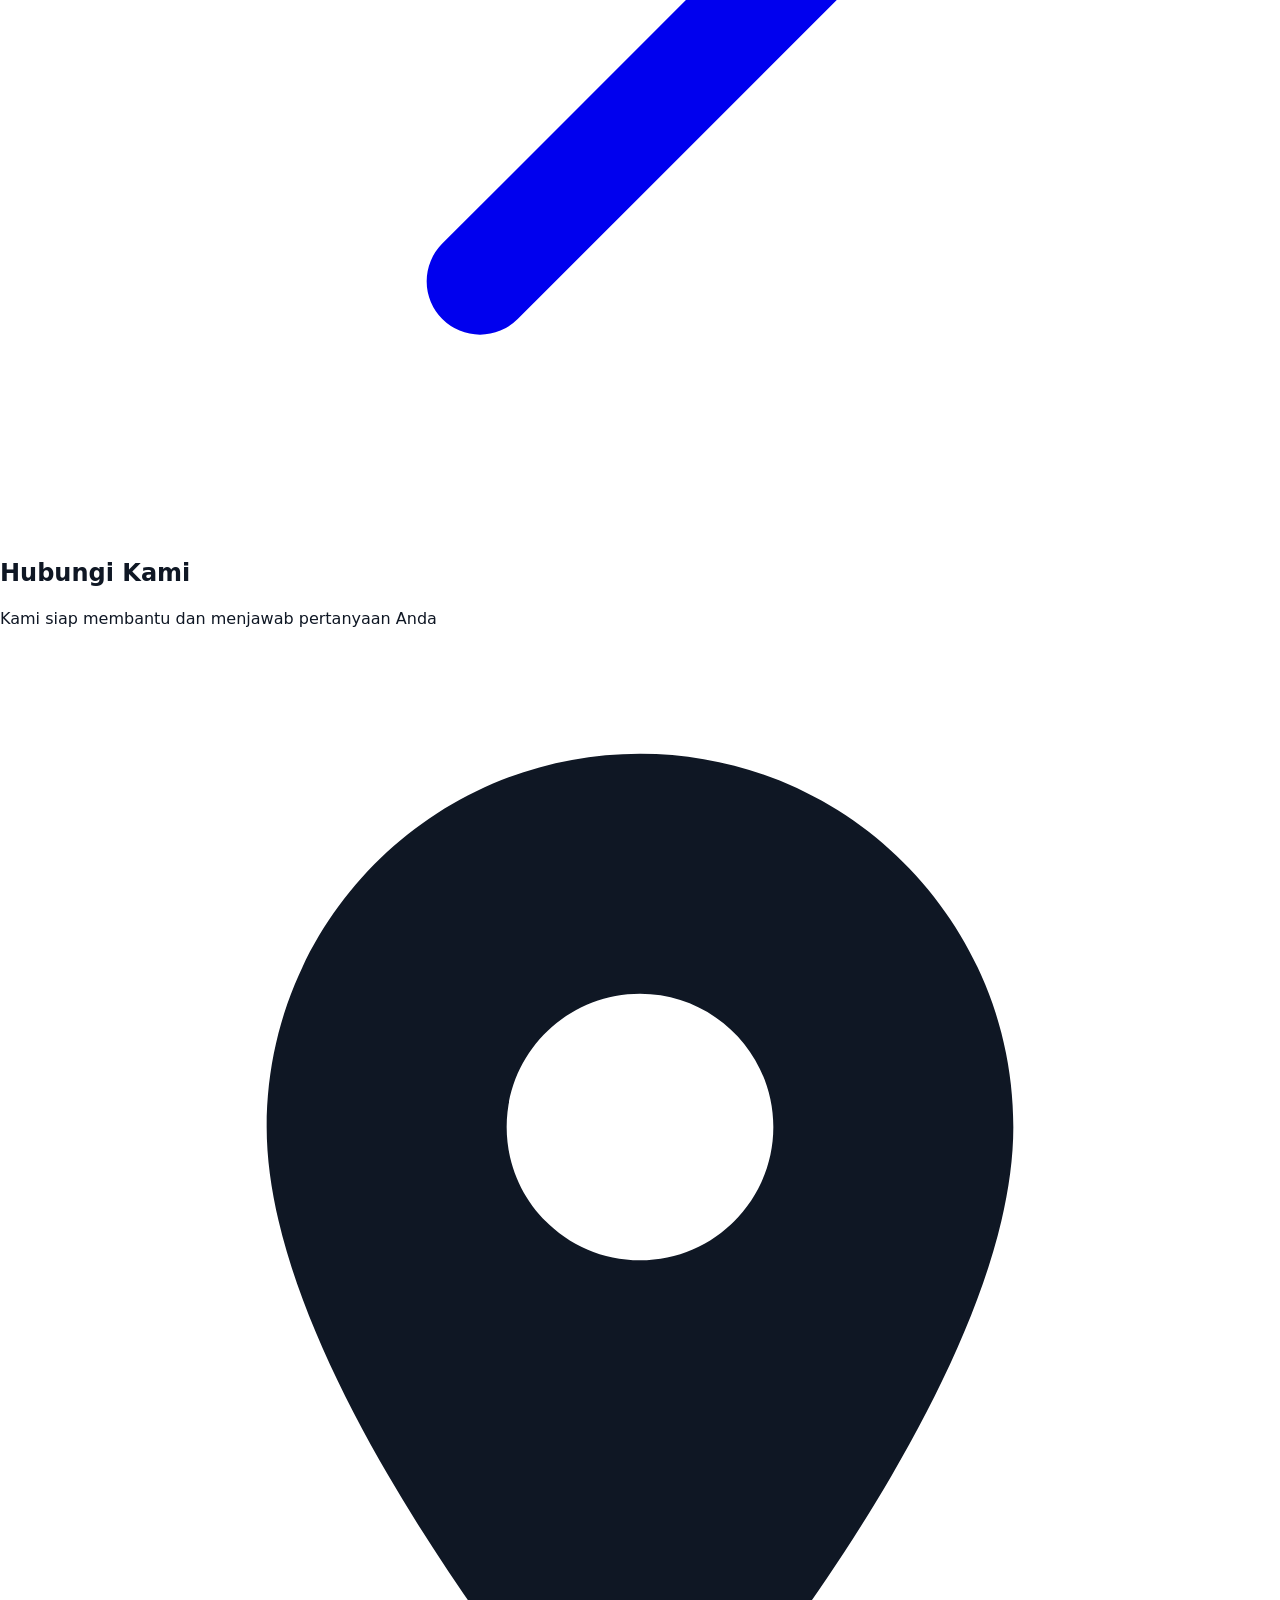
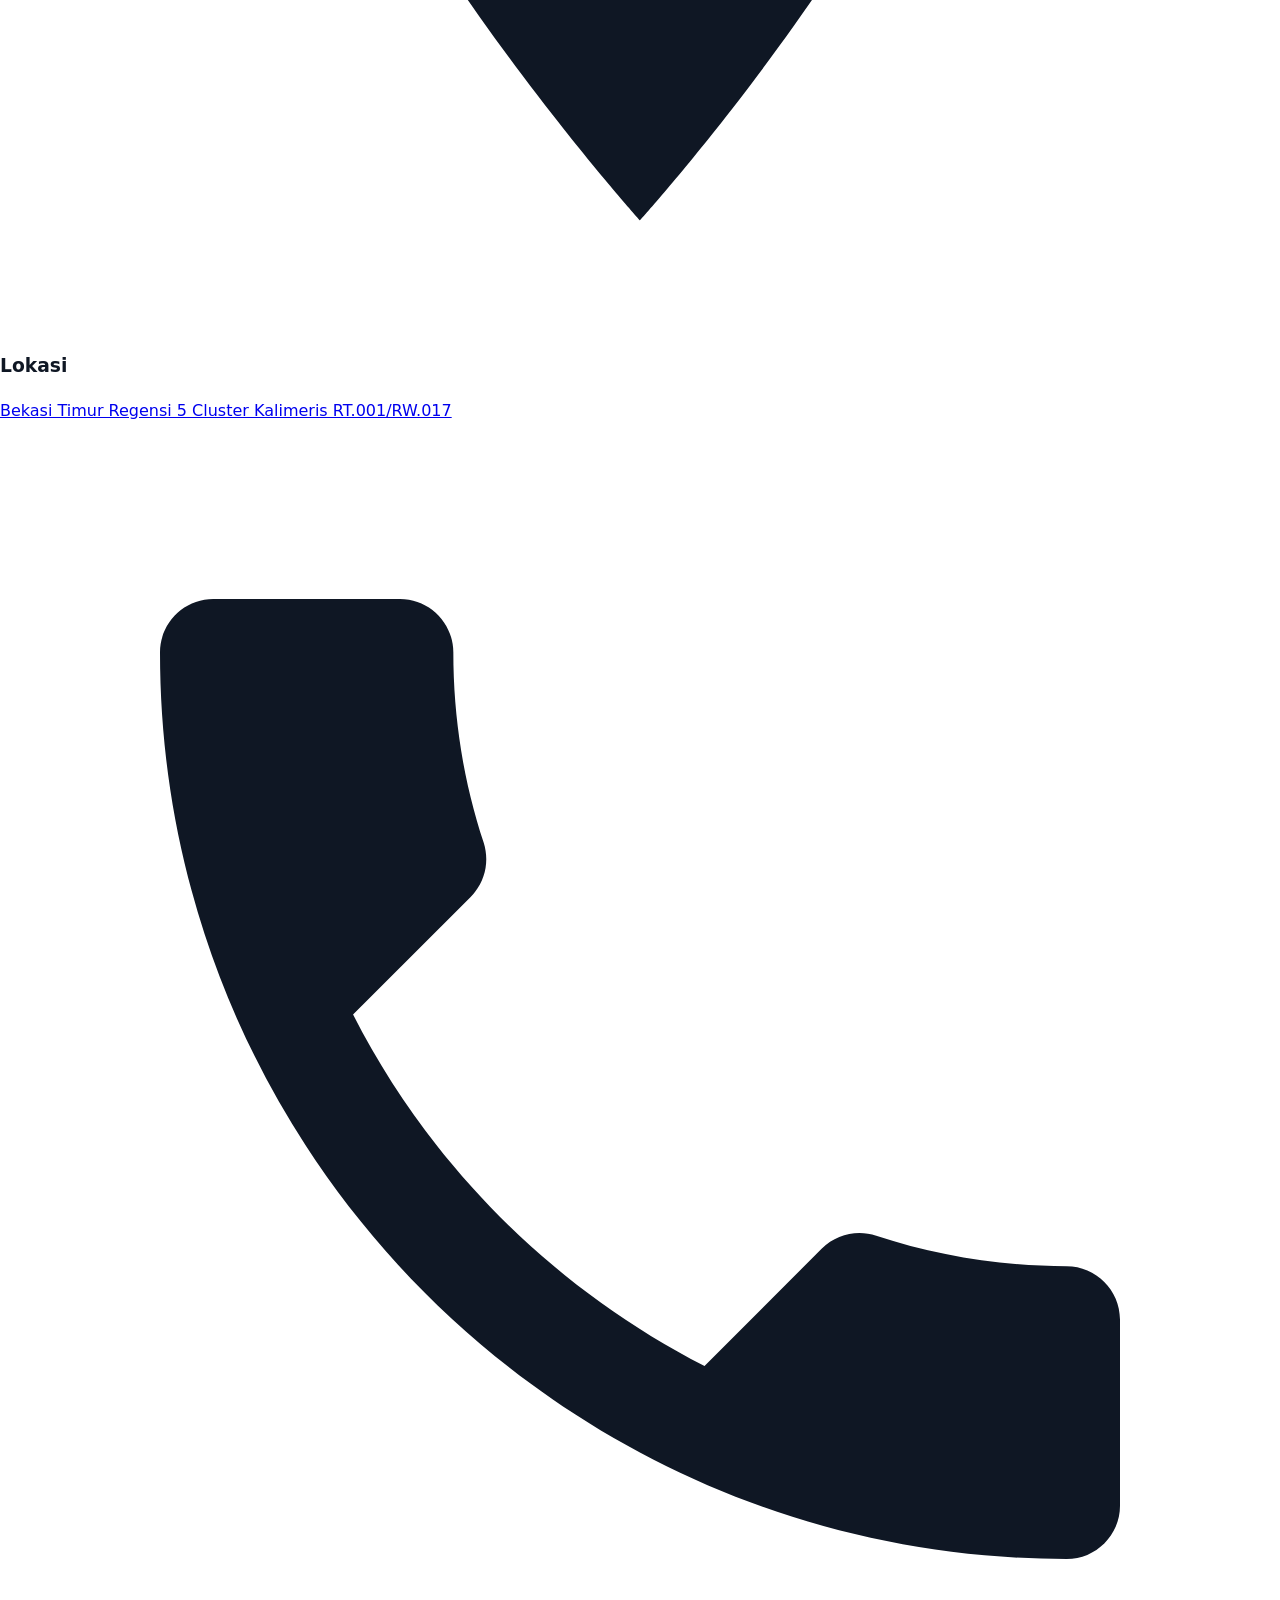
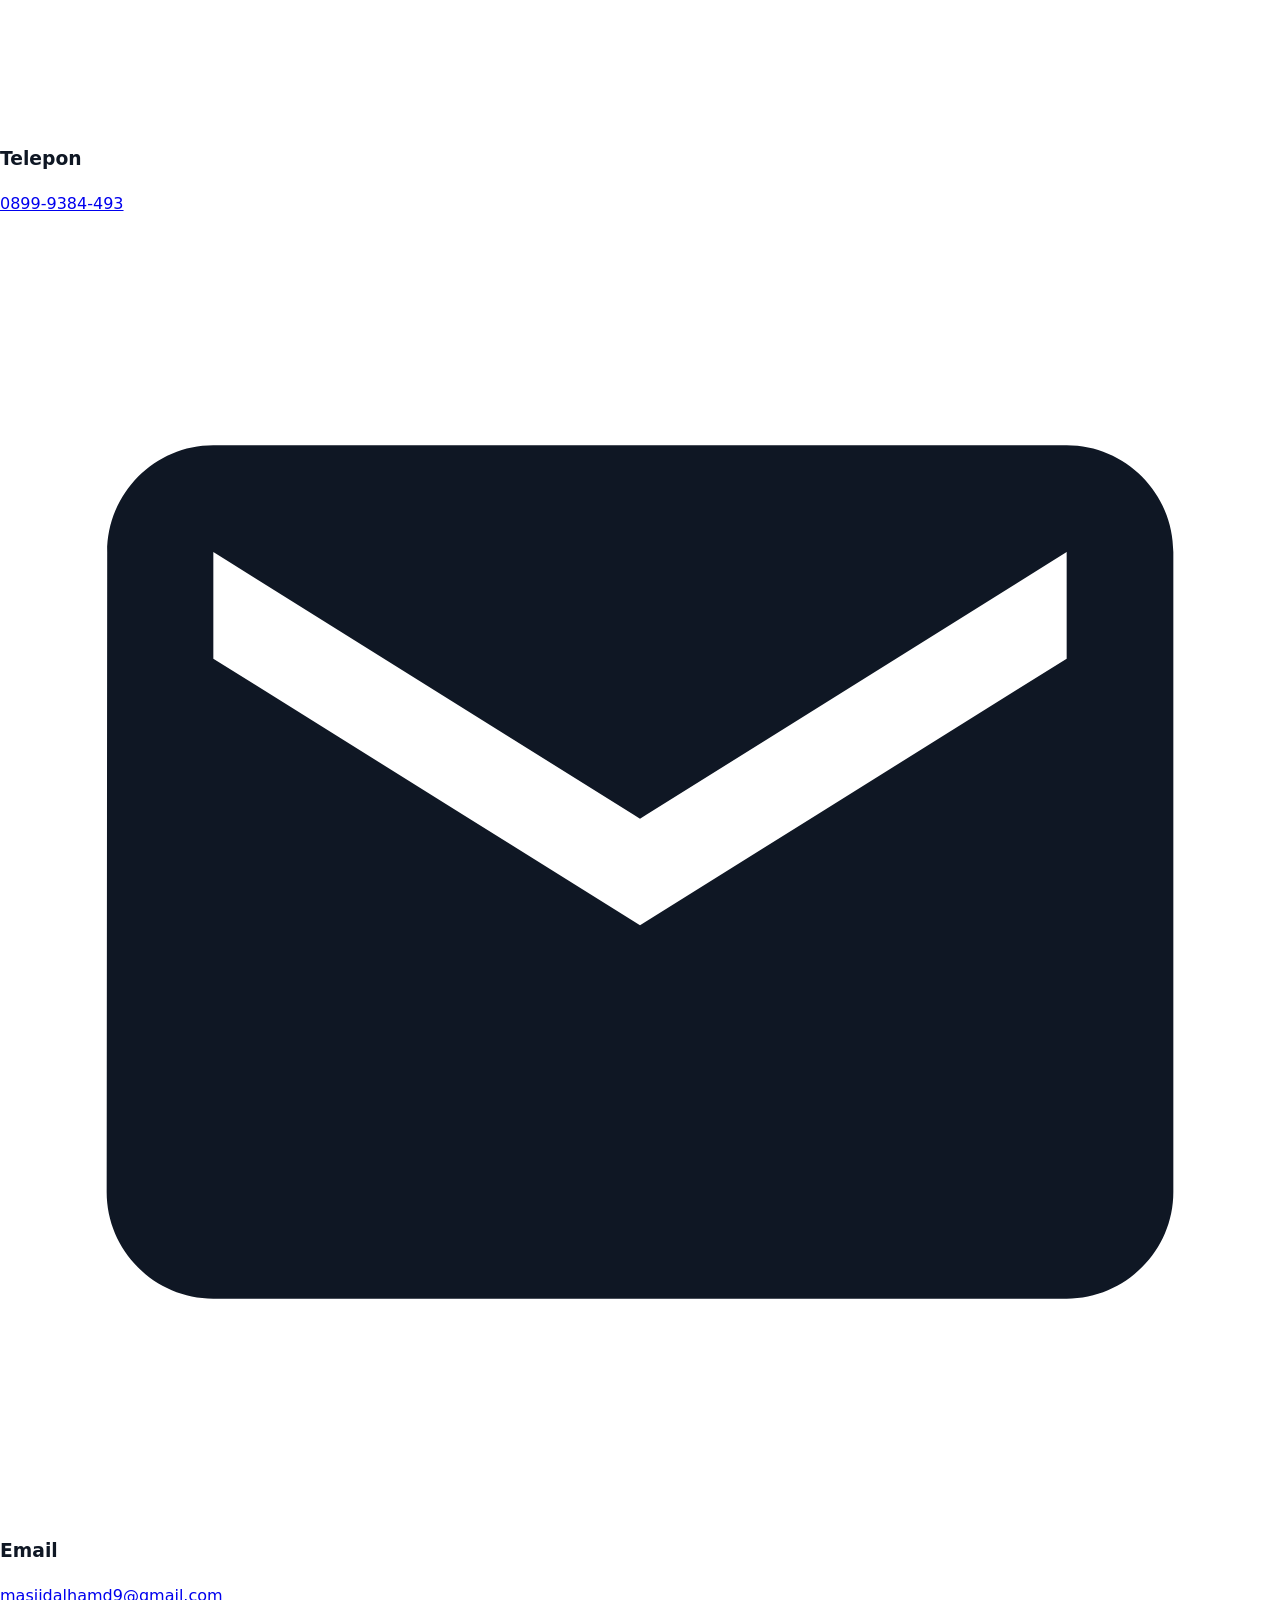
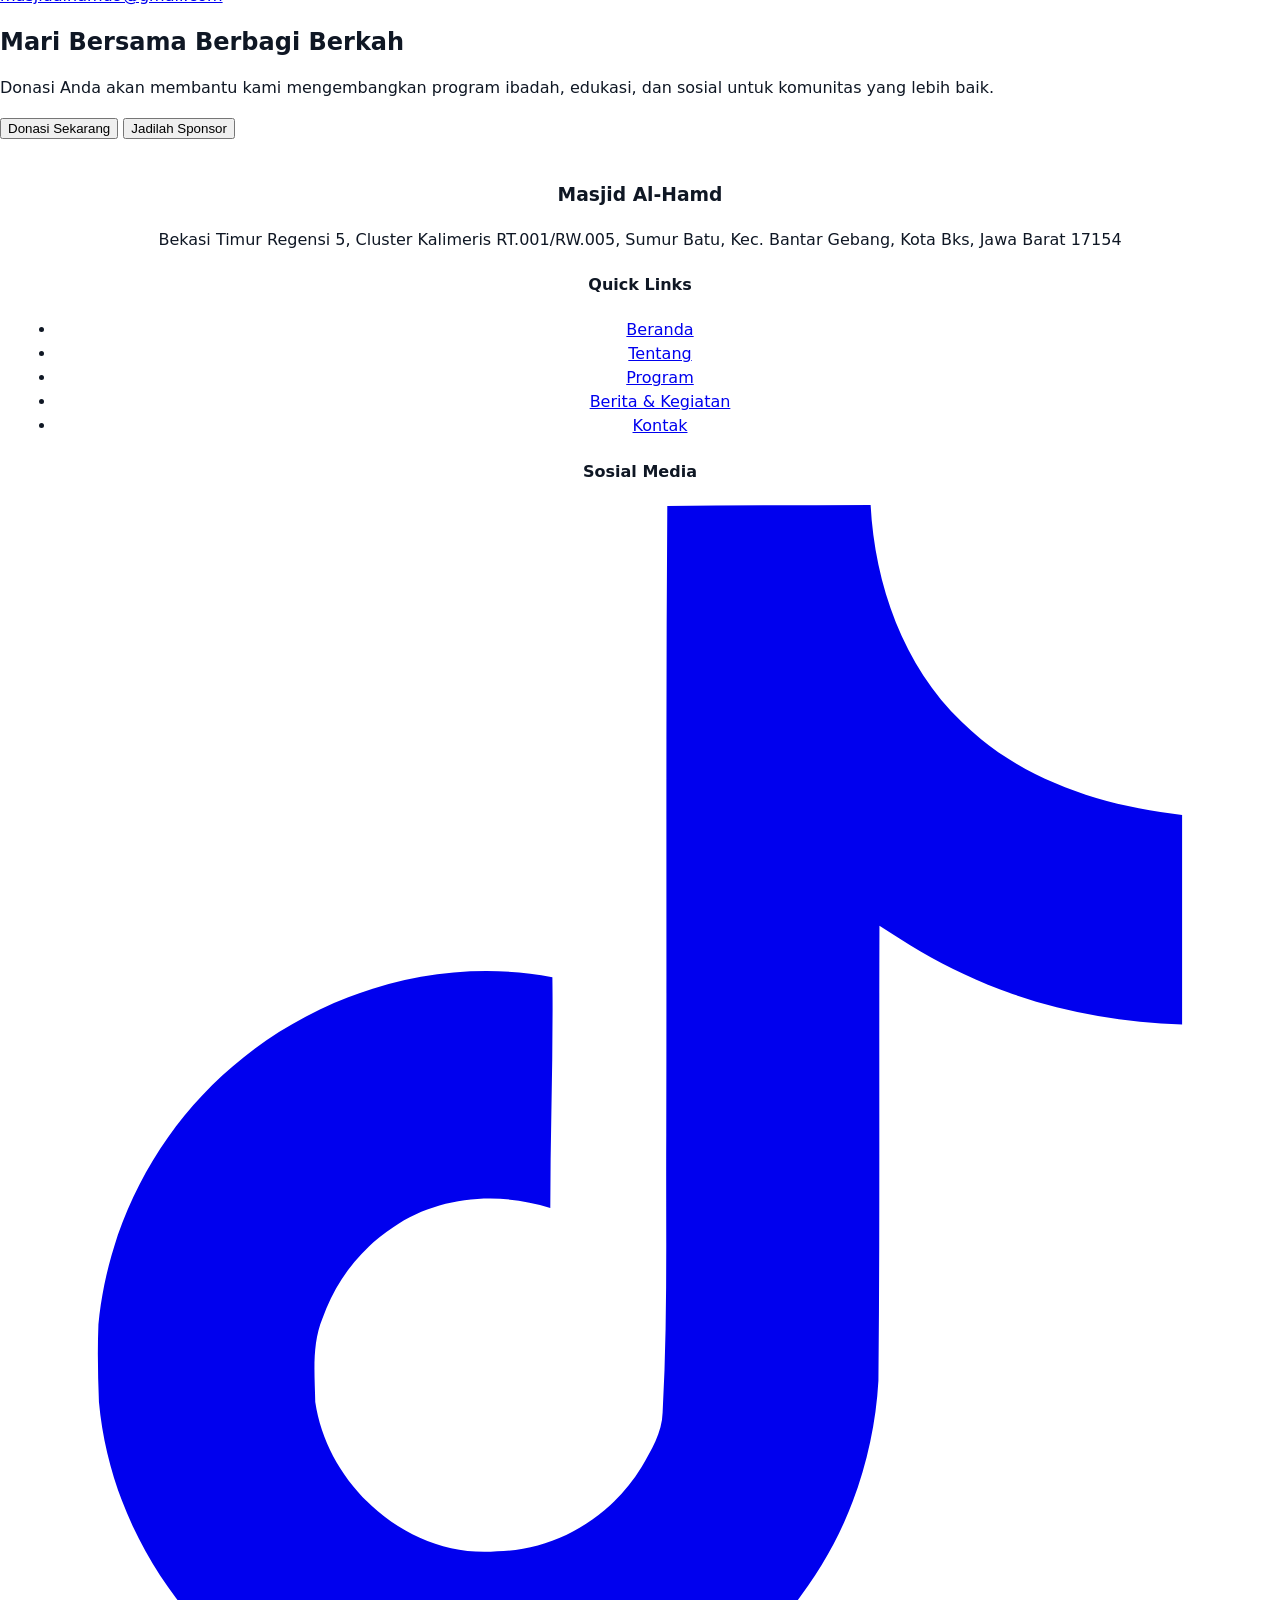
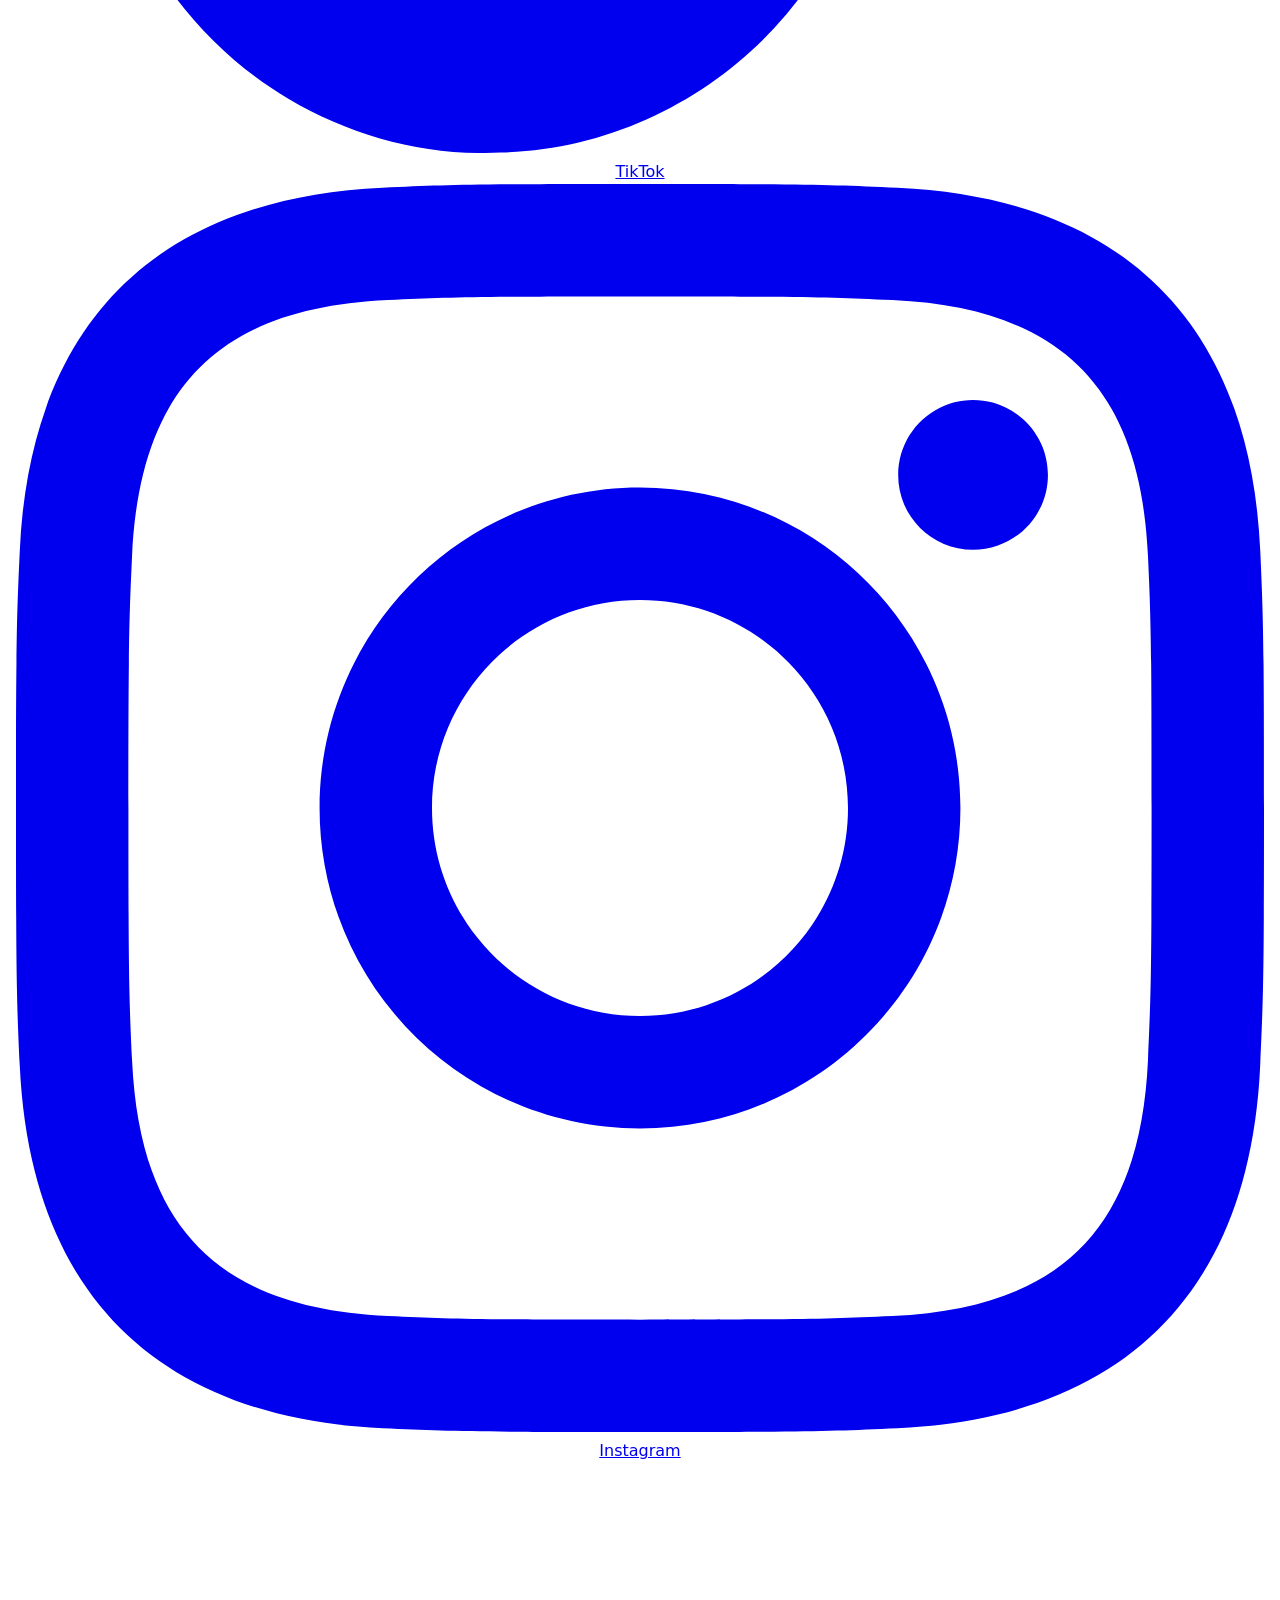
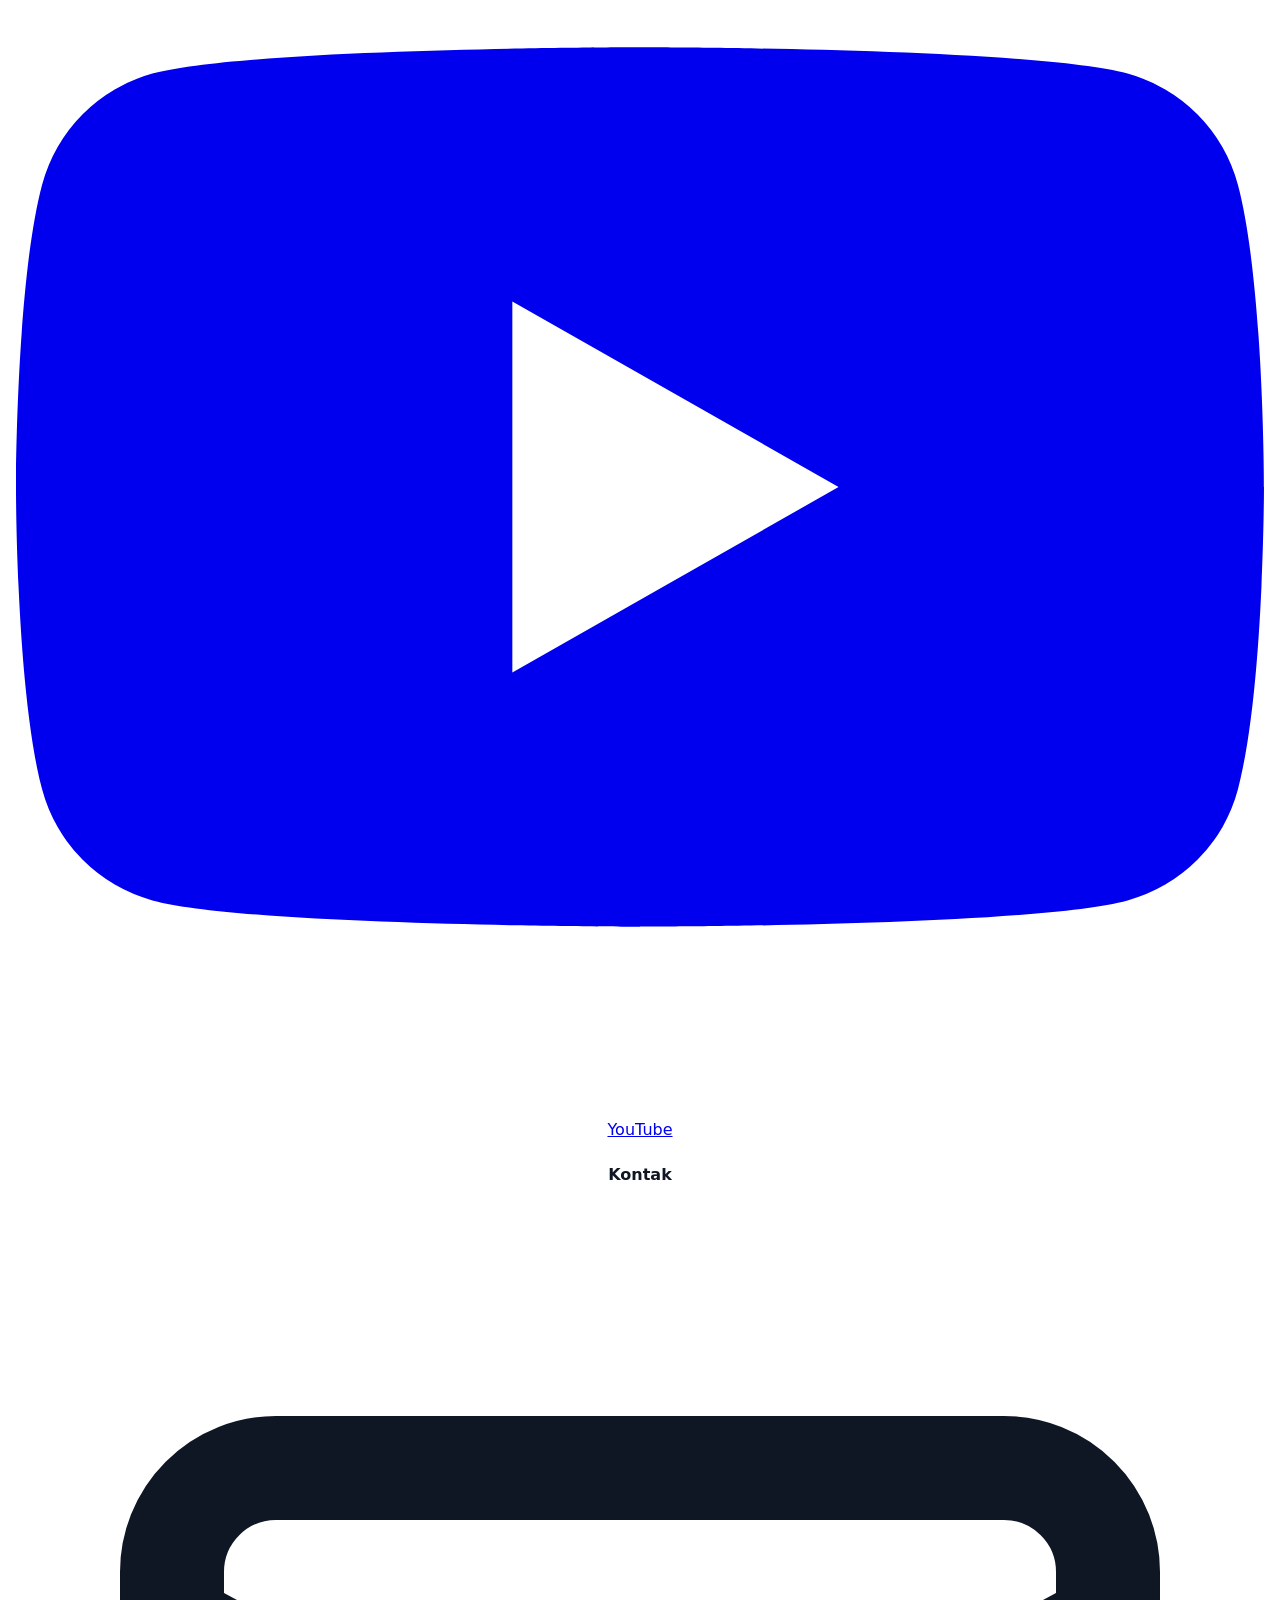
==== commit e4d4796e: "Refactor post1.html for Qurban 1447H event; delete post2.html and post3.html as part of content clea" ====
--- a/index.html
+++ b/index.html
@@ -169,53 +169,15 @@
           <p class="text-lg text-gray-600">Ikuti perkembangan terbaru dan program-program kami</p>
         </div>
 
-        <div class="grid md:grid-cols-3 gap-8">
+        <div class="grid md:grid-cols-1 gap-8 justify-center">
           <!-- Card 1 -->
-          <a href="posts/post1.html" class="group bg-white rounded-xl overflow-hidden shadow-sm hover:shadow-xl transition-all duration-300 transform hover:-translate-y-1">
-            <div class="h-48 bg-gradient-to-br from-amber-100 to-emerald-100 overflow-hidden">
-              <svg class="w-full h-full text-amber-300" fill="currentColor" viewBox="0 0 24 24">
-                <path d="M12 2C6.48 2 2 6.48 2 12s4.48 10 10 10 10-4.48 10-10S17.52 2 12 2z"/>
-              </svg>
+          <a href="posts/post1.html" class="group bg-white rounded-xl overflow-hidden shadow-sm hover:shadow-xl transition-all duration-300 transform hover:-translate-y-1 max-w-md mx-auto">
+            <div class="h-48 overflow-hidden">
+              <img src="https://indonesiaberbagi.id/wp-content/uploads/2023/05/Kambing-qurban-untuk-berapa-orang.jpg" alt="Kambing Qurban" class="w-full h-full object-cover">
             </div>
             <div class="p-6">
-              <h3 class="text-xl font-bold text-gray-900 mb-2 group-hover:text-emerald-600 transition-colors">Program Ramadhan</h3>
-              <p class="text-gray-600 mb-4">Rangkaian kegiatan special selama bulan Ramadhan untuk seluruh lapisan masyarakat dan keluarga.</p>
-              <span class="inline-flex items-center text-emerald-600 font-medium group-hover:gap-2 transition-all">
-                Baca selengkapnya <svg class="w-4 h-4" fill="none" stroke="currentColor" viewBox="0 0 24 24">
-                  <path stroke-linecap="round" stroke-linejoin="round" stroke-width="2" d="M9 5l7 7-7 7"></path>
-                </svg>
-              </span>
-            </div>
-          </a>
-
-          <!-- Card 2 -->
-          <a href="posts/post2.html" class="group bg-white rounded-xl overflow-hidden shadow-sm hover:shadow-xl transition-all duration-300 transform hover:-translate-y-1">
-            <div class="h-48 bg-gradient-to-br from-blue-100 to-emerald-100 overflow-hidden">
-              <svg class="w-full h-full text-blue-300" fill="currentColor" viewBox="0 0 24 24">
-                <path d="M19 3h-1V1h-2v2H8V1H6v2H5c-1.1 0-2 .9-2 2v14c0 1.1.9 2 2 2h14c1.1 0 2-.9 2-2V5c0-1.1-.9-2-2-2zm0 16H5V8h14v11z"/>
-              </svg>
-            </div>
-            <div class="p-6">
-              <h3 class="text-xl font-bold text-gray-900 mb-2 group-hover:text-emerald-600 transition-colors">Pengajian Mingguan</h3>
-              <p class="text-gray-600 mb-4">Setiap minggu kami mengadakan pengajian dengan topik-topik yang bermanfaat dan relevan dengan kehidupan.</p>
-              <span class="inline-flex items-center text-emerald-600 font-medium group-hover:gap-2 transition-all">
-                Baca selengkapnya <svg class="w-4 h-4" fill="none" stroke="currentColor" viewBox="0 0 24 24">
-                  <path stroke-linecap="round" stroke-linejoin="round" stroke-width="2" d="M9 5l7 7-7 7"></path>
-                </svg>
-              </span>
-            </div>
-          </a>
-
-          <!-- Card 3 -->
-          <a href="posts/post3.html" class="group bg-white rounded-xl overflow-hidden shadow-sm hover:shadow-xl transition-all duration-300 transform hover:-translate-y-1">
-            <div class="h-48 bg-gradient-to-br from-red-100 to-emerald-100 overflow-hidden">
-              <svg class="w-full h-full text-red-300" fill="currentColor" viewBox="0 0 24 24">
-                <path d="M20 13H4c-.55 0-1 .45-1 1v6c0 1.1.9 2 2 2h14c1.1 0 2-.9 2-2v-6c0-.55-.45-1-1-1z"/>
-              </svg>
-            </div>
-            <div class="p-6">
-              <h3 class="text-xl font-bold text-gray-900 mb-2 group-hover:text-emerald-600 transition-colors">Program Sosial</h3>
-              <p class="text-gray-600 mb-4">Komitmen kami untuk membantu sesama melalui berbagai program donasi dan pemberdayaan ekonomi masyarakat.</p>
+              <h3 class="text-xl font-bold text-gray-900 mb-2 group-hover:text-emerald-600 transition-colors">Serah Terima Qurban 1447H</h3>
+              <p class="text-gray-600 mb-4">Dokumentasi lengkap serah terima hewan qurban dari para donatur untuk Idul Adha 1447H.</p>
               <span class="inline-flex items-center text-emerald-600 font-medium group-hover:gap-2 transition-all">
                 Baca selengkapnya <svg class="w-4 h-4" fill="none" stroke="currentColor" viewBox="0 0 24 24">
                   <path stroke-linecap="round" stroke-linejoin="round" stroke-width="2" d="M9 5l7 7-7 7"></path>
@@ -284,38 +246,58 @@
       <div class="grid md:grid-cols-4 gap-8 mb-8">
         <div>
           <h3 class="text-white font-bold text-lg mb-4">Masjid Al-Hamd</h3>
-          <p class="text-gray-400">Bekasi Timur Regensi 5, Cluster Kalimeris RT.001/RW.005, Sumur Batu, Kec. Bantar Gebang, Kota Bks, Jawa Barat 17154</p>
+          <p class="text-gray-400 text-sm leading-relaxed">Bekasi Timur Regensi 5, Cluster Kalimeris RT.001/RW.005, Sumur Batu, Kec. Bantar Gebang, Kota Bks, Jawa Barat 17154</p>
         </div>
         <div>
-          <h4 class="text-white font-bold mb-4">Menu</h4>
+          <h4 class="text-white font-bold mb-4">Quick Links</h4>
           <ul class="space-y-2">
-            <li><a href="index.html" class="hover:text-white transition-colors">Beranda</a></li>
-            <li><a href="#tentang" class="hover:text-white transition-colors">Tentang</a></li>
-            <li><a href="#berita" class="hover:text-white transition-colors">Berita</a></li>
-          </ul>
-        </div>
-        <div>
-          <h4 class="text-white font-bold mb-4">Tautan</h4>
-          <ul class="space-y-2">
-            <li><a href="#kontak" class="hover:text-white transition-colors">Kontak</a></li>
-            <li><a href="#donasi" class="hover:text-white transition-colors">Donasi</a></li>
-            <li><a href="#" class="hover:text-white transition-colors">Karir</a></li>
+            <li><a href="index.html" class="hover:text-white transition-colors text-sm">Beranda</a></li>
+            <li><a href="#tentang" class="hover:text-white transition-colors text-sm">Tentang</a></li>
+            <li><a href="#programs" class="hover:text-white transition-colors text-sm">Program</a></li>
+            <li><a href="#berita" class="hover:text-white transition-colors text-sm">Berita & Kegiatan</a></li>
+            <li><a href="#kontak" class="hover:text-white transition-colors text-sm">Kontak</a></li>
           </ul>
         </div>
         <div>
           <h4 class="text-white font-bold mb-4">Sosial Media</h4>
-          <div class="flex gap-4">
-            <a href="https://www.tiktok.com/@masjid.alhamd" class="hover:text-white transition-colors">Tiktok</a>
-            <a href="https://www.instagram.com/masjidalhamd/" class="hover:text-white transition-colors" target="_blank">Instagram</a>
-            <a href="https://www.youtube.com/@masjidal-hamd" class="hover:text-white transition-colors">YouTube</a>
+          <div class="flex flex-col gap-2">
+            <a href="https://www.tiktok.com/@masjid.alhamd" class="hover:text-white transition-colors text-sm flex items-center gap-2">
+              <svg class="w-4 h-4" fill="currentColor" viewBox="0 0 24 24"><path d="M12.525.02c1.31-.02 2.61-.01 3.91-.02.08 1.53.63 3.09 1.75 4.17 1.12 1.11 2.7 1.62 4.24 1.79v4.03c-1.44-.05-2.89-.35-4.2-.97-.57-.26-1.1-.59-1.62-.93-.01 2.92.01 5.84-.02 8.75-.08 1.4-.54 2.79-1.35 3.94-1.31 1.92-3.58 3.17-5.91 3.21-1.43.08-2.86-.31-4.08-1.03-2.02-1.19-3.44-3.37-3.65-5.71-.02-.5-.03-1-.01-1.49.18-1.9 1.12-3.72 2.58-4.96 1.66-1.44 3.98-2.13 6.15-1.72.02 1.48-.04 2.96-.04 4.44-.99-.32-2.15-.23-3.02.37-.63.41-1.11 1.04-1.36 1.75-.21.51-.15 1.07-.14 1.61.24 1.64 1.82 3.02 3.5 2.87 1.12-.01 2.19-.66 2.77-1.61.19-.33.4-.67.41-1.06.1-1.79.06-3.57.07-5.36.01-4.03-.01-8.05.02-12.07z"/></svg>
+              TikTok
+            </a>
+            <a href="https://www.instagram.com/masjidalhamd/" class="hover:text-white transition-colors text-sm flex items-center gap-2" target="_blank">
+              <svg class="w-4 h-4" fill="currentColor" viewBox="0 0 24 24"><path d="M12 2.163c3.204 0 3.584.012 4.85.07 3.252.148 4.771 1.691 4.919 4.919.058 1.265.069 1.645.069 4.849 0 3.205-.012 3.584-.069 4.849-.149 3.225-1.664 4.771-4.919 4.919-1.266.058-1.644.07-4.85.07-3.204 0-3.584-.012-4.849-.07-3.26-.149-4.771-1.699-4.919-4.92-.058-1.265-.07-1.644-.07-4.849 0-3.204.013-3.583.07-4.849.149-3.227 1.664-4.771 4.919-4.919 1.266-.057 1.645-.069 4.849-.069zm0-2.163c-3.259 0-3.667.014-4.947.072-4.358.2-6.78 2.618-6.98 6.98-.059 1.281-.073 1.689-.073 4.948 0 3.259.014 3.668.072 4.948.2 4.358 2.618 6.78 6.98 6.98 1.281.058 1.689.072 4.948.072 3.259 0 3.668-.014 4.948-.072 4.354-.2 6.782-2.618 6.979-6.98.059-1.28.073-1.689.073-4.948 0-3.259-.014-3.667-.072-4.947-.196-4.354-2.617-6.78-6.979-6.98-1.281-.059-1.69-.073-4.949-.073zm0 5.838c-3.403 0-6.162 2.759-6.162 6.162s2.759 6.163 6.162 6.163 6.162-2.759 6.162-6.163c0-3.403-2.759-6.162-6.162-6.162zm0 10.162c-2.209 0-4-1.79-4-4 0-2.209 1.791-4 4-4s4 1.791 4 4c0 2.21-1.791 4-4 4zm6.406-11.845c-.796 0-1.441.645-1.441 1.44s.645 1.44 1.441 1.44c.795 0 1.439-.645 1.439-1.44s-.644-1.44-1.439-1.44z"/></svg>
+              Instagram
+            </a>
+            <a href="https://www.youtube.com/@masjidal-hamd" class="hover:text-white transition-colors text-sm flex items-center gap-2">
+              <svg class="w-4 h-4" fill="currentColor" viewBox="0 0 24 24"><path d="M23.498 6.186a3.016 3.016 0 0 0-2.122-2.136C19.505 3.545 12 3.545 12 3.545s-7.505 0-9.377.505A3.017 3.017 0 0 0 .502 6.186C0 8.07 0 12 0 12s0 3.93.502 5.814a3.016 3.016 0 0 0 2.122 2.136c1.871.505 9.376.505 9.376.505s7.505 0 9.377-.505a3.015 3.015 0 0 0 2.122-2.136C24 15.93 24 12 24 12s0-3.93-.502-5.814zM9.545 15.568V8.432L15.818 12l-6.273 3.568z"/></svg>
+              YouTube
+            </a>
+          </div>
+        </div>
+        <div>
+          <h4 class="text-white font-bold mb-4">Kontak</h4>
+          <div class="space-y-2 text-sm">
+            <p class="flex items-center gap-2">
+              <svg class="w-4 h-4 text-emerald-400" fill="none" stroke="currentColor" viewBox="0 0 24 24">
+                <path stroke-linecap="round" stroke-linejoin="round" stroke-width="2" d="M3 8l7.89 4.26a2 2 0 002.22 0L21 8M5 19h14a2 2 0 002-2V7a2 2 0 00-2-2H5a2 2 0 00-2 2v10a2 2 0 002 2z"/>
+              </svg>
+              info@masjidalhamd.com
+            </p>
+            <p class="flex items-center gap-2">
+              <svg class="w-4 h-4 text-emerald-400" fill="none" stroke="currentColor" viewBox="0 0 24 24">
+                <path stroke-linecap="round" stroke-linejoin="round" stroke-width="2" d="M3 5a2 2 0 012-2h3.28a1 1 0 01.948.684l1.498 4.493a1 1 0 01-.502 1.21l-2.257 1.13a11.042 11.042 0 005.516 5.516l1.13-2.257a1 1 0 011.21-.502l4.493 1.498a1 1 0 01.684.949V19a2 2 0 01-2 2h-1C9.716 21 3 14.284 3 6V5z"/>
+              </svg>
+              +62 812-3456-7890
+            </p>
           </div>
         </div>
       </div>
       <div class="border-t border-gray-700 pt-8 flex flex-col md:flex-row justify-between items-center gap-4">
-        <p>&copy; 2026 Masjid Al-Hamd. Semua hak dilindungi.</p>
+        <p class="text-sm">&copy; 2026 Masjid Al-Hamd. Semua hak dilindungi.</p>
         <div class="flex gap-6">
-          <a href="#" class="hover:text-white transition-colors">Kebijakan Privasi</a>
-          <a href="#" class="hover:text-white transition-colors">Syarat & Ketentuan</a>
+          <a href="#" class="hover:text-white transition-colors text-sm">Kebijakan Privasi</a>
+          <a href="#" class="hover:text-white transition-colors text-sm">Syarat & Ketentuan</a>
         </div>
       </div>
     </div>
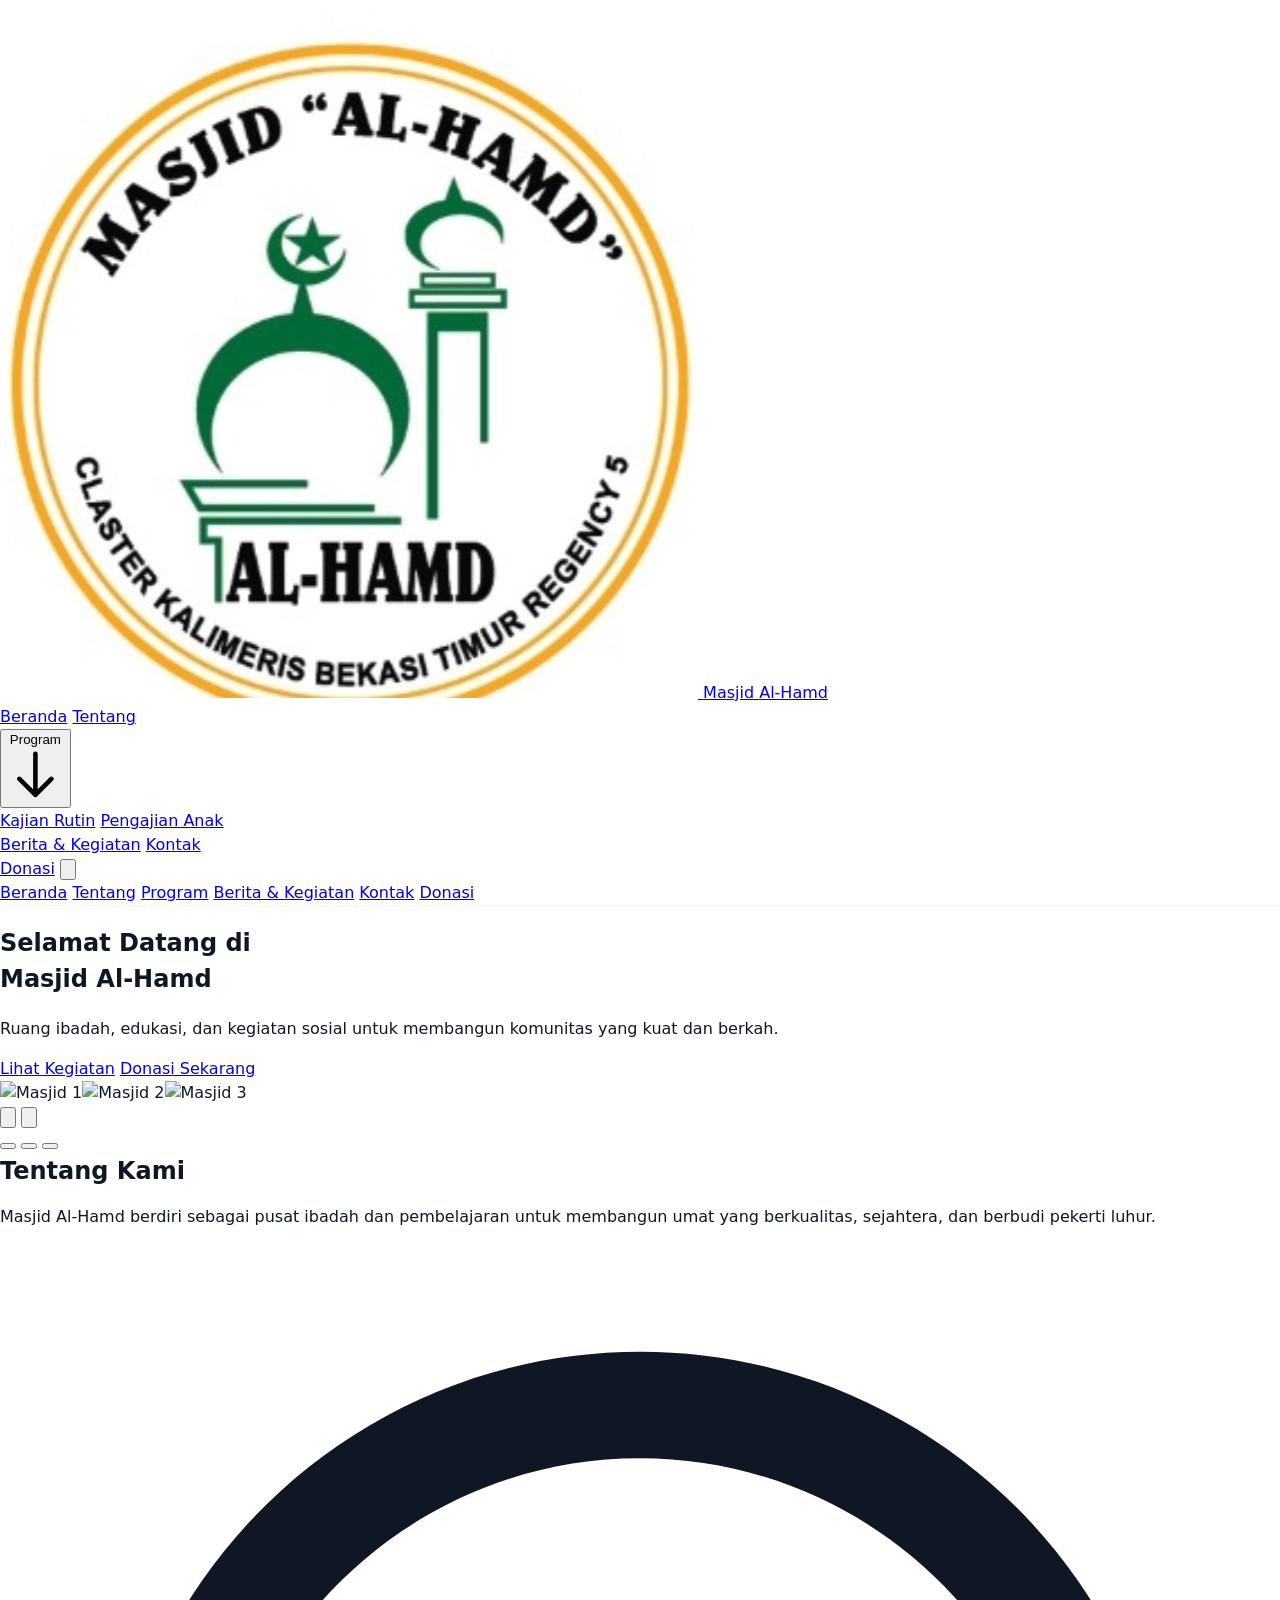
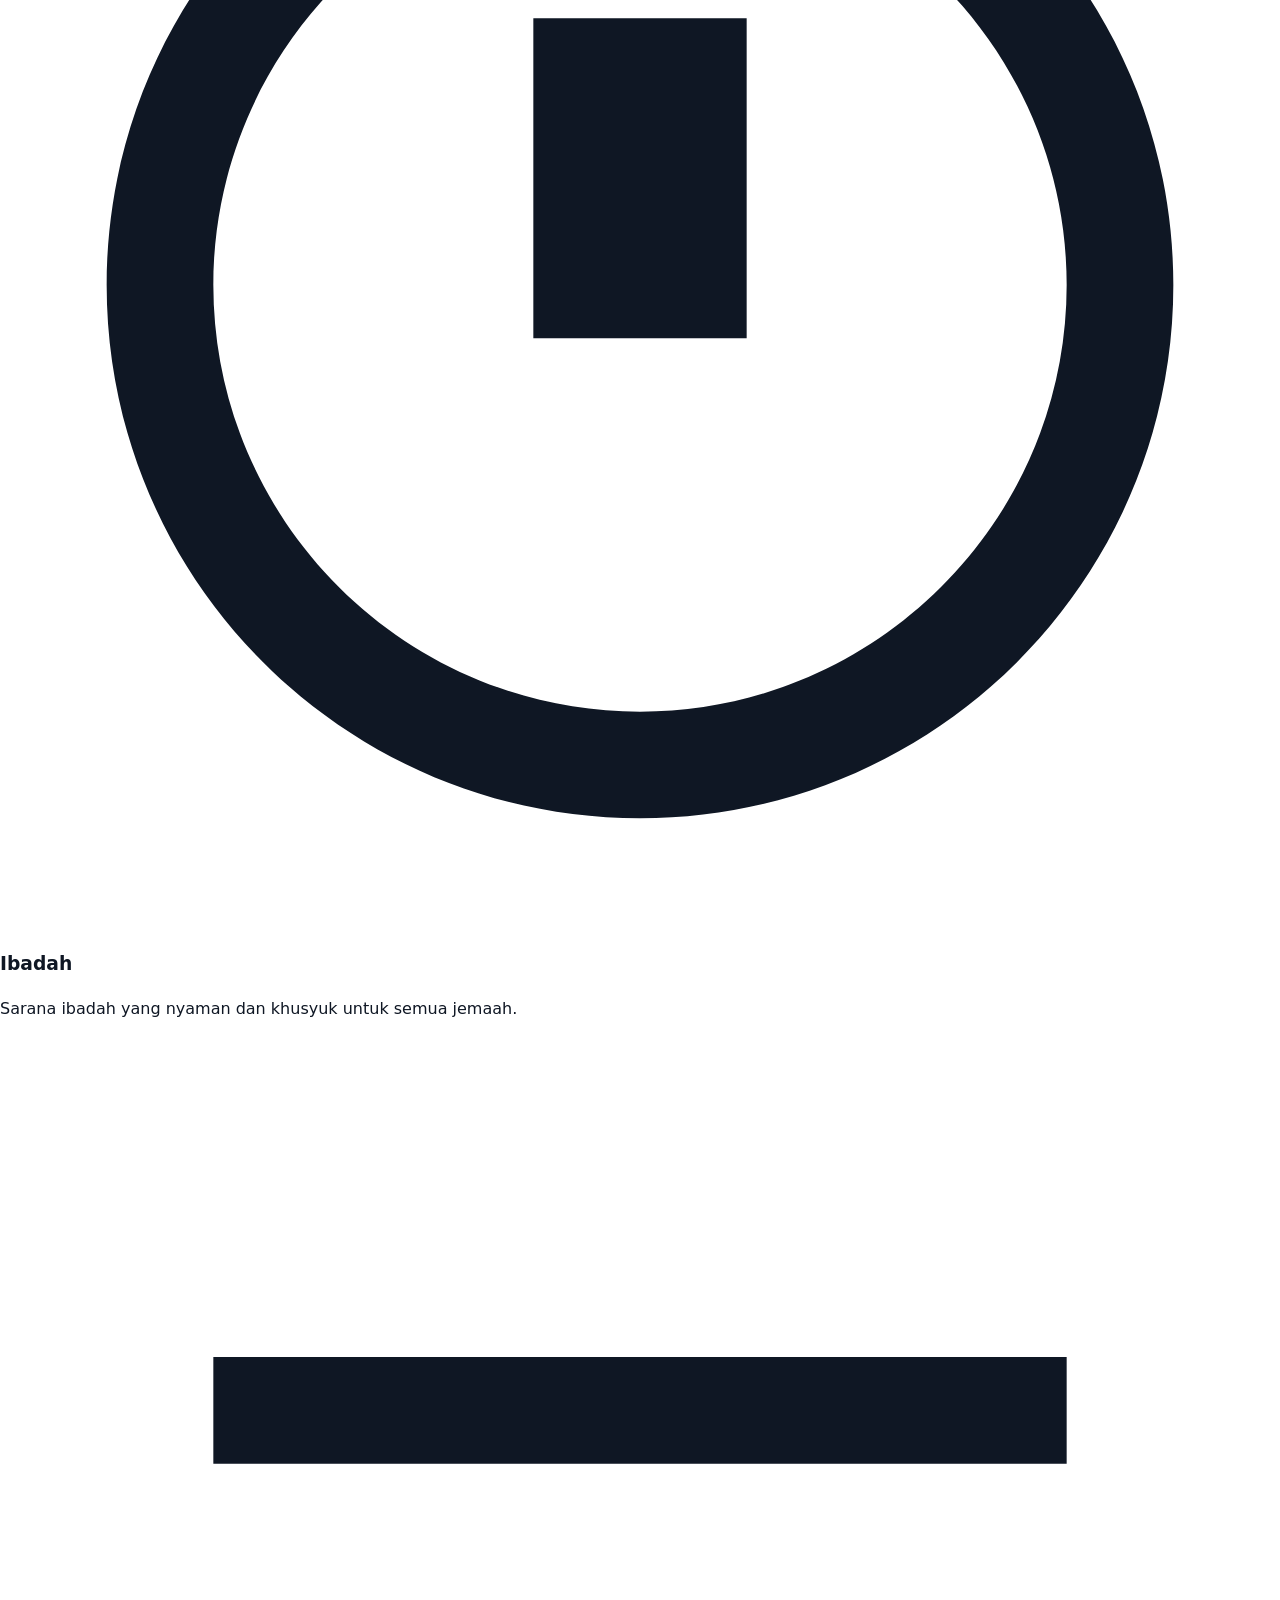
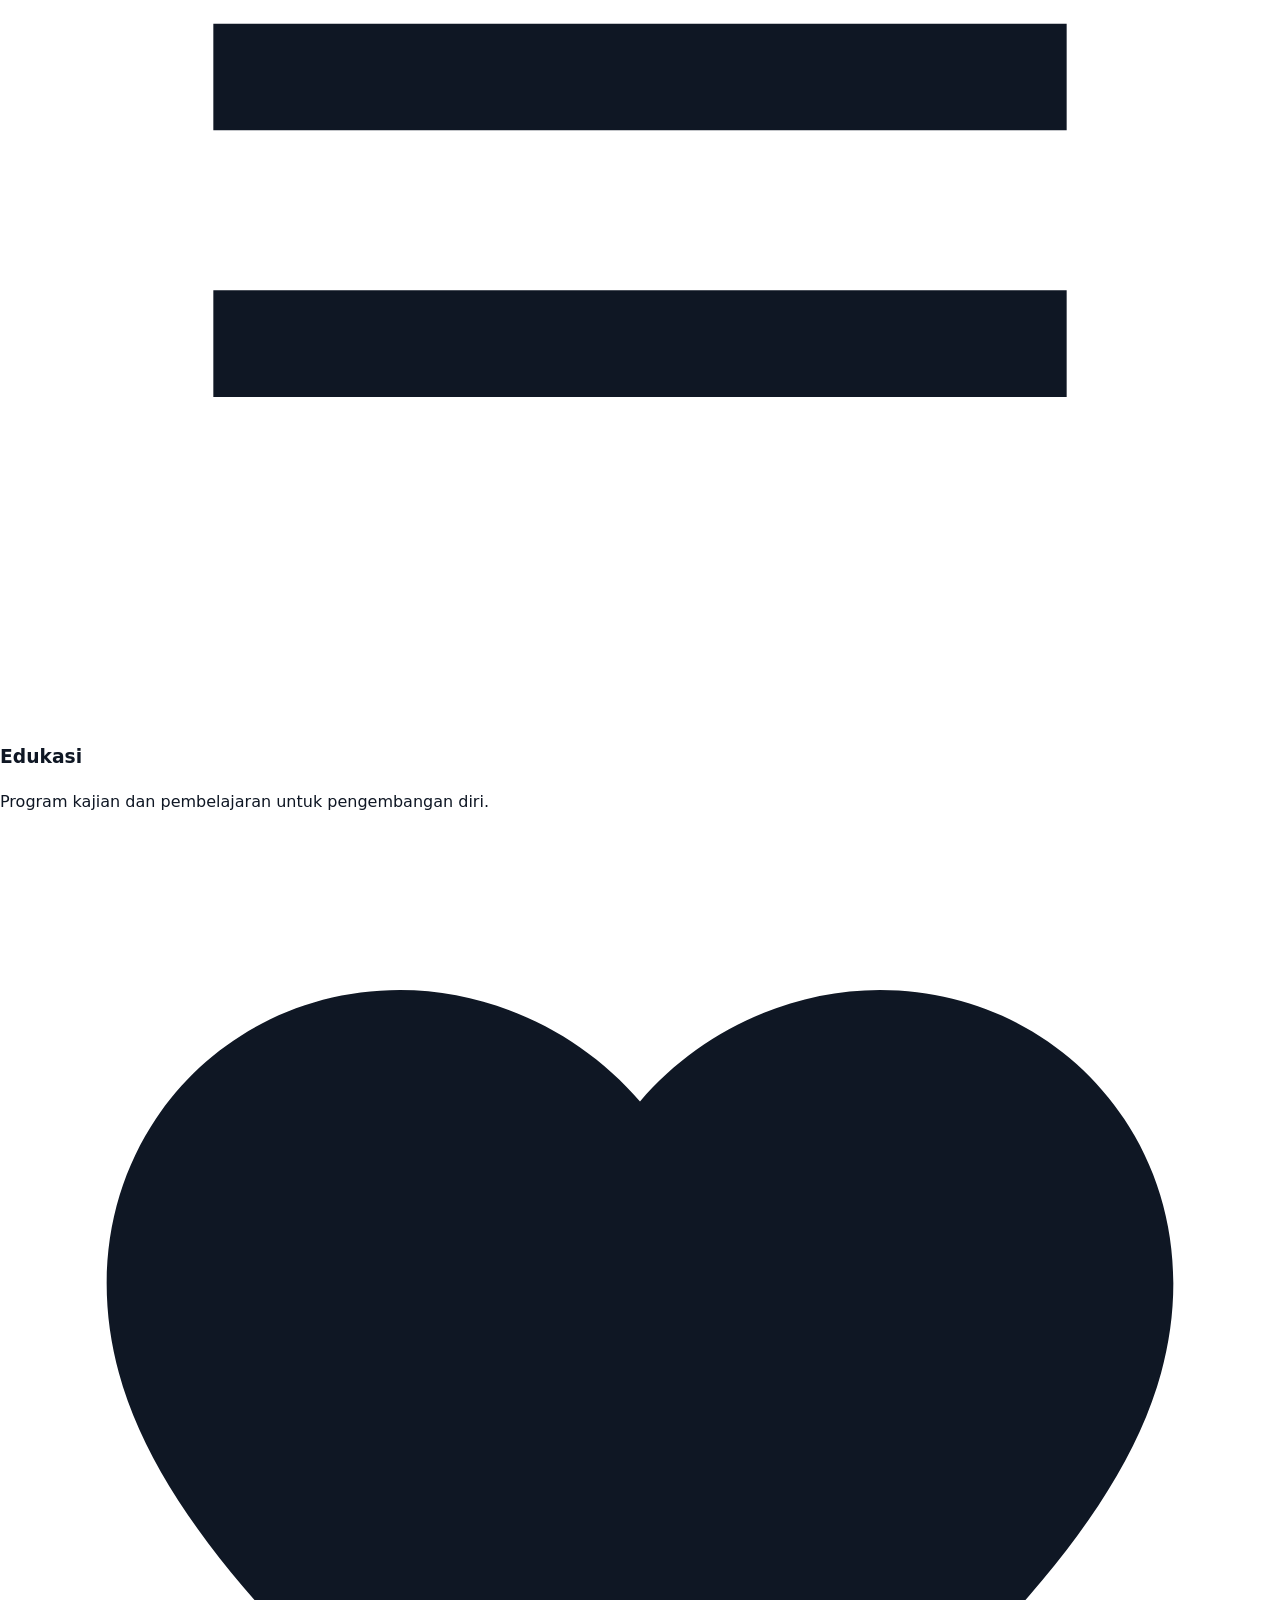
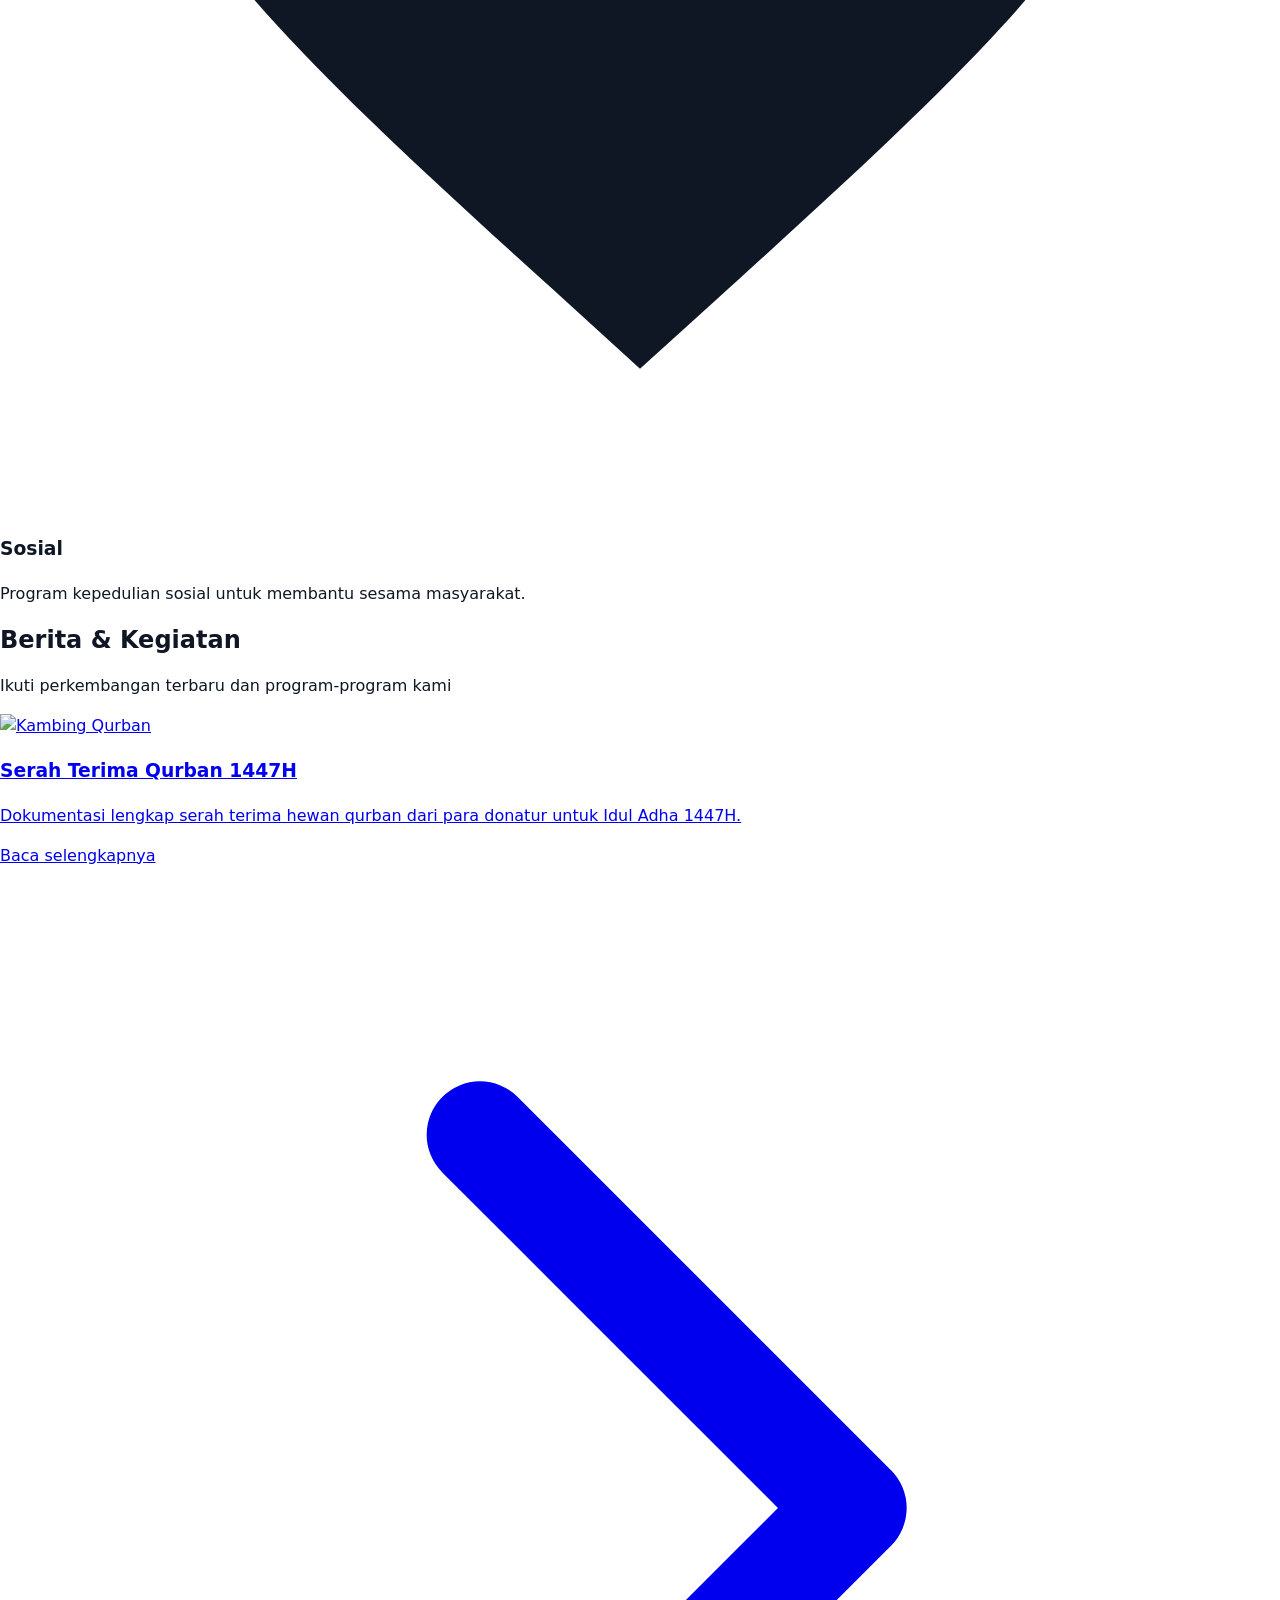
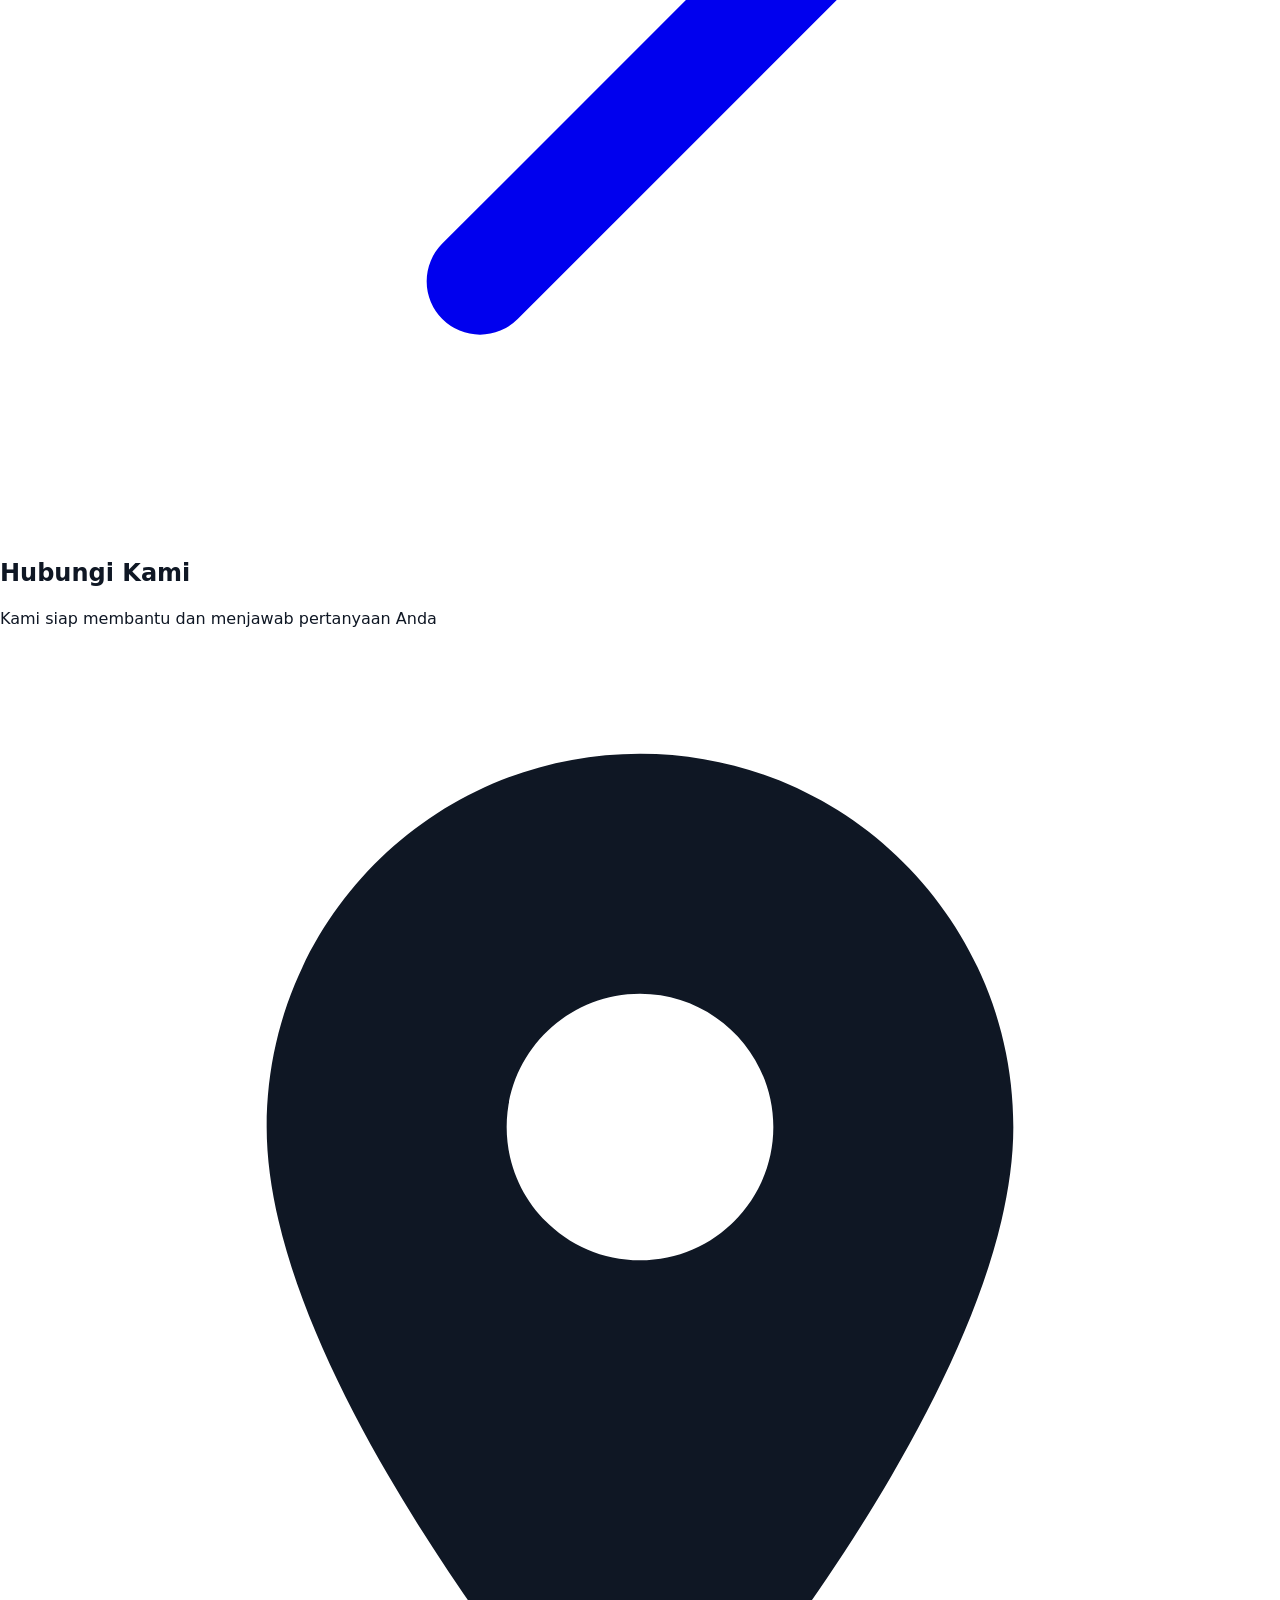
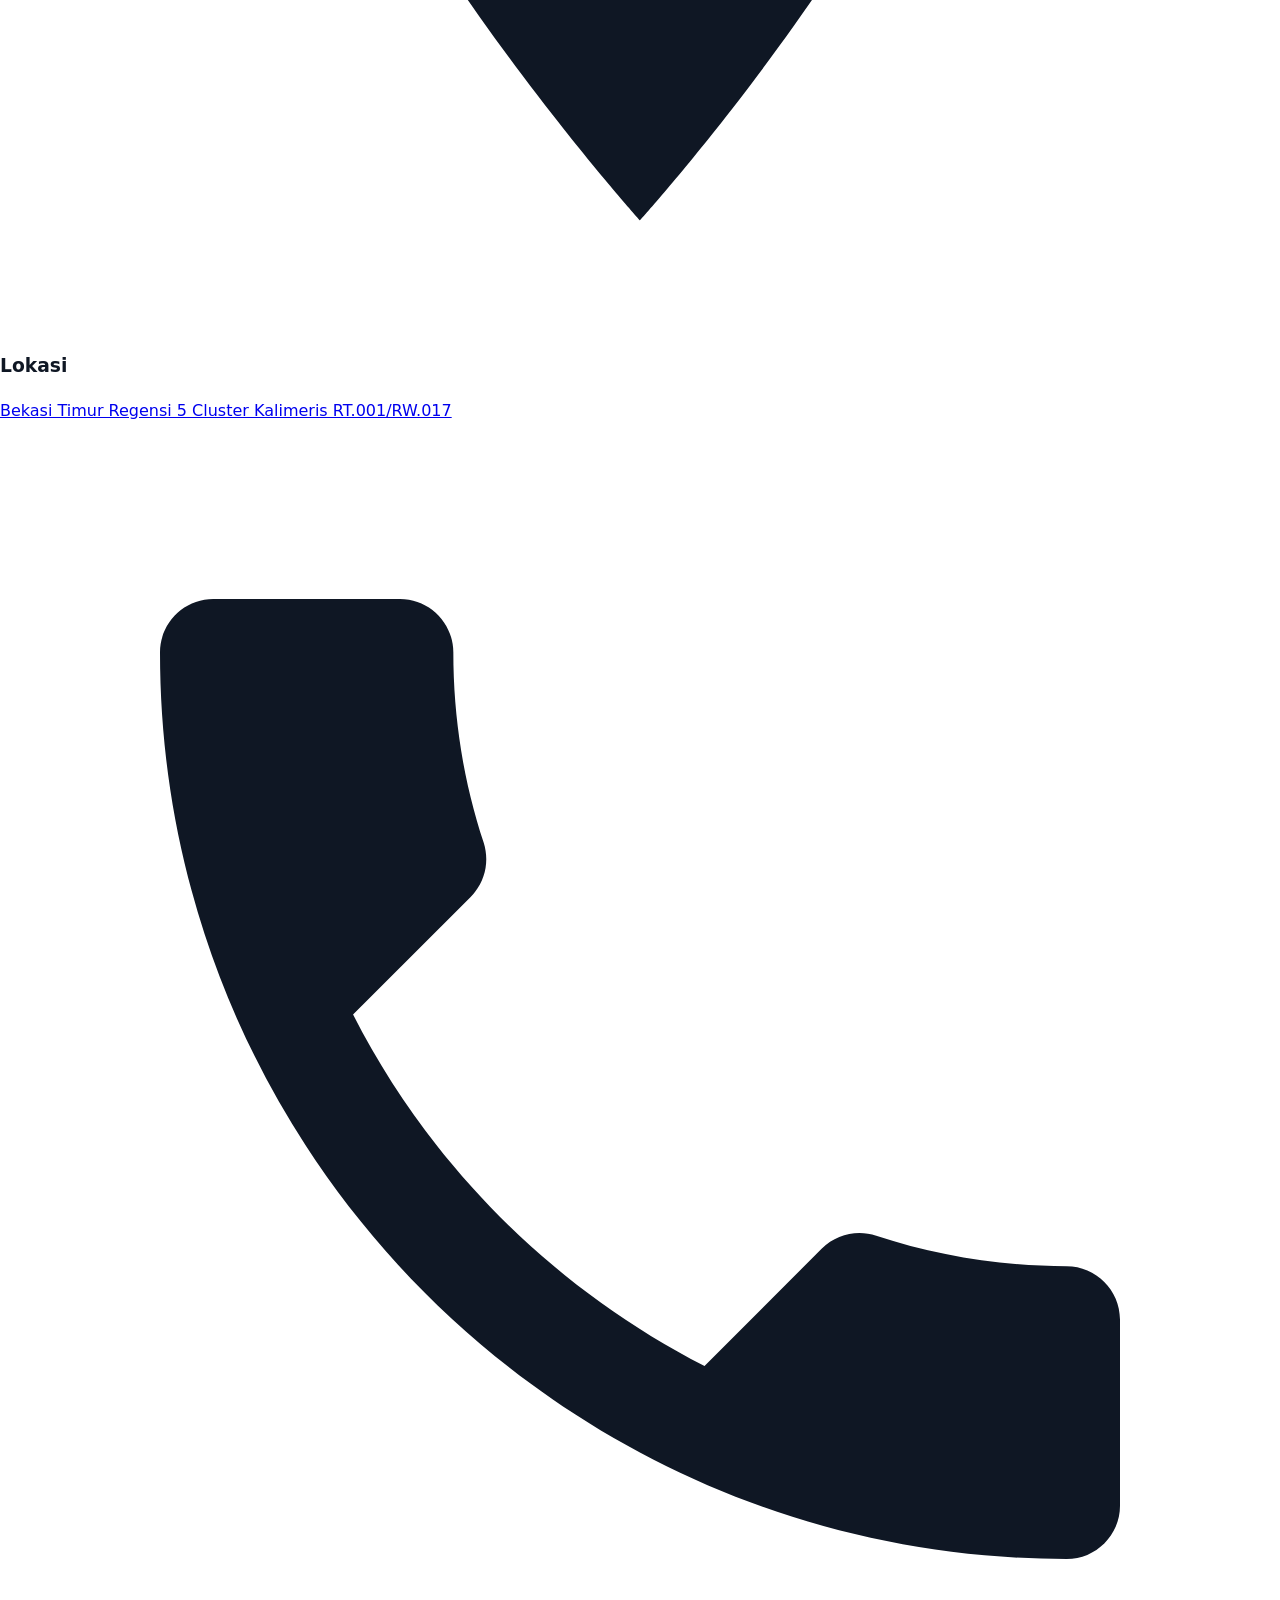
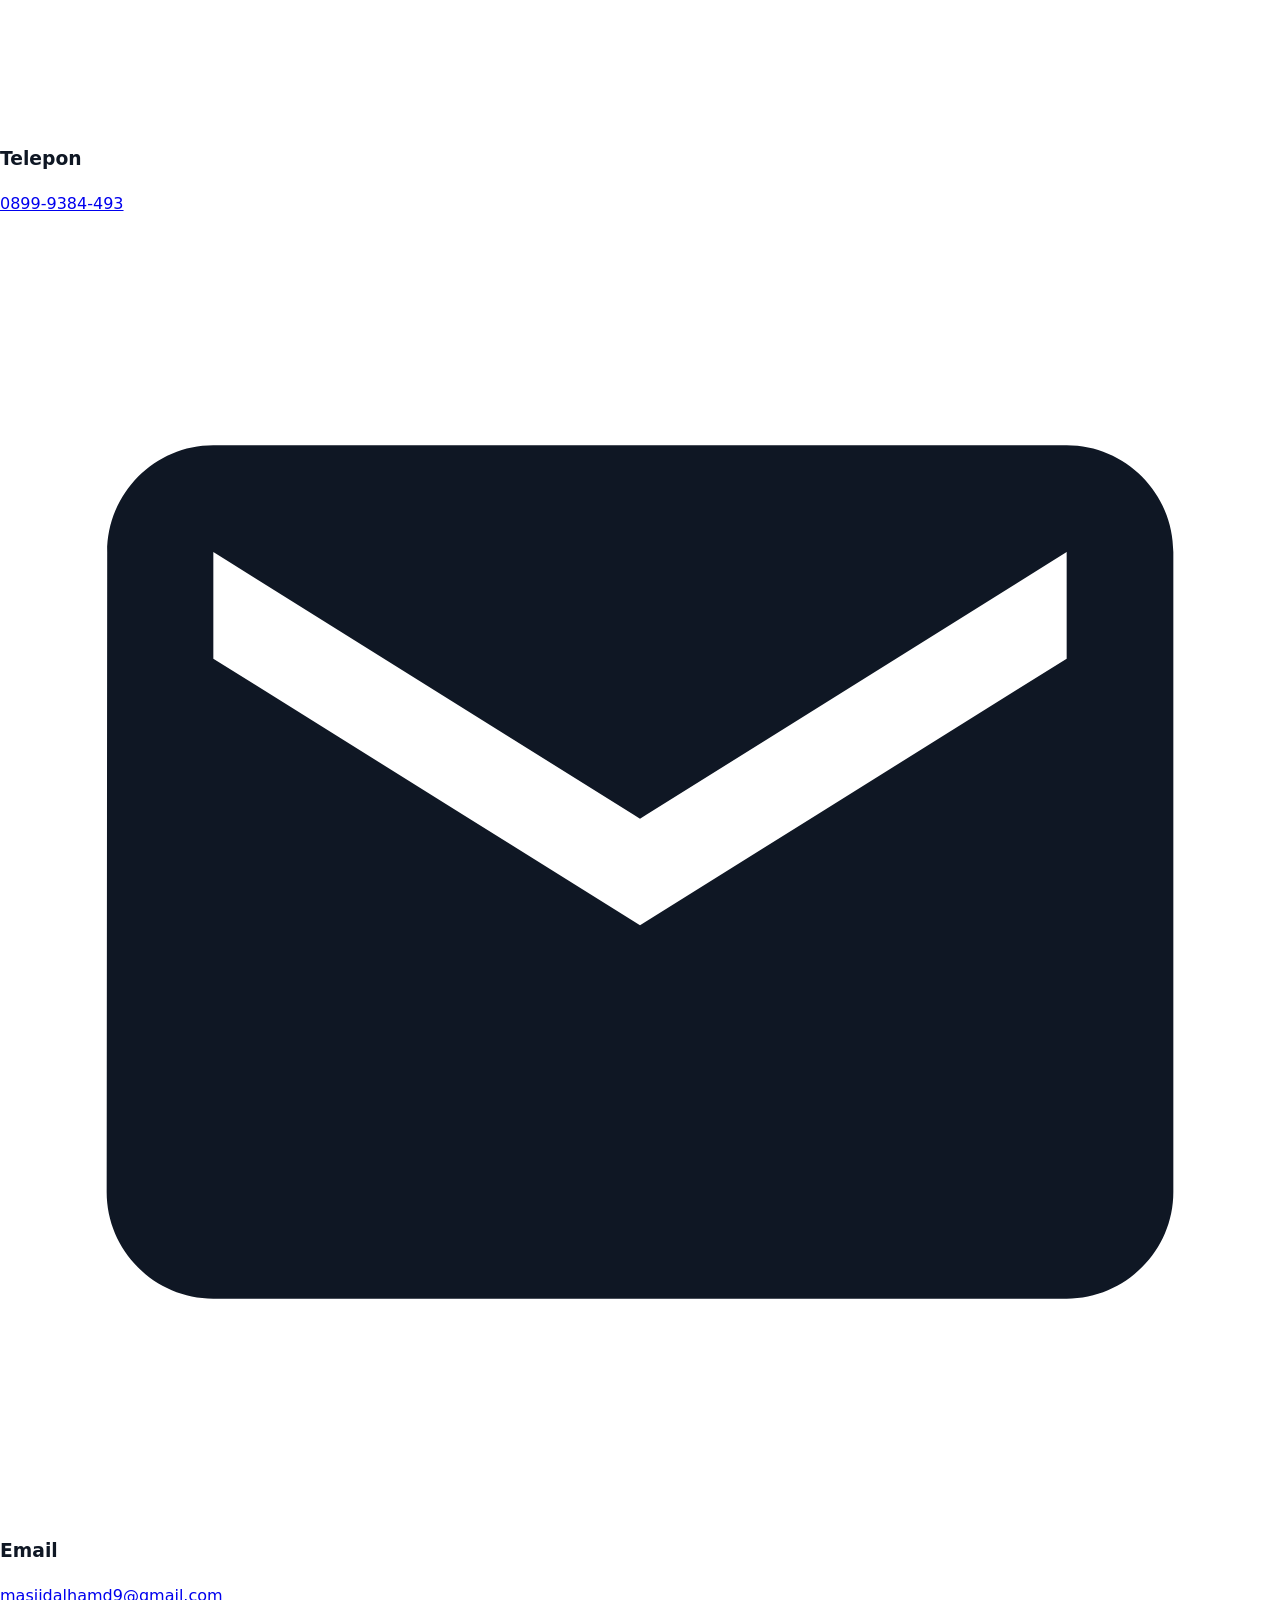
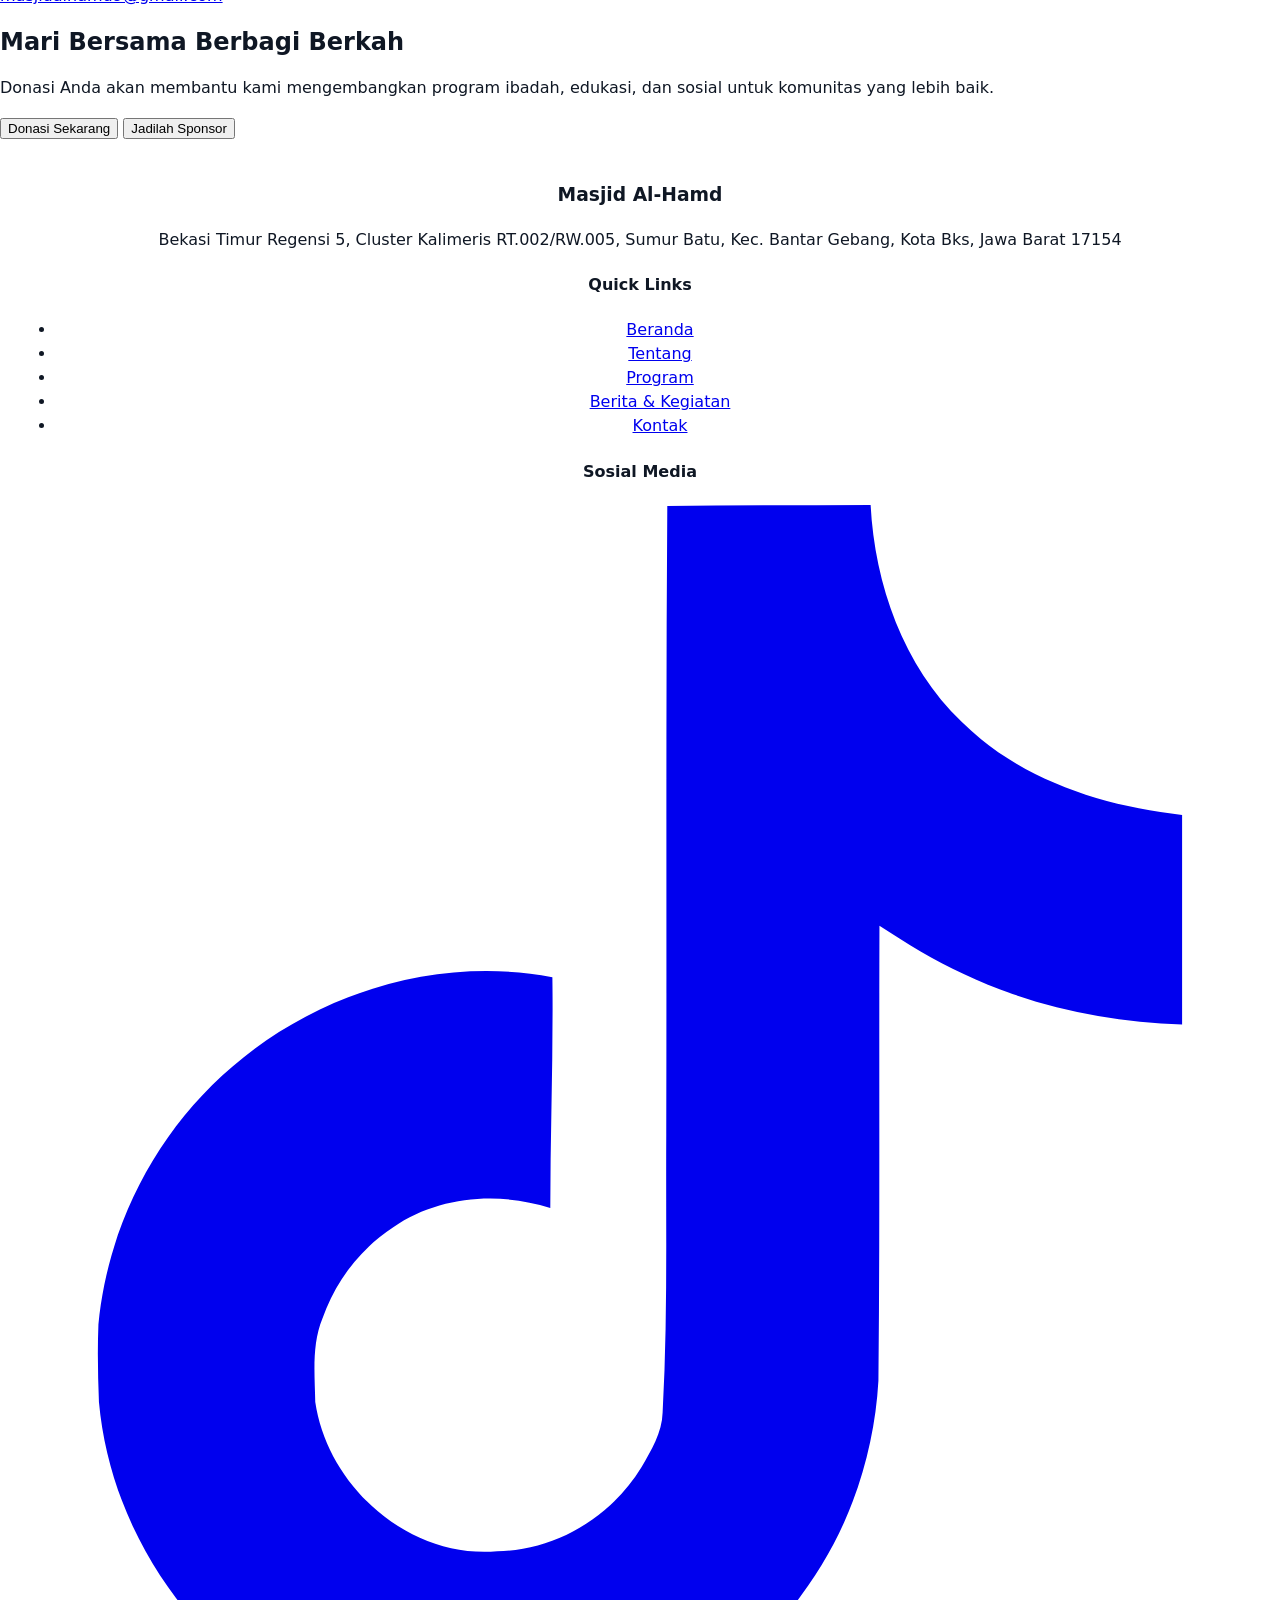
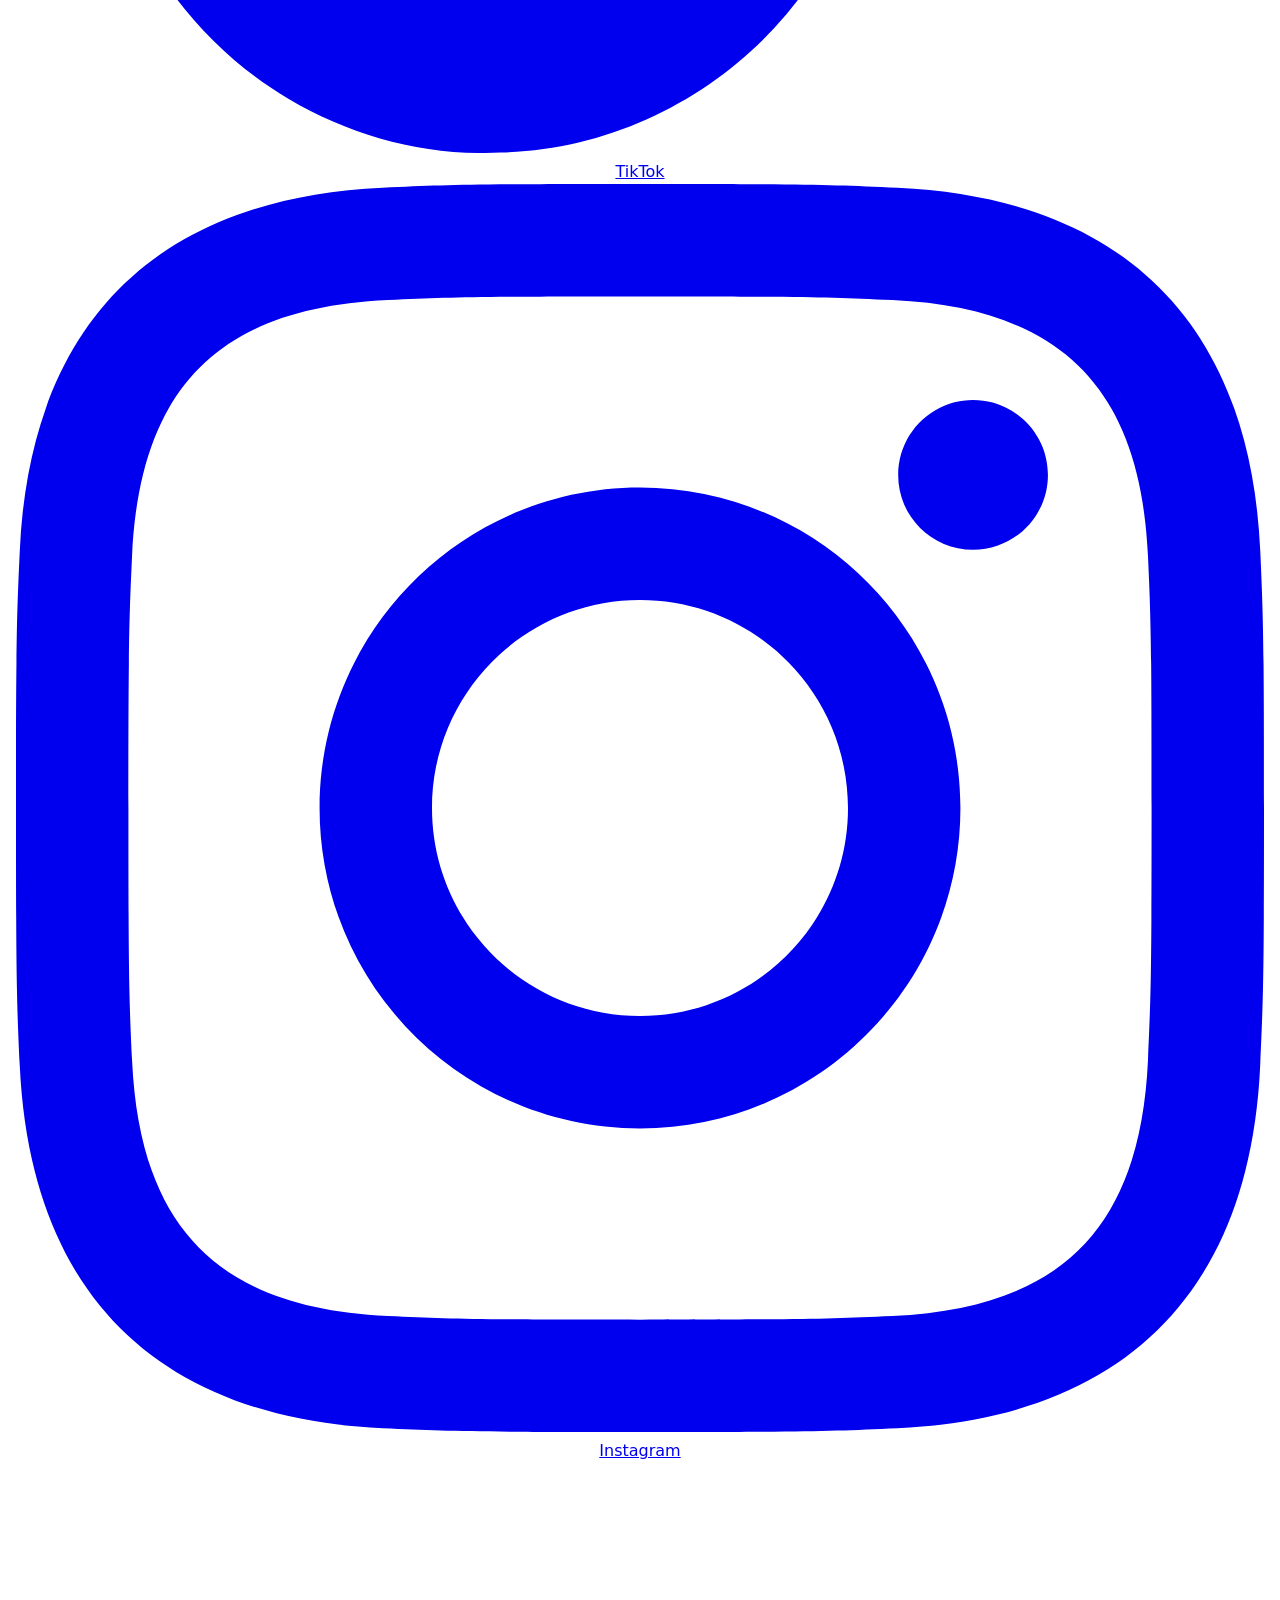
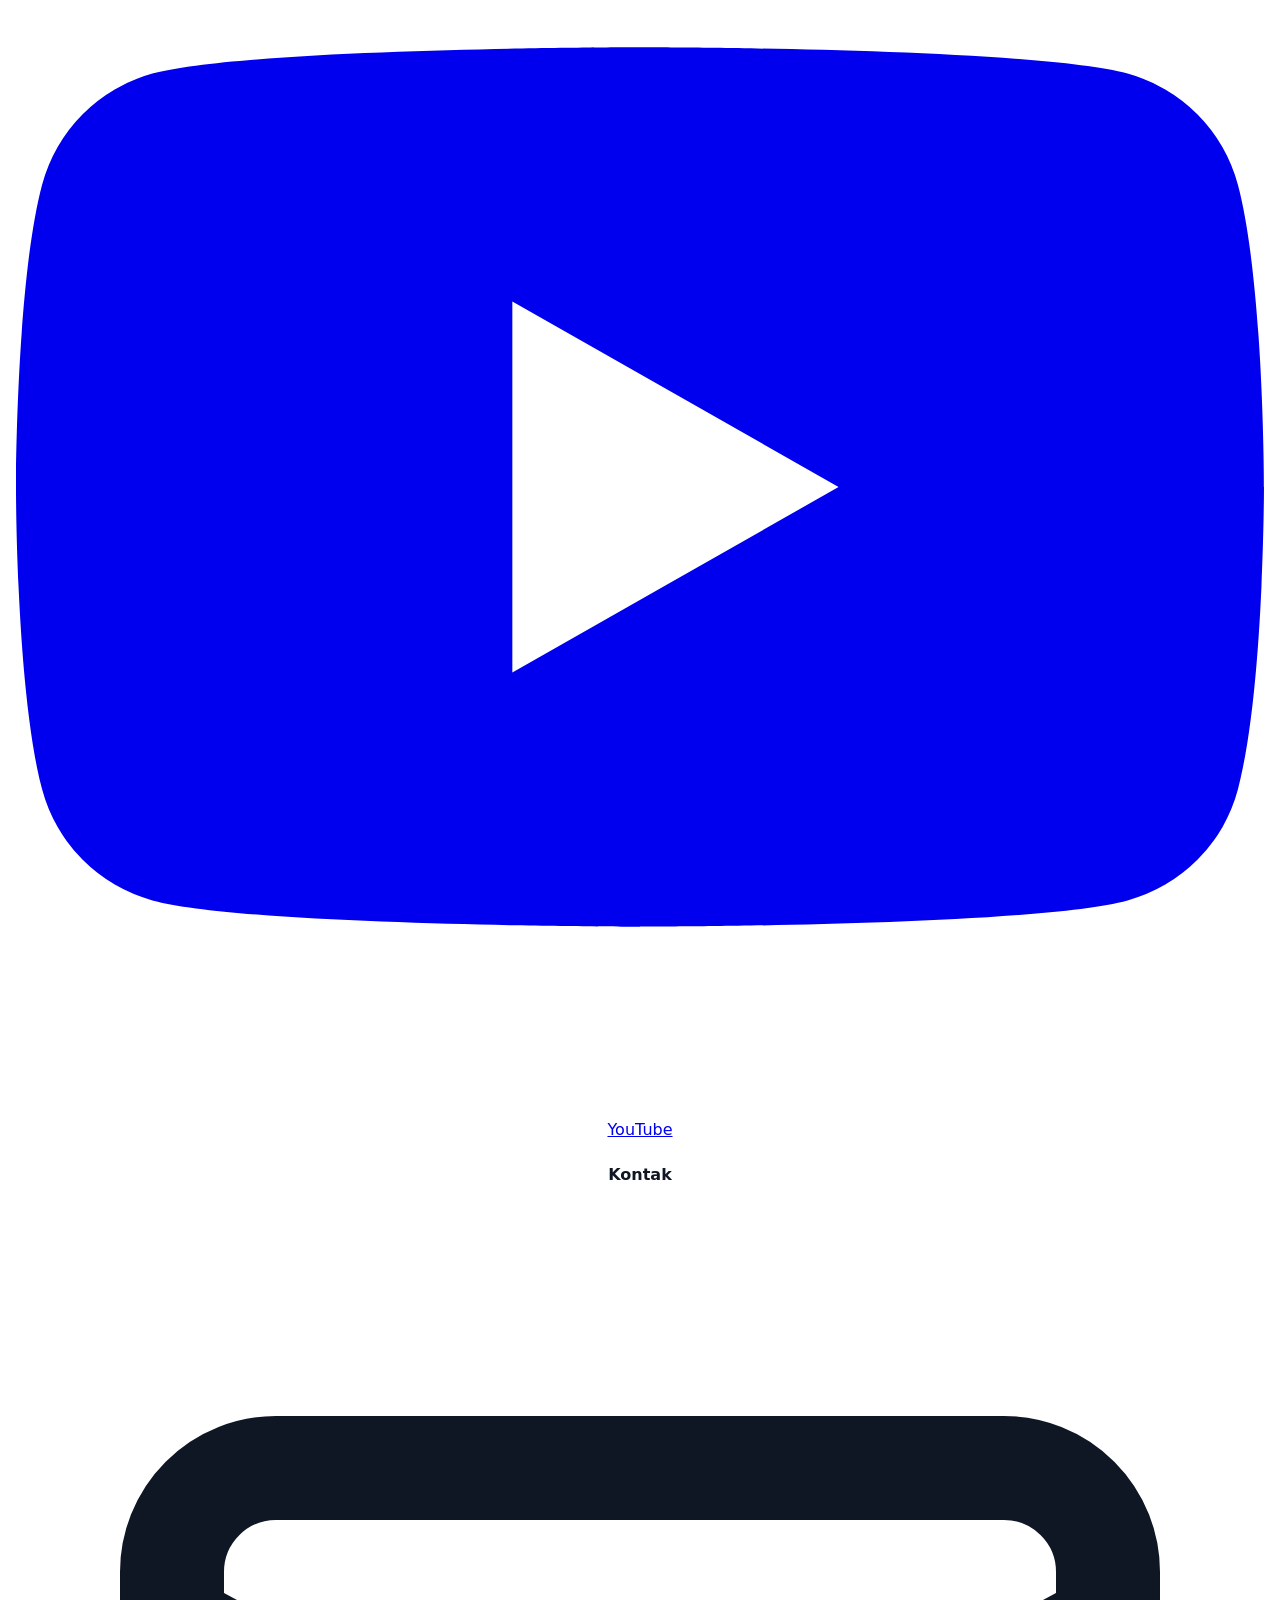
==== commit f2870eb7: "Update address and phone number for Masjid Al-Hamd" ====
--- a/index.html
+++ b/index.html
@@ -246,7 +246,7 @@
       <div class="grid md:grid-cols-4 gap-8 mb-8">
         <div>
           <h3 class="text-white font-bold text-lg mb-4">Masjid Al-Hamd</h3>
-          <p class="text-gray-400 text-sm leading-relaxed">Bekasi Timur Regensi 5, Cluster Kalimeris RT.001/RW.005, Sumur Batu, Kec. Bantar Gebang, Kota Bks, Jawa Barat 17154</p>
+          <p class="text-gray-400 text-sm leading-relaxed">Bekasi Timur Regensi 5, Cluster Kalimeris RT.002/RW.005, Sumur Batu, Kec. Bantar Gebang, Kota Bks, Jawa Barat 17154</p>
         </div>
         <div>
           <h4 class="text-white font-bold mb-4">Quick Links</h4>
@@ -288,7 +288,7 @@
               <svg class="w-4 h-4 text-emerald-400" fill="none" stroke="currentColor" viewBox="0 0 24 24">
                 <path stroke-linecap="round" stroke-linejoin="round" stroke-width="2" d="M3 5a2 2 0 012-2h3.28a1 1 0 01.948.684l1.498 4.493a1 1 0 01-.502 1.21l-2.257 1.13a11.042 11.042 0 005.516 5.516l1.13-2.257a1 1 0 011.21-.502l4.493 1.498a1 1 0 01.684.949V19a2 2 0 01-2 2h-1C9.716 21 3 14.284 3 6V5z"/>
               </svg>
-              +62 812-3456-7890
+              +62 813-8966-5223
             </p>
           </div>
         </div>
